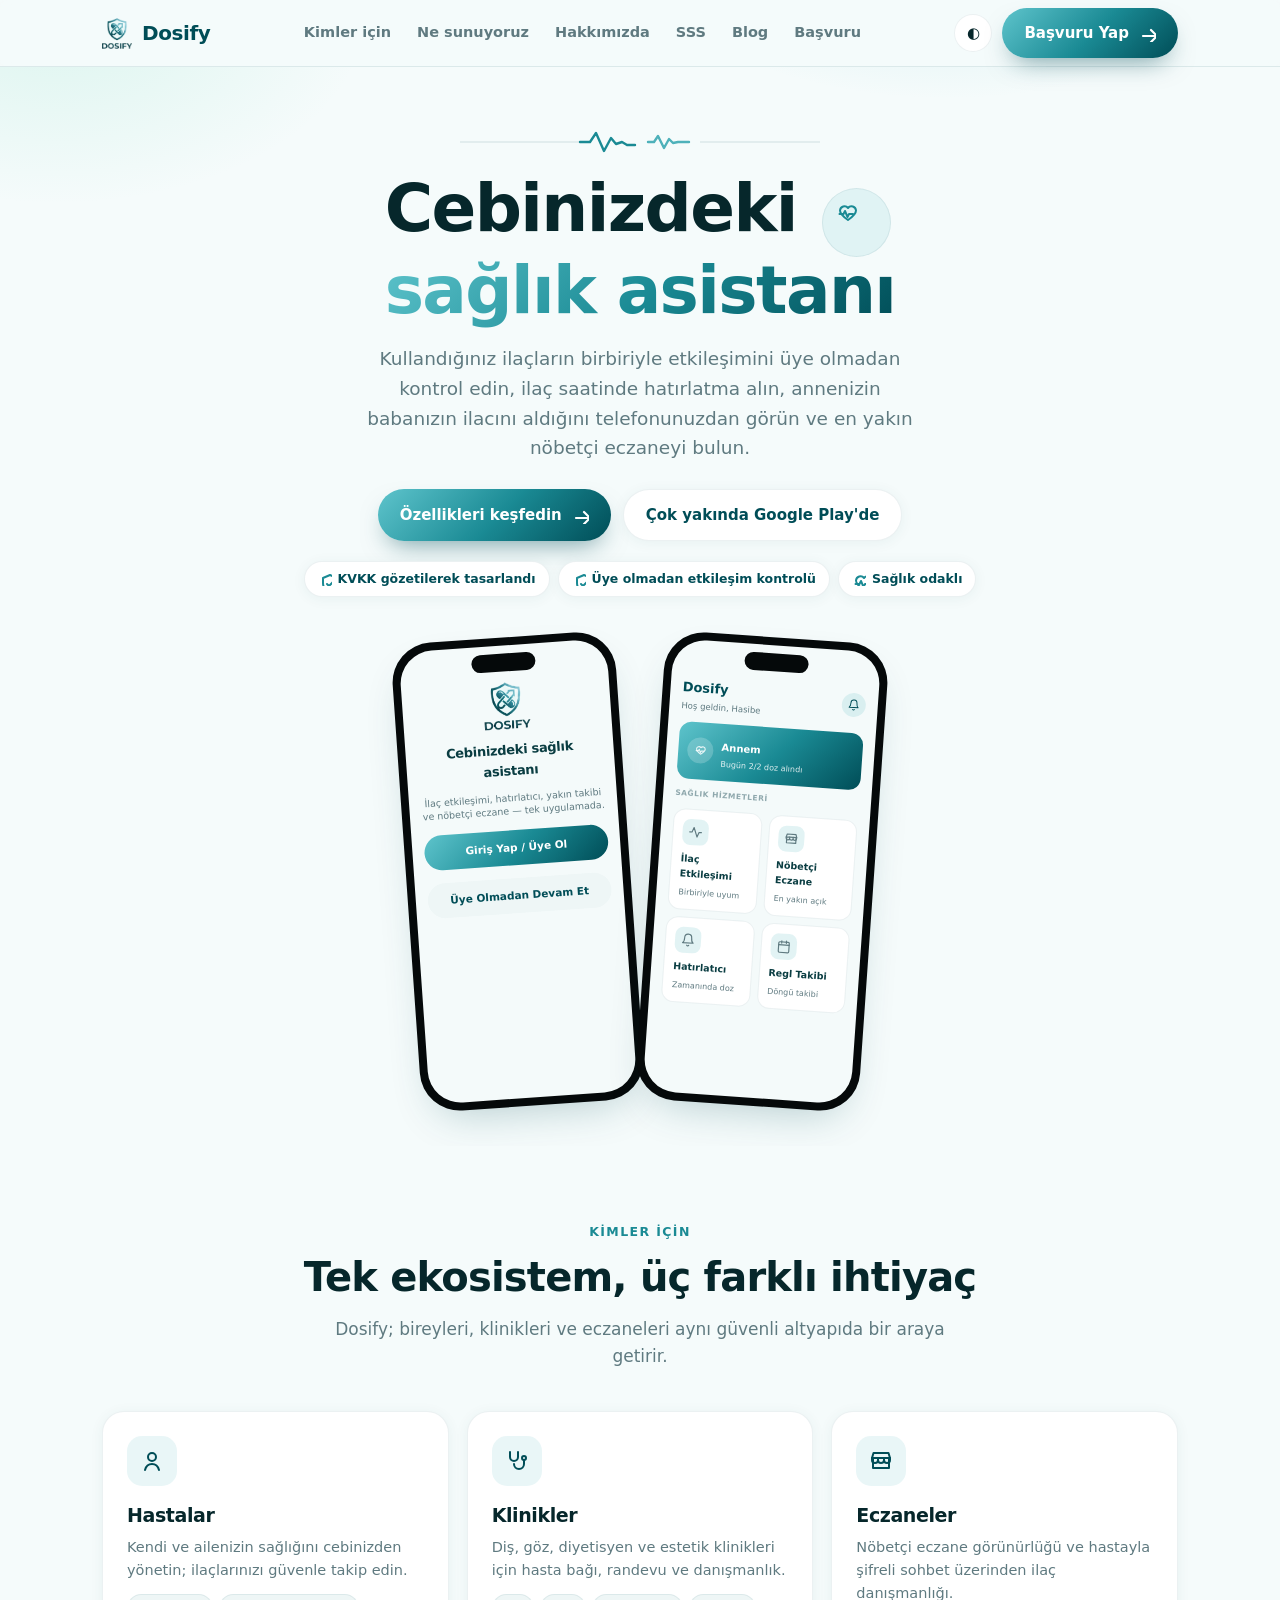
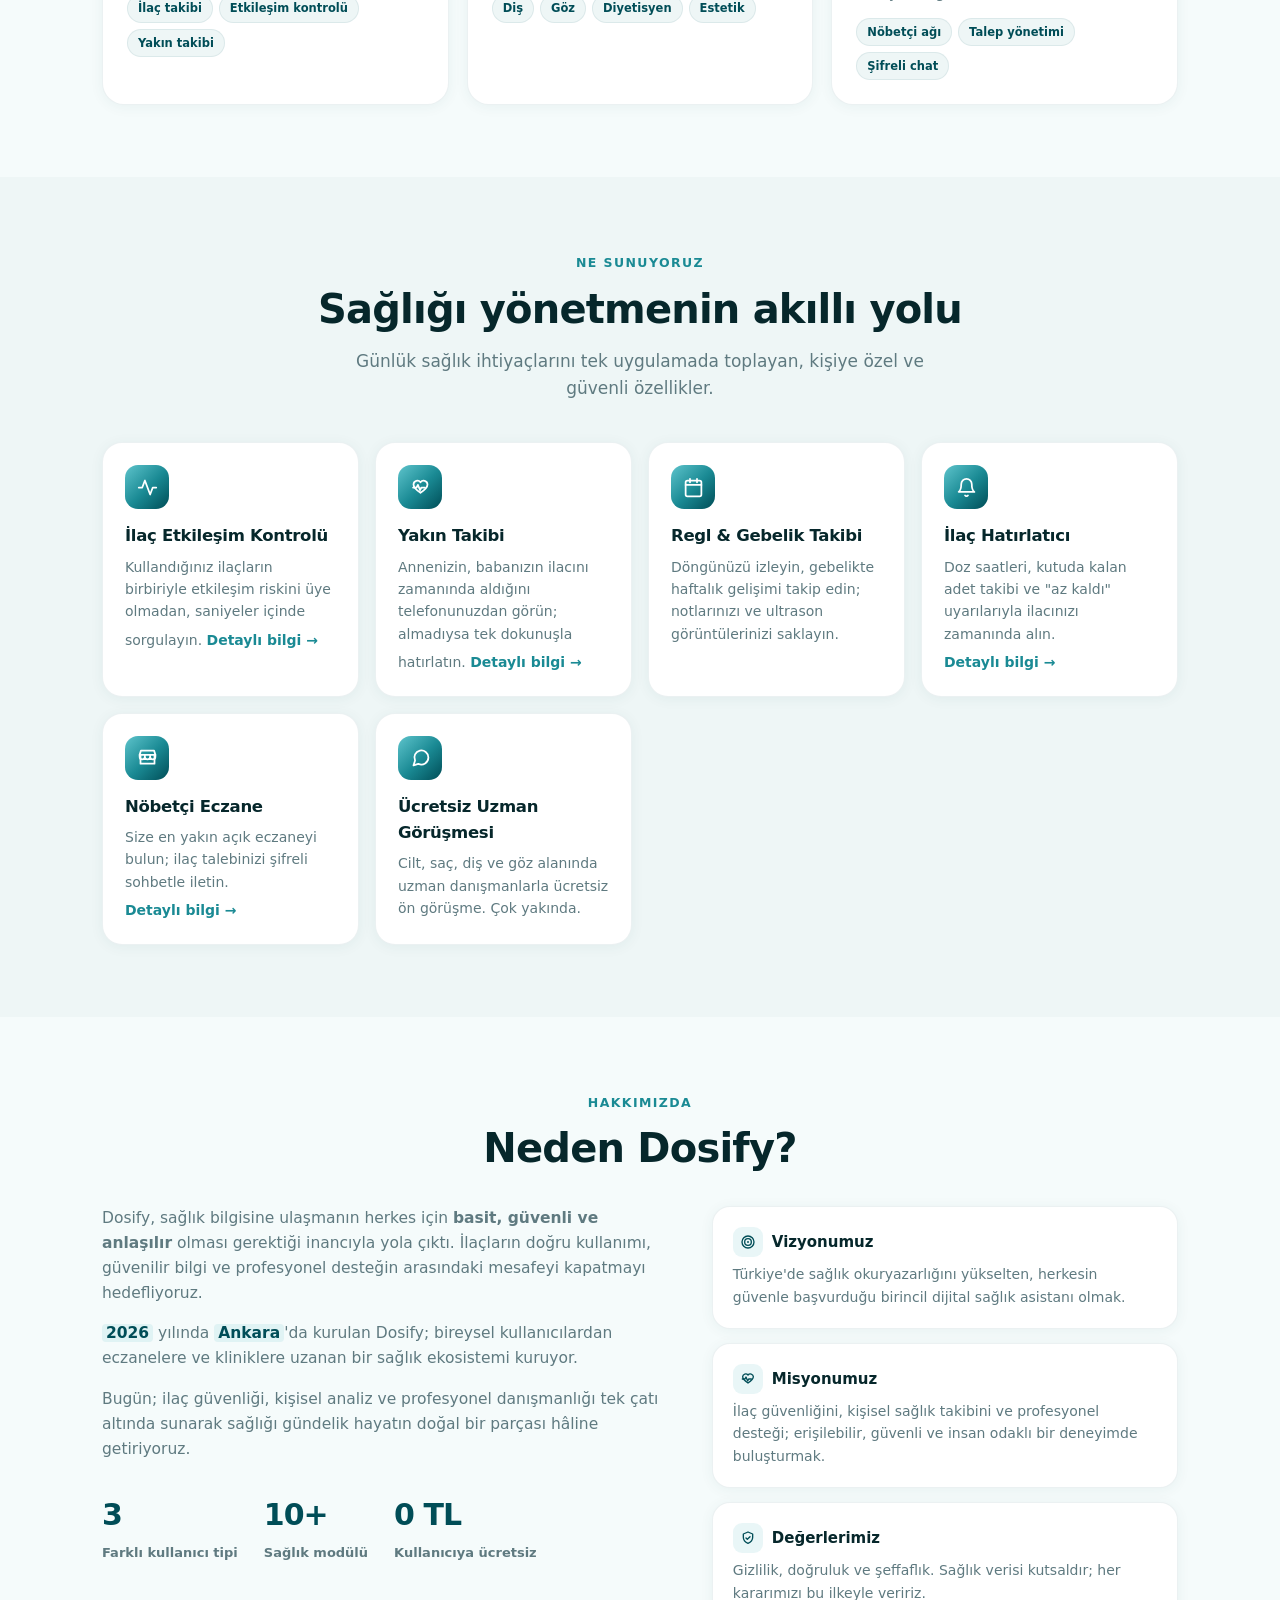
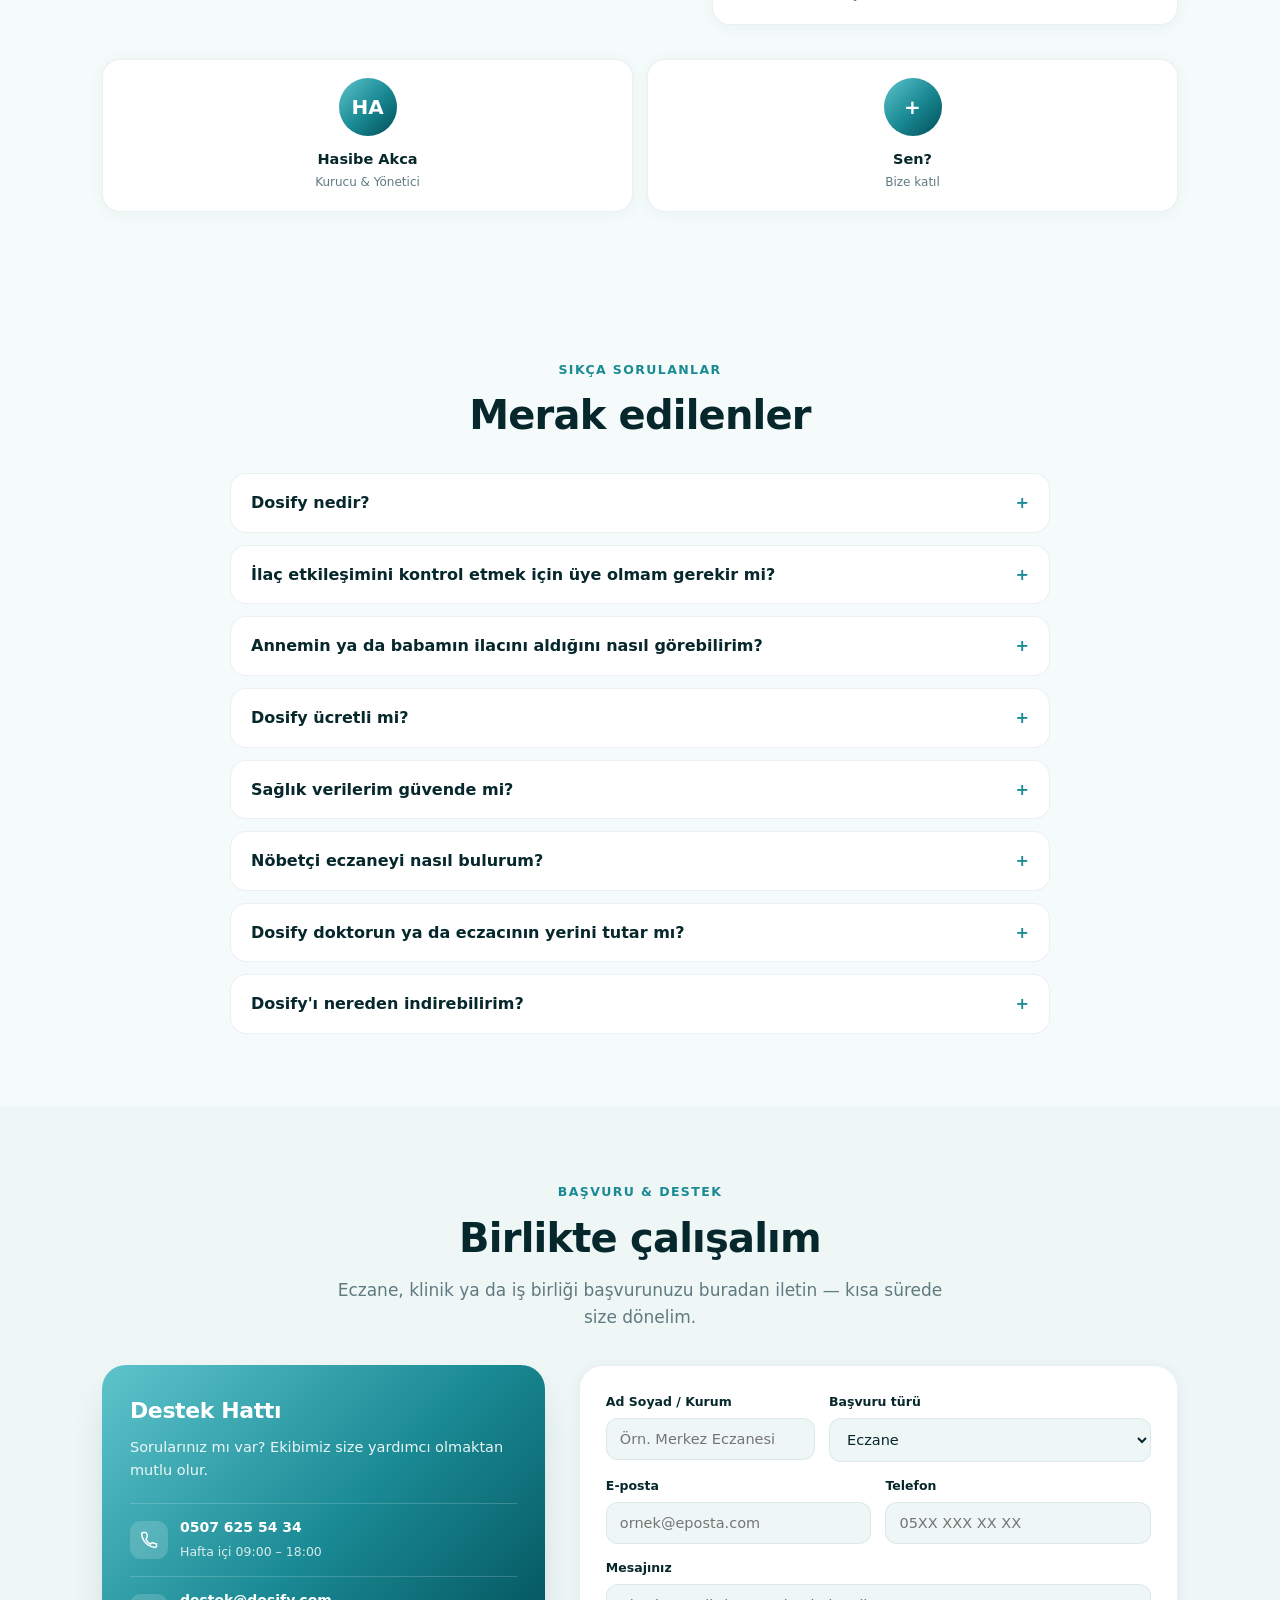
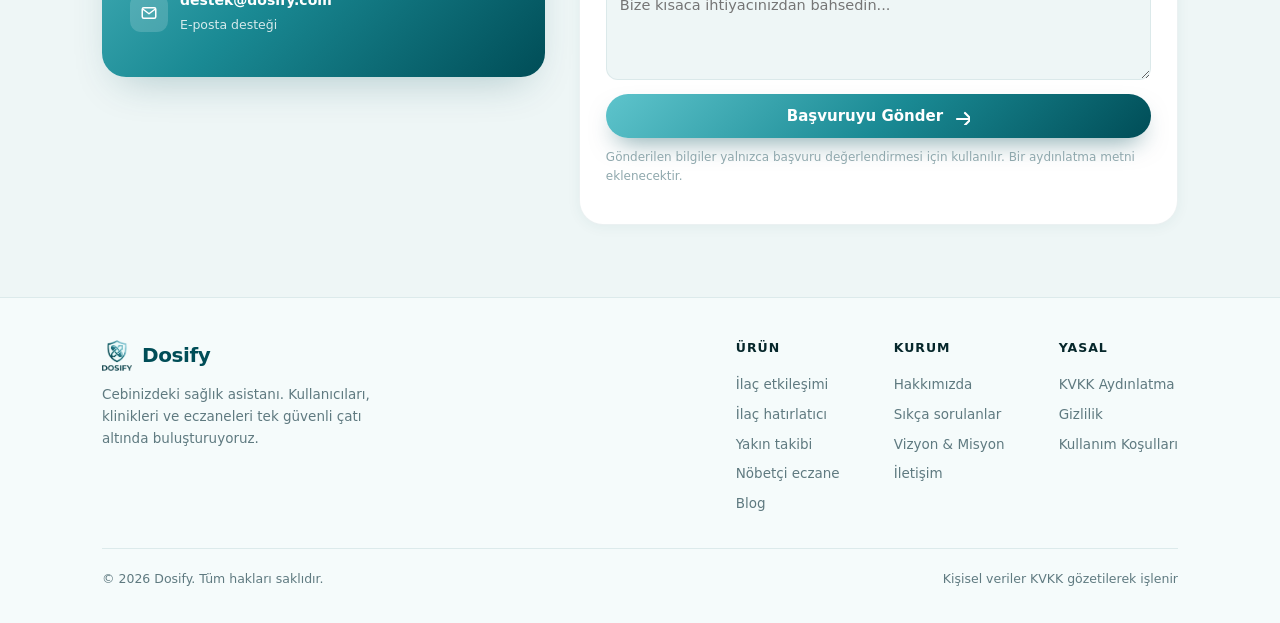
==== index.html @ 05b884d2 "chore: site adresi dosify.com.tr (canonical, sitemap, OG, yapisal veri, robots) tools/set_domain.py " ====
<!DOCTYPE html>
<html lang="tr">
<head>
<meta charset="utf-8" />
<title>Dosify: İlaç Etkileşimi, İlaç Hatırlatıcı ve Nöbetçi Eczane</title>
<meta name="viewport" content="width=device-width, initial-scale=1" />
<meta name="description" content="İlaç etkileşimini üye olmadan kontrol edin, ilaç saatinde hatırlatma alın, anne babanızın ilacını aldığını görün, nöbetçi eczaneyi bulun. Ücretsiz." />
<meta name="robots" content="index, follow" />
<link rel="canonical" href="https://dosify.com.tr/" />
<meta name="theme-color" content="#004D57" />
<link rel="icon" type="image/png" sizes="192x192" href="/favicon.png" />
<link rel="apple-touch-icon" href="/apple-touch-icon.png" />
<meta property="og:type" content="website" />
<meta property="og:locale" content="tr_TR" />
<meta property="og:site_name" content="Dosify" />
<meta property="og:title" content="Dosify — Cebinizdeki sağlık asistanı" />
<meta property="og:description" content="İlaç etkileşimini üye olmadan kontrol edin, ilaç saatinde hatırlatma alın, anne babanızın ilacını aldığını görün, nöbetçi eczaneyi bulun. Ücretsiz." />
<meta property="og:url" content="https://dosify.com.tr/" />
<meta property="og:image" content="https://dosify.com.tr/og-image.png" />
<meta property="og:image:width" content="1200" />
<meta property="og:image:height" content="630" />
<meta name="twitter:card" content="summary_large_image" />
<meta name="twitter:title" content="Dosify — Cebinizdeki sağlık asistanı" />
<meta name="twitter:description" content="İlaç etkileşimini üye olmadan kontrol edin, ilaç saatinde hatırlatma alın, anne babanızın ilacını aldığını görün, nöbetçi eczaneyi bulun. Ücretsiz." />
<meta name="twitter:image" content="https://dosify.com.tr/og-image.png" />
<script type="application/ld+json">{"@context": "https://schema.org", "@type": "Organization", "name": "Dosify", "url": "https://dosify.com.tr/", "logo": "https://dosify.com.tr/favicon.png", "email": "destek@dosify.com", "contactPoint": {"@type": "ContactPoint", "contactType": "customer support", "email": "destek@dosify.com", "areaServed": "TR", "availableLanguage": "Turkish"}}</script>
<script type="application/ld+json">{"@context": "https://schema.org", "@type": "MobileApplication", "name": "Dosify", "description": "İlaç etkileşimini üye olmadan kontrol edin, ilaç saatinde hatırlatma alın, anne babanızın ilacını aldığını görün, nöbetçi eczaneyi bulun. Ücretsiz.", "operatingSystem": "Android", "applicationCategory": "HealthApplication", "inLanguage": "tr", "offers": {"@type": "Offer", "price": "0", "priceCurrency": "TRY"}, "url": "https://dosify.com.tr/"}</script>
<script type="application/ld+json">{"@context": "https://schema.org", "@type": "FAQPage", "mainEntity": [{"@type": "Question", "name": "Dosify nedir?", "acceptedAnswer": {"@type": "Answer", "text": "Dosify, cebinizdeki ücretsiz sağlık asistanıdır. Kullandığınız ilaçların birbiriyle etkileşimini kontrol eder, ilaç saatinde hatırlatır, annenizin babanızın ilacını zamanında aldığını görmenizi sağlar ve en yakın nöbetçi eczaneyi bulur."}}, {"@type": "Question", "name": "İlaç etkileşimini kontrol etmek için üye olmam gerekir mi?", "acceptedAnswer": {"@type": "Answer", "text": "Hayır. İlaç etkileşim kontrolü üye olmadan çalışır; ilaç adlarını yazmanız ya da kutudaki karekodu okutmanız yeterlidir. Sonuçlar bilgilendirme amaçlıdır, ilacınızla ilgili kararları hekiminize veya eczacınıza danışarak verin."}}, {"@type": "Question", "name": "Annemin ya da babamın ilacını aldığını nasıl görebilirim?", "acceptedAnswer": {"@type": "Answer", "text": "Yakınınız kendi telefonunda Profil > Yakınlarım bölümünden bir eşleştirme kodu oluşturur, siz bu kodu girersiniz ve yakınınız onaylar. Sonrasında hangi dozu ne zaman aldığını görebilir, almadığı bir doz için tek dokunuşla hatırlatma gönderebilirsiniz."}}, {"@type": "Question", "name": "Dosify ücretli mi?", "acceptedAnswer": {"@type": "Answer", "text": "Hayır, Dosify kullanıcılar için ücretsizdir. Aile ve yakın takibi özellikleri de ücretsizdir."}}, {"@type": "Question", "name": "Sağlık verilerim güvende mi?", "acceptedAnswer": {"@type": "Answer", "text": "Telefon numaranız şifrelenmiş bir özet olarak saklanır; sağlık verileriniz yalnızca sizin onayınızla işlenir. Yakın takibinde karşı taraf yalnızca izin verdiğiniz ilaç ve doz bilgisini görür; alerji, hastalık gibi diğer bilgileriniz paylaşılmaz. Onayınızı ve verilerinizi istediğiniz zaman geri alabilir, silebilirsiniz."}}, {"@type": "Question", "name": "Nöbetçi eczaneyi nasıl bulurum?", "acceptedAnswer": {"@type": "Answer", "text": "Uygulamada il ve ilçenizi seçmeniz yeterli; o günün nöbetçi eczaneleri listelenir. Nöbet listeleri il eczacı odalarından alınır, yola çıkmadan önce eczaneyi aramanızı öneririz."}}, {"@type": "Question", "name": "Dosify doktorun ya da eczacının yerini tutar mı?", "acceptedAnswer": {"@type": "Answer", "text": "Hayır. Dosify teşhis veya tedavi aracı değildir; ilaçlarınızı düzenli ve güvenli kullanmanıza yardımcı olan bir bilgilendirme ve takip aracıdır."}}, {"@type": "Question", "name": "Dosify'ı nereden indirebilirim?", "acceptedAnswer": {"@type": "Answer", "text": "Dosify çok yakında Google Play'de. Yayına çıktığında haber almak için aşağıdaki formdan \"Birey / Hasta\" seçerek bize yazabilirsiniz."}}]}</script>
<style>
  :root {
    --logo: url("[data-uri]");
    --bg: #F5FBFB; --surface: #FFFFFF; --surface-2: #EEF6F6;
    --ink: #06272B; --ink-soft: #0A3D42; --muted: #5F7A80; --muted-2: #8FA8AD;
    --primary: #1A8A94; --primary-dark: #004D57; --accent: #4EB1BA; --accent-2: #5EC4CC;
    --line: rgba(0,77,87,0.10); --card-line: rgba(0,77,87,0.08);
    --soft: rgba(78,177,186,0.12); --wash1: rgba(94,196,204,0.28); --wash2: rgba(120,220,190,0.20);
    --grad: linear-gradient(135deg,#5EC4CC 0%,#1A8A94 52%,#004D57 100%);
    --shadow-sm: 0 2px 14px rgba(0,77,87,0.06);
    --shadow-md: 0 18px 44px -18px rgba(0,77,87,0.30);
    --ui: "SF Pro Display", -apple-system, BlinkMacSystemFont, "Segoe UI", system-ui, Roboto, "Helvetica Neue", Arial, sans-serif;
    --maxw: 1120px;
  }
  @media (prefers-color-scheme: dark) {
    :root { --bg:#061618; --surface:#0B2427; --surface-2:#0E2B2E; --ink:#EAF3F1; --ink-soft:#CFE4E1;
      --muted:#9DB5B3; --muted-2:#6E8988; --line:rgba(140,200,200,0.14); --card-line:rgba(140,200,200,0.12);
      --soft:rgba(78,177,186,0.16); --wash1:rgba(94,196,204,0.20); --wash2:rgba(26,138,148,0.16);
      --shadow-sm:0 2px 16px rgba(0,0,0,0.4); --shadow-md:0 20px 50px -18px rgba(0,0,0,0.6); }
  }
  :root[data-theme="light"] { --bg:#F5FBFB; --surface:#fff; --surface-2:#EEF6F6; --ink:#06272B; --ink-soft:#0A3D42; --muted:#5F7A80; --muted-2:#8FA8AD; --line:rgba(0,77,87,0.10); --card-line:rgba(0,77,87,0.08); --soft:rgba(78,177,186,0.12); --wash1:rgba(94,196,204,0.28); --wash2:rgba(120,220,190,0.20); --shadow-sm:0 2px 14px rgba(0,77,87,0.06); --shadow-md:0 18px 44px -18px rgba(0,77,87,0.30); }
  :root[data-theme="dark"] { --bg:#061618; --surface:#0B2427; --surface-2:#0E2B2E; --ink:#EAF3F1; --ink-soft:#CFE4E1; --muted:#9DB5B3; --muted-2:#6E8988; --line:rgba(140,200,200,0.14); --card-line:rgba(140,200,200,0.12); --soft:rgba(78,177,186,0.16); --wash1:rgba(94,196,204,0.20); --wash2:rgba(26,138,148,0.16); --shadow-sm:0 2px 16px rgba(0,0,0,0.4); --shadow-md:0 20px 50px -18px rgba(0,0,0,0.6); }

  * { box-sizing: border-box; }
  html { scroll-behavior: smooth; }
  @media (prefers-reduced-motion: reduce) { html { scroll-behavior: auto; } * { animation: none !important; transition: none !important; } }
  body { margin: 0; font-family: var(--ui); color: var(--ink); background: var(--bg); -webkit-font-smoothing: antialiased; line-height: 1.6; }
  a { color: inherit; text-decoration: none; }
  .wrap { max-width: var(--maxw); margin: 0 auto; padding: 0 22px; }
  .eyebrow { font-size: 12.5px; font-weight: 800; letter-spacing: 1.4px; text-transform: uppercase; color: var(--primary); }
  h2.sec { font-size: clamp(26px, 4.4vw, 40px); font-weight: 800; letter-spacing: -0.8px; margin: 12px 0 10px; text-wrap: balance; line-height: 1.1; }
  .lead { color: var(--muted); font-size: clamp(15px,1.7vw,17px); max-width: 620px; }
  .btn { display: inline-flex; align-items: center; gap: 9px; border-radius: 999px; padding: 13px 22px; font-weight: 700; font-size: 15px; cursor: pointer; border: 0; font-family: inherit; transition: transform .15s ease, box-shadow .15s ease; }
  .btn:hover { transform: translateY(-1px); }
  .btn-primary { background: var(--grad); color: #fff; box-shadow: 0 12px 26px -10px rgba(0,77,87,0.55); }
  .btn-ghost { background: var(--surface); color: var(--primary-dark); border: 1px solid var(--card-line); box-shadow: var(--shadow-sm); }
  .btn svg { width: 18px; height: 18px; }
  .btn:focus-visible, a:focus-visible { outline: 2px solid var(--primary); outline-offset: 3px; }

  /* header */
  header.nav { position: sticky; top: 0; z-index: 50; backdrop-filter: saturate(140%) blur(10px);
    background: color-mix(in srgb, var(--bg) 82%, transparent); border-bottom: 1px solid var(--line); }
  .nav-inner { display: flex; align-items: center; justify-content: space-between; height: 66px; }
  .brand { display: flex; align-items: center; gap: 10px; font-weight: 800; font-size: 20px; letter-spacing: -0.4px; color: var(--primary-dark); }
  .brand .logo { width: 30px; height: 34px; background: var(--logo) center/contain no-repeat; }
  :root[data-theme="dark"] .brand .logo, @media (prefers-color-scheme: dark) { }
  nav.links { display: flex; gap: 26px; align-items: center; }
  nav.links a { font-size: 14.5px; font-weight: 600; color: var(--muted); }
  nav.links a:hover { color: var(--ink); }
  .nav-cta { display: flex; align-items: center; gap: 10px; }
  .theme-btn { width: 38px; height: 38px; border-radius: 999px; border: 1px solid var(--card-line); background: var(--surface); color: var(--ink); cursor: pointer; font-size: 15px; }
  @media (max-width: 860px) { nav.links { display: none; } }

  /* hero */
  .hero { position: relative; overflow: hidden; padding: 56px 0 40px; text-align: center; }
  .hero::before { content:""; position: absolute; inset: -20% -10% auto -10%; height: 620px; z-index: 0;
    background: radial-gradient(560px 320px at 70% 8%, var(--wash1), transparent 62%), radial-gradient(520px 320px at 12% 26%, var(--wash2), transparent 60%); }
  .hero .wrap { position: relative; z-index: 1; }
  .pulse { width: min(360px, 74%); height: 26px; margin: 6px auto 20px; display: block; }
  .h1 { font-size: clamp(34px, 7vw, 66px); font-weight: 800; letter-spacing: -1.6px; line-height: 1.02; margin: 0 auto; max-width: 900px; text-wrap: balance; }
  .h1 .hl { background: var(--grad); -webkit-background-clip: text; background-clip: text; color: transparent; }
  .h1 .badge { display: inline-grid; place-items: center; width: 1.05em; height: 1.05em; vertical-align: -0.18em; margin: 0 0.06em; border-radius: 50%; background: var(--soft); box-shadow: inset 0 0 0 1px var(--card-line); }
  .h1 .badge svg { width: 0.62em; height: 0.62em; color: var(--primary); }
  .hero p.sub { color: var(--muted); font-size: clamp(15px,2vw,18.5px); max-width: 560px; margin: 20px auto 26px; }
  .hero-cta { display: flex; gap: 12px; justify-content: center; flex-wrap: wrap; }
  .trust { display: flex; gap: 8px; justify-content: center; flex-wrap: wrap; margin-top: 20px; }
  .pill { display: inline-flex; align-items: center; gap: 6px; background: var(--surface); border: 1px solid var(--card-line); border-radius: 999px; padding: 7px 13px; font-size: 12.5px; font-weight: 700; color: var(--primary-dark); box-shadow: var(--shadow-sm); }
  .pill svg { width: 14px; height: 14px; color: var(--primary); }

  /* phone mockups */
  .mockups { display: flex; gap: 20px; justify-content: center; align-items: flex-end; margin-top: 40px; flex-wrap: wrap; }
  .phone { width: 224px; aspect-ratio: 430/900; background: #05090a; border-radius: 40px; padding: 8px; box-shadow: var(--shadow-md); position: relative; }
  .phone.tilt-l { transform: rotate(-4deg); } .phone.tilt-r { transform: rotate(4deg); }
  @media (max-width: 620px) { .phone.tilt-l, .phone.tilt-r { transform: none; } .phone { width: 200px; } }
  .phone .scr { width: 100%; height: 100%; border-radius: 33px; overflow: hidden; background: #F4FAFA; color: #0A3D42; position: relative; padding: 34px 12px 12px; display: flex; flex-direction: column; gap: 9px; text-align: left; }
  .phone .isl { position: absolute; top: 8px; left: 50%; transform: translateX(-50%); width: 64px; height: 18px; background: #05090a; border-radius: 999px; }
  .m-logo { width: 46px; height: 52px; background: var(--logo) center/contain no-repeat; align-self: center; }
  .m-h { font-weight: 800; font-size: 13px; color: #0A3D42; text-align: center; letter-spacing: -0.3px; }
  .m-s { font-size: 9.5px; color: #5F7A80; text-align: center; line-height: 1.4; }
  .m-btn { margin-top: 4px; border-radius: 999px; padding: 9px; text-align: center; font-size: 10.5px; font-weight: 700; color: #fff; background: var(--grad); }
  .m-grid { display: grid; grid-template-columns: 1fr 1fr; gap: 7px; }
  .m-card { background: #fff; border: 1px solid rgba(0,77,87,0.08); border-radius: 12px; padding: 9px; display: flex; flex-direction: column; gap: 6px; }
  .m-ico { width: 26px; height: 26px; border-radius: 8px; background: rgba(78,177,186,0.16); display: grid; place-items: center; color: #004D57; }
  .m-ico svg { width: 14px; height: 14px; }
  .m-card b { font-size: 9.5px; color: #0A3D42; } .m-card span { font-size: 8px; color: #5F7A80; }
  .m-prem { border-radius: 12px; padding: 9px; display: flex; align-items: center; gap: 8px; background: var(--grad); color: #fff; }
  .m-prem .c { width: 26px; height: 26px; border-radius: 50%; background: rgba(255,255,255,0.2); display: grid; place-items: center; } .m-prem svg { width: 13px; height: 13px; }
  .m-prem b { font-size: 10px; } .m-prem span { font-size: 8px; color: rgba(255,255,255,0.85); display: block; }
  .m-sec { font-size: 7.5px; letter-spacing: 0.5px; text-transform: uppercase; font-weight: 800; color: #8FA8AD; }

  section { padding: 72px 0; }
  .center { text-align: center; }
  .center .lead { margin-left: auto; margin-right: auto; }

  /* audiences */
  .aud-grid { display: grid; grid-template-columns: repeat(auto-fit, minmax(240px,1fr)); gap: 18px; margin-top: 40px; }
  .aud { background: var(--surface); border: 1px solid var(--card-line); border-radius: 22px; padding: 24px; box-shadow: var(--shadow-sm); transition: transform .18s ease, box-shadow .18s ease; }
  .aud:hover { transform: translateY(-4px); box-shadow: var(--shadow-md); }
  .aud .ic { width: 50px; height: 50px; border-radius: 15px; background: var(--soft); display: grid; place-items: center; color: var(--primary-dark); margin-bottom: 14px; }
  .aud .ic svg { width: 24px; height: 24px; }
  .aud h3 { margin: 0 0 6px; font-size: 19px; font-weight: 800; letter-spacing: -0.4px; }
  .aud p { margin: 0 0 12px; color: var(--muted); font-size: 14.5px; }
  .tags { display: flex; flex-wrap: wrap; gap: 6px; }
  .tag { font-size: 11.5px; font-weight: 700; color: var(--primary-dark); background: var(--surface-2); border: 1px solid var(--card-line); border-radius: 999px; padding: 4px 10px; }

  /* features */
  .feat-band { background: var(--surface-2); }
  .feat-grid { display: grid; grid-template-columns: repeat(auto-fit, minmax(250px,1fr)); gap: 16px; margin-top: 40px; }
  .feat { background: var(--surface); border: 1px solid var(--card-line); border-radius: 20px; padding: 22px; box-shadow: var(--shadow-sm); }
  .feat .fi { width: 44px; height: 44px; border-radius: 13px; background: var(--grad); display: grid; place-items: center; color: #fff; margin-bottom: 14px; }
  .feat .fi svg { width: 21px; height: 21px; }
  .feat h4 { margin: 0 0 6px; font-size: 16.5px; font-weight: 800; letter-spacing: -0.3px; }
  .feat p { margin: 0; color: var(--muted); font-size: 14px; }

  /* about */
  .about-grid { display: grid; grid-template-columns: 1.1fr 0.9fr; gap: 40px; align-items: start; margin-top: 36px; }
  @media (max-width: 820px){ .about-grid { grid-template-columns: 1fr; gap: 26px; } }
  .story p { color: var(--muted); font-size: 15.5px; margin: 0 0 16px; }
  .story .ph { color: var(--primary-dark); font-weight: 700; background: var(--soft); border-radius: 4px; padding: 0 4px; }
  .vm { display: grid; gap: 14px; }
  .vm .card { background: var(--surface); border: 1px solid var(--card-line); border-radius: 18px; padding: 20px; box-shadow: var(--shadow-sm); }
  .vm .card .k { display: flex; align-items: center; gap: 9px; font-weight: 800; font-size: 15px; margin-bottom: 6px; }
  .vm .card .k .d { width: 30px; height: 30px; border-radius: 9px; background: var(--soft); display: grid; place-items: center; color: var(--primary-dark); }
  .vm .card .k .d svg { width: 16px; height: 16px; }
  .vm .card p { margin: 0; color: var(--muted); font-size: 14px; }
  .stats { display: flex; gap: 26px; flex-wrap: wrap; margin-top: 30px; }
  .stat b { display: block; font-size: 30px; font-weight: 800; letter-spacing: -1px; color: var(--primary-dark); }
  .stat span { font-size: 13px; color: var(--muted); font-weight: 600; }
  .team { display: grid; grid-template-columns: repeat(auto-fit,minmax(160px,1fr)); gap: 14px; margin-top: 34px; }
  .member { background: var(--surface); border: 1px solid var(--card-line); border-radius: 18px; padding: 18px; text-align: center; box-shadow: var(--shadow-sm); }
  .member .av { width: 58px; height: 58px; border-radius: 50%; margin: 0 auto 10px; background: var(--grad); display: grid; place-items: center; color: #fff; font-weight: 800; font-size: 20px; }
  .member b { font-size: 14.5px; } .member span { font-size: 12px; color: var(--muted); display: block; margin-top: 2px; }

  /* apply / support */
  .apply-band { background: var(--surface-2); }
  .apply-grid { display: grid; grid-template-columns: 0.85fr 1.15fr; gap: 34px; align-items: start; margin-top: 34px; }
  @media (max-width: 820px){ .apply-grid { grid-template-columns: 1fr; } }
  .support-card { background: var(--grad); color: #fff; border-radius: 24px; padding: 28px; box-shadow: var(--shadow-md); }
  .support-card h3 { margin: 0 0 8px; font-size: 22px; font-weight: 800; letter-spacing:-0.4px; }
  .support-card p { margin: 0 0 20px; color: rgba(255,255,255,0.9); font-size: 14.5px; }
  .contact-row { display: flex; align-items: center; gap: 12px; padding: 12px 0; border-top: 1px solid rgba(255,255,255,0.18); }
  .contact-row .ci { width: 38px; height: 38px; border-radius: 11px; background: rgba(255,255,255,0.16); display: grid; place-items: center; flex: none; }
  .contact-row .ci svg { width: 18px; height: 18px; color: #fff; }
  .contact-row b { font-size: 14px; display: block; } .contact-row span { font-size: 12.5px; color: rgba(255,255,255,0.82); }
  form.apply { background: var(--surface); border: 1px solid var(--card-line); border-radius: 24px; padding: 26px; box-shadow: var(--shadow-sm); }
  .f-row { display: grid; grid-template-columns: 1fr 1fr; gap: 14px; }
  @media (max-width: 520px){ .f-row { grid-template-columns: 1fr; } }
  .field { display: flex; flex-direction: column; gap: 6px; margin-bottom: 14px; }
  .field label { font-size: 12.5px; font-weight: 700; color: var(--ink); }
  .field input, .field select, .field textarea { font-family: inherit; font-size: 14.5px; color: var(--ink); background: var(--surface-2); border: 1px solid var(--card-line); border-radius: 12px; padding: 12px 13px; outline: none; }
  .field input:focus, .field select:focus, .field textarea:focus { border-color: var(--primary); }
  .field textarea { min-height: 96px; resize: vertical; }
  .form-note { font-size: 12px; color: var(--muted-2); margin-top: 10px; }
  .ok-msg { display: none; margin-top: 14px; padding: 14px; border-radius: 14px; background: rgba(45,155,106,0.12); border: 1px solid rgba(45,155,106,0.35); color: #1f6b4a; font-size: 14px; font-weight: 700; }
  .ok-msg.show { display: block; }

  footer.ft { border-top: 1px solid var(--line); padding: 40px 0 34px; color: var(--muted); }
  .ft-top { display: flex; justify-content: space-between; gap: 24px; flex-wrap: wrap; }
  .ft-brand { max-width: 300px; }
  .ft-brand p { font-size: 13.5px; margin: 12px 0 0; }
  .ft-cols { display: flex; gap: 54px; flex-wrap: wrap; }
  .ft-col h5 { margin: 0 0 12px; font-size: 12.5px; text-transform: uppercase; letter-spacing: 1px; color: var(--ink); }
  .ft-col a { display: block; font-size: 13.5px; padding: 4px 0; color: var(--muted); }
  .ft-col a:hover { color: var(--primary); }
  .ft-bottom { margin-top: 30px; padding-top: 20px; border-top: 1px solid var(--line); display: flex; justify-content: space-between; flex-wrap: wrap; gap: 10px; font-size: 12.5px; }

  /* SSS */
  .faq { max-width: 820px; margin: 36px auto 0; display: grid; gap: 12px; }
  .faq details { background: var(--surface); border: 1px solid var(--card-line); border-radius: 16px; padding: 16px 20px; }
  .faq summary { cursor: pointer; font-weight: 600; list-style: none; display: flex; justify-content: space-between; gap: 12px; }
  .faq summary::-webkit-details-marker { display: none; }
  .faq summary::after { content: "+"; font-weight: 700; color: var(--primary); }
  .faq details[open] summary::after { content: "–"; }
  .faq details p { margin: 12px 0 0; line-height: 1.6; opacity: .85; }
  .soon { display: inline-flex; align-items: center; gap: 8px; }
  .feat .more { display: inline-block; margin-top: 6px; font-weight: 700; color: var(--primary); text-decoration: none; }
</style>
</head>
<body>

<svg width="0" height="0" style="position:absolute" aria-hidden="true"><defs>
  <g id="s-shield" fill="none" stroke="currentColor" stroke-width="2" stroke-linecap="round" stroke-linejoin="round"><path d="M12 3l7 3v5c0 4.5-3 7.6-7 9-4-1.4-7-4.5-7-9V6l7-3z"/><path d="M9 12l2 2 4-4"/></g>
  <g id="s-heart" fill="none" stroke="currentColor" stroke-width="2" stroke-linecap="round" stroke-linejoin="round"><path d="M20 8.5A4.5 4.5 0 0012 6a4.5 4.5 0 00-8 2.5c0 4 8 9.5 8 9.5s8-5.5 8-9.5z"/><path d="M3.5 12h4l1.5-3 2.5 6 1.5-3h4"/></g>
  <g id="s-user" fill="none" stroke="currentColor" stroke-width="2" stroke-linecap="round" stroke-linejoin="round"><circle cx="12" cy="8" r="4"/><path d="M5 21c1-4 4-6 7-6s6 2 7 6"/></g>
  <g id="s-hospital" fill="none" stroke="currentColor" stroke-width="2" stroke-linecap="round" stroke-linejoin="round"><path d="M4 21V7l8-4 8 4v14"/><path d="M4 21h16M9 21v-4h6v4M12 8v4M10 10h4"/></g>
  <g id="s-steth" fill="none" stroke="currentColor" stroke-width="2" stroke-linecap="round" stroke-linejoin="round"><path d="M5 3v5a4 4 0 008 0V3"/><path d="M9 15a5 5 0 0010 0v-3"/><circle cx="19" cy="9" r="2"/></g>
  <g id="s-store" fill="none" stroke="currentColor" stroke-width="2" stroke-linecap="round" stroke-linejoin="round"><path d="M3 9l1.5-5h15L21 9M4 9v10h16V9M4 9h16"/><path d="M9 9v2a3 3 0 01-6 0V9M21 9v2a3 3 0 01-6 0V9M15 9v2a3 3 0 01-6 0V9"/></g>
  <g id="s-activity" fill="none" stroke="currentColor" stroke-width="2" stroke-linecap="round" stroke-linejoin="round"><path d="M22 12h-4l-3 8-6-16-3 8H2"/></g>
  <g id="s-droplet" fill="none" stroke="currentColor" stroke-width="2" stroke-linecap="round" stroke-linejoin="round"><path d="M12 3s6 6 6 10a6 6 0 01-12 0c0-4 6-10 6-10z"/></g>
  <g id="s-cal" fill="none" stroke="currentColor" stroke-width="2" stroke-linecap="round" stroke-linejoin="round"><rect x="3" y="4" width="18" height="18" rx="2"/><path d="M3 9h18M8 2v4M16 2v4"/></g>
  <g id="s-bell" fill="none" stroke="currentColor" stroke-width="2" stroke-linecap="round" stroke-linejoin="round"><path d="M18 8a6 6 0 10-12 0c0 7-3 9-3 9h18s-3-2-3-9"/><path d="M13.7 21a2 2 0 01-3.4 0"/></g>
  <g id="s-chat" fill="none" stroke="currentColor" stroke-width="2" stroke-linecap="round" stroke-linejoin="round"><path d="M21 12a8 8 0 01-11.5 7.2L4 21l1.8-5.5A8 8 0 1121 12z"/></g>
  <g id="s-crown" fill="none" stroke="currentColor" stroke-width="2" stroke-linecap="round" stroke-linejoin="round"><path d="M3 7l4 4 5-7 5 7 4-4-2 12H5z"/></g>
  <g id="s-search" fill="none" stroke="currentColor" stroke-width="2" stroke-linecap="round" stroke-linejoin="round"><circle cx="11" cy="11" r="7"/><path d="M21 21l-4-4"/></g>
  <g id="s-pill" fill="none" stroke="currentColor" stroke-width="2" stroke-linecap="round" stroke-linejoin="round"><path d="M10.5 20.5a5 5 0 01-7-7l7-7a5 5 0 017 7z"/><path d="M8.5 8.5l7 7"/></g>
  <g id="s-target" fill="none" stroke="currentColor" stroke-width="2" stroke-linecap="round" stroke-linejoin="round"><circle cx="12" cy="12" r="9"/><circle cx="12" cy="12" r="5"/><circle cx="12" cy="12" r="1.4" fill="currentColor" stroke="none"/></g>
  <g id="s-eye" fill="none" stroke="currentColor" stroke-width="2" stroke-linecap="round" stroke-linejoin="round"><path d="M2 12s4-7 10-7 10 7 10 7-4 7-10 7S2 12 2 12z"/><circle cx="12" cy="12" r="3"/></g>
  <g id="s-arrow" fill="none" stroke="currentColor" stroke-width="2.2" stroke-linecap="round" stroke-linejoin="round"><path d="M5 12h14M13 6l6 6-6 6"/></g>
  <g id="s-phone" fill="none" stroke="currentColor" stroke-width="2" stroke-linecap="round" stroke-linejoin="round"><path d="M22 16.9v3a2 2 0 01-2.2 2 19.8 19.8 0 01-8.6-3 19.5 19.5 0 01-6-6 19.8 19.8 0 01-3-8.6A2 2 0 014.1 2h3a2 2 0 012 1.7c.1.9.3 1.8.6 2.6a2 2 0 01-.5 2.1L8 11.6a16 16 0 006 6l1.2-1.2a2 2 0 012.1-.5c.8.3 1.7.5 2.6.6a2 2 0 011.7 2z"/></g>
  <g id="s-mail" fill="none" stroke="currentColor" stroke-width="2" stroke-linecap="round" stroke-linejoin="round"><rect x="3" y="5" width="18" height="14" rx="2"/><path d="M4 7l8 6 8-6"/></g>
</defs></svg>

<header class="nav">
  <div class="wrap nav-inner">
    <a class="brand" href="#top"><span class="logo"></span>Dosify</a>
    <nav class="links">
      <a href="#kimler">Kimler için</a>
      <a href="#neler">Ne sunuyoruz</a>
      <a href="#hakkimizda">Hakkımızda</a>
      <a href="#sss">SSS</a>
      <a href="/blog/">Blog</a>
      <a href="#basvuru">Başvuru</a>
    </nav>
    <div class="nav-cta">
      <button class="theme-btn" aria-label="Tema değiştir" onclick="var r=document.documentElement;r.dataset.theme=(r.dataset.theme==='dark'?'light':'dark')">◐</button>
      <a class="btn btn-primary" href="#basvuru">Başvuru Yap <svg><use href="#s-arrow"/></svg></a>
    </div>
  </div>
</header>

<main id="top">
  <!-- HERO -->
  <section class="hero">
    <div class="wrap">
      <svg class="pulse" viewBox="0 0 360 26" fill="none" aria-hidden="true">
        <path d="M0 13H120M240 13H360" stroke="var(--card-line)" stroke-width="2"/>
        <path d="M120 13h10l6-9 8 18 7-13 5 6 6-2 5 3h8" stroke="var(--primary)" stroke-width="2.4" stroke-linecap="round" stroke-linejoin="round"/>
        <path d="M188 13h6l4-6 6 12 5-9 4 4 5-1h11" stroke="var(--accent)" stroke-width="2.4" stroke-linecap="round" stroke-linejoin="round"/>
      </svg>
      <h1 class="h1">Cebinizdeki <span class="badge"><svg><use href="#s-heart"/></svg></span> <span class="hl">sağlık asistanı</span></h1>
      <p class="sub">Kullandığınız ilaçların birbiriyle etkileşimini üye olmadan kontrol edin, ilaç saatinde hatırlatma alın, annenizin babanızın ilacını aldığını telefonunuzdan görün ve en yakın nöbetçi eczaneyi bulun.</p>
      <div class="hero-cta">
        <a class="btn btn-primary" href="#neler">Özellikleri keşfedin <svg><use href="#s-arrow"/></svg></a>
        <span class="btn btn-ghost soon" aria-label="Çok yakında Google Play'de">Çok yakında Google Play'de</span>
      </div>
      <div class="trust">
        <span class="pill"><svg><use href="#s-shield"/></svg>KVKK gözetilerek tasarlandı</span>
        <span class="pill"><svg><use href="#s-shield"/></svg>Üye olmadan etkileşim kontrolü</span>
        <span class="pill"><svg><use href="#s-heart"/></svg>Sağlık odaklı</span>
      </div>

      <div class="mockups">
        <div class="phone tilt-l"><div class="scr"><div class="isl"></div>
          <div class="m-logo"></div>
          <div class="m-h">Cebinizdeki sağlık asistanı</div>
          <div class="m-s">İlaç etkileşimi, hatırlatıcı, yakın takibi ve nöbetçi eczane — tek uygulamada.</div>
          <div class="m-btn">Giriş Yap / Üye Ol</div>
          <div class="m-btn" style="background:var(--surface-2);color:var(--primary-dark)">Üye Olmadan Devam Et</div>
        </div></div>
        <div class="phone tilt-r"><div class="scr"><div class="isl"></div>
          <div style="display:flex;justify-content:space-between;align-items:center"><div><b style="font-size:13px;color:#004D57">Dosify</b><div style="font-size:8.5px;color:#5F7A80">Hoş geldin, Hasibe</div></div><span class="m-ico" style="width:24px;height:24px;border-radius:50%"><svg style="width:12px" viewBox="0 0 24 24"><use href="#s-bell"/></svg></span></div>
          <div class="m-prem"><span class="c"><svg viewBox="0 0 24 24"><use href="#s-heart"/></svg></span><div><b>Annem</b><span>Bugün 2/2 doz alındı</span></div></div>
          <div class="m-sec">Sağlık Hizmetleri</div>
          <div class="m-grid">
            <div class="m-card"><span class="m-ico"><svg viewBox="0 0 24 24"><use href="#s-activity"/></svg></span><b>İlaç Etkileşimi</b><span>Birbiriyle uyum</span></div>
            <div class="m-card"><span class="m-ico"><svg viewBox="0 0 24 24"><use href="#s-store"/></svg></span><b>Nöbetçi Eczane</b><span>En yakın açık</span></div>
            <div class="m-card"><span class="m-ico"><svg viewBox="0 0 24 24"><use href="#s-bell"/></svg></span><b>Hatırlatıcı</b><span>Zamanında doz</span></div>
            <div class="m-card"><span class="m-ico"><svg viewBox="0 0 24 24"><use href="#s-cal"/></svg></span><b>Regl Takibi</b><span>Döngü takibi</span></div>
          </div>
        </div></div>
      </div>
    </div>
  </section>

  <!-- KIMLER ICIN -->
  <section id="kimler">
    <div class="wrap center">
      <span class="eyebrow">Kimler için</span>
      <h2 class="sec">Tek ekosistem, üç farklı ihtiyaç</h2>
      <p class="lead">Dosify; bireyleri, klinikleri ve eczaneleri aynı güvenli altyapıda bir araya getirir.</p>
    </div>
    <div class="wrap">
      <div class="aud-grid">
        <div class="aud">
          <div class="ic"><svg viewBox="0 0 24 24"><use href="#s-user"/></svg></div>
          <h3>Hastalar</h3>
          <p>Kendi ve ailenizin sağlığını cebinizden yönetin; ilaçlarınızı güvenle takip edin.</p>
          <div class="tags"><span class="tag">İlaç takibi</span><span class="tag">Etkileşim kontrolü</span><span class="tag">Yakın takibi</span></div>
        </div>
        <div class="aud">
          <div class="ic"><svg viewBox="0 0 24 24"><use href="#s-steth"/></svg></div>
          <h3>Klinikler</h3>
          <p>Diş, göz, diyetisyen ve estetik klinikleri için hasta bağı, randevu ve danışmanlık.</p>
          <div class="tags"><span class="tag">Diş</span><span class="tag">Göz</span><span class="tag">Diyetisyen</span><span class="tag">Estetik</span></div>
        </div>
        <div class="aud">
          <div class="ic"><svg viewBox="0 0 24 24"><use href="#s-store"/></svg></div>
          <h3>Eczaneler</h3>
          <p>Nöbetçi eczane görünürlüğü ve hastayla şifreli sohbet üzerinden ilaç danışmanlığı.</p>
          <div class="tags"><span class="tag">Nöbetçi ağı</span><span class="tag">Talep yönetimi</span><span class="tag">Şifreli chat</span></div>
        </div>
      </div>
    </div>
  </section>

  <!-- NE SUNUYORUZ -->
  <section id="neler" class="feat-band">
    <div class="wrap center">
      <span class="eyebrow">Ne sunuyoruz</span>
      <h2 class="sec">Sağlığı yönetmenin akıllı yolu</h2>
      <p class="lead">Günlük sağlık ihtiyaçlarını tek uygulamada toplayan, kişiye özel ve güvenli özellikler.</p>
    </div>
    <div class="wrap">
      <div class="feat-grid">
        <div class="feat"><div class="fi"><svg viewBox="0 0 24 24"><use href="#s-activity"/></svg></div><h4>İlaç Etkileşim Kontrolü</h4><p>Kullandığınız ilaçların birbiriyle etkileşim riskini üye olmadan, saniyeler içinde sorgulayın. <a class="more" href="/ilac-etkilesimi/">Detaylı bilgi →</a></p></div>
        <div class="feat"><div class="fi"><svg viewBox="0 0 24 24"><use href="#s-heart"/></svg></div><h4>Yakın Takibi</h4><p>Annenizin, babanızın ilacını zamanında aldığını telefonunuzdan görün; almadıysa tek dokunuşla hatırlatın. <a class="more" href="/yakin-takibi/">Detaylı bilgi →</a></p></div>
        <div class="feat"><div class="fi"><svg viewBox="0 0 24 24"><use href="#s-cal"/></svg></div><h4>Regl & Gebelik Takibi</h4><p>Döngünüzü izleyin, gebelikte haftalık gelişimi takip edin; notlarınızı ve ultrason görüntülerinizi saklayın.</p></div>
        <div class="feat"><div class="fi"><svg viewBox="0 0 24 24"><use href="#s-bell"/></svg></div><h4>İlaç Hatırlatıcı</h4><p>Doz saatleri, kutuda kalan adet takibi ve "az kaldı" uyarılarıyla ilacınızı zamanında alın. <a class="more" href="/ilac-hatirlatici/">Detaylı bilgi →</a></p></div>
        <div class="feat"><div class="fi"><svg viewBox="0 0 24 24"><use href="#s-store"/></svg></div><h4>Nöbetçi Eczane</h4><p>Size en yakın açık eczaneyi bulun; ilaç talebinizi şifreli sohbetle iletin. <a class="more" href="/nobetci-eczane/">Detaylı bilgi →</a></p></div>
        <div class="feat"><div class="fi"><svg viewBox="0 0 24 24"><use href="#s-chat"/></svg></div><h4>Ücretsiz Uzman Görüşmesi</h4><p>Cilt, saç, diş ve göz alanında uzman danışmanlarla ücretsiz ön görüşme. Çok yakında.</p></div>
      </div>
    </div>
  </section>

  <!-- HAKKIMIZDA -->
  <section id="hakkimizda">
    <div class="wrap center">
      <span class="eyebrow">Hakkımızda</span>
      <h2 class="sec">Neden Dosify?</h2>
    </div>
    <div class="wrap about-grid">
      <div class="story">
        <p>Dosify, sağlık bilgisine ulaşmanın herkes için <strong>basit, güvenli ve anlaşılır</strong> olması gerektiği inancıyla yola çıktı. İlaçların doğru kullanımı, güvenilir bilgi ve profesyonel desteğin arasındaki mesafeyi kapatmayı hedefliyoruz.</p>
        <p><span class="ph">2026</span> yılında <span class="ph">Ankara</span>'da kurulan Dosify; bireysel kullanıcılardan eczanelere ve kliniklere uzanan bir sağlık ekosistemi kuruyor.</p>
        <p>Bugün; ilaç güvenliği, kişisel analiz ve profesyonel danışmanlığı tek çatı altında sunarak sağlığı gündelik hayatın doğal bir parçası hâline getiriyoruz.</p>
        <div class="stats">
          <div class="stat"><b>3</b><span>Farklı kullanıcı tipi</span></div>
          <div class="stat"><b>10+</b><span>Sağlık modülü</span></div>
          <div class="stat"><b>0 TL</b><span>Kullanıcıya ücretsiz</span></div>
        </div>
      </div>
      <div class="vm">
        <div class="card"><div class="k"><span class="d"><svg viewBox="0 0 24 24"><use href="#s-target"/></svg></span>Vizyonumuz</div><p>Türkiye'de sağlık okuryazarlığını yükselten, herkesin güvenle başvurduğu birincil dijital sağlık asistanı olmak.</p></div>
        <div class="card"><div class="k"><span class="d"><svg viewBox="0 0 24 24"><use href="#s-heart"/></svg></span>Misyonumuz</div><p>İlaç güvenliğini, kişisel sağlık takibini ve profesyonel desteği; erişilebilir, güvenli ve insan odaklı bir deneyimde buluşturmak.</p></div>
        <div class="card"><div class="k"><span class="d"><svg viewBox="0 0 24 24"><use href="#s-shield"/></svg></span>Değerlerimiz</div><p>Gizlilik, doğruluk ve şeffaflık. Sağlık verisi kutsaldır; her kararımızı bu ilkeyle veririz.</p></div>
      </div>
    </div>
    <div class="wrap">
      <div class="team">
        <div class="member"><div class="av">HA</div><b>Hasibe Akca</b><span>Kurucu &amp; Yönetici</span></div>
        <div class="member"><div class="av">+</div><b>Sen?</b><span>Bize katıl</span></div>
      </div>
    </div>
  </section>

  <!-- SSS -->
  <section id="sss">
    <div class="wrap center">
      <span class="eyebrow">Sıkça sorulanlar</span>
      <h2 class="sec">Merak edilenler</h2>
    </div>
    <div class="wrap">
      <div class="faq">
        <details><summary>Dosify nedir?</summary><p>Dosify, cebinizdeki ücretsiz sağlık asistanıdır. Kullandığınız ilaçların birbiriyle etkileşimini kontrol eder, ilaç saatinde hatırlatır, annenizin babanızın ilacını zamanında aldığını görmenizi sağlar ve en yakın nöbetçi eczaneyi bulur.</p></details>
        <details><summary>İlaç etkileşimini kontrol etmek için üye olmam gerekir mi?</summary><p>Hayır. İlaç etkileşim kontrolü üye olmadan çalışır; ilaç adlarını yazmanız ya da kutudaki karekodu okutmanız yeterlidir. Sonuçlar bilgilendirme amaçlıdır, ilacınızla ilgili kararları hekiminize veya eczacınıza danışarak verin.</p></details>
        <details><summary>Annemin ya da babamın ilacını aldığını nasıl görebilirim?</summary><p>Yakınınız kendi telefonunda Profil > Yakınlarım bölümünden bir eşleştirme kodu oluşturur, siz bu kodu girersiniz ve yakınınız onaylar. Sonrasında hangi dozu ne zaman aldığını görebilir, almadığı bir doz için tek dokunuşla hatırlatma gönderebilirsiniz.</p></details>
        <details><summary>Dosify ücretli mi?</summary><p>Hayır, Dosify kullanıcılar için ücretsizdir. Aile ve yakın takibi özellikleri de ücretsizdir.</p></details>
        <details><summary>Sağlık verilerim güvende mi?</summary><p>Telefon numaranız şifrelenmiş bir özet olarak saklanır; sağlık verileriniz yalnızca sizin onayınızla işlenir. Yakın takibinde karşı taraf yalnızca izin verdiğiniz ilaç ve doz bilgisini görür; alerji, hastalık gibi diğer bilgileriniz paylaşılmaz. Onayınızı ve verilerinizi istediğiniz zaman geri alabilir, silebilirsiniz.</p></details>
        <details><summary>Nöbetçi eczaneyi nasıl bulurum?</summary><p>Uygulamada il ve ilçenizi seçmeniz yeterli; o günün nöbetçi eczaneleri listelenir. Nöbet listeleri il eczacı odalarından alınır, yola çıkmadan önce eczaneyi aramanızı öneririz.</p></details>
        <details><summary>Dosify doktorun ya da eczacının yerini tutar mı?</summary><p>Hayır. Dosify teşhis veya tedavi aracı değildir; ilaçlarınızı düzenli ve güvenli kullanmanıza yardımcı olan bir bilgilendirme ve takip aracıdır.</p></details>
        <details><summary>Dosify'ı nereden indirebilirim?</summary><p>Dosify çok yakında Google Play'de. Yayına çıktığında haber almak için aşağıdaki formdan "Birey / Hasta" seçerek bize yazabilirsiniz.</p></details>
      </div>
    </div>
  </section>

  <!-- BASVURU + DESTEK -->
  <section id="basvuru" class="apply-band">
    <div class="wrap center">
      <span class="eyebrow">Başvuru &amp; Destek</span>
      <h2 class="sec">Birlikte çalışalım</h2>
      <p class="lead">Eczane, klinik ya da iş birliği başvurunuzu buradan iletin — kısa sürede size dönelim.</p>
    </div>
    <div class="wrap apply-grid">
      <div class="support-card">
        <h3>Destek Hattı</h3>
        <p>Sorularınız mı var? Ekibimiz size yardımcı olmaktan mutlu olur.</p>
        <div class="contact-row"><span class="ci"><svg viewBox="0 0 24 24"><use href="#s-phone"/></svg></span><div><b>0507 625 54 34</b><span>Hafta içi 09:00 – 18:00</span></div></div>
        <div class="contact-row"><span class="ci"><svg viewBox="0 0 24 24"><use href="#s-mail"/></svg></span><div><b>destek@dosify.com</b><span>E-posta desteği</span></div></div>
      </div>
      <form class="apply" id="applyForm">
        <div class="f-row">
          <div class="field"><label for="ad">Ad Soyad / Kurum</label><input id="ad" name="name" required placeholder="Örn. Merkez Eczanesi" /></div>
          <div class="field"><label for="tur">Başvuru türü</label>
            <select id="tur" name="type"><option>Eczane</option><option>Klinik (Diş / Göz / Diyetisyen / Estetik)</option><option>Birey / Hasta</option><option>İş birliği / Diğer</option></select>
          </div>
        </div>
        <div class="f-row">
          <div class="field"><label for="eposta">E-posta</label><input id="eposta" name="email" type="email" required placeholder="ornek@eposta.com" /></div>
          <div class="field"><label for="tel">Telefon</label><input id="tel" name="phone" type="tel" placeholder="05XX XXX XX XX" /></div>
        </div>
        <div class="field"><label for="mesaj">Mesajınız</label><textarea id="mesaj" name="message" placeholder="Bize kısaca ihtiyacınızdan bahsedin..."></textarea></div>
        <button class="btn btn-primary" type="submit" style="width:100%;justify-content:center">Başvuruyu Gönder <svg><use href="#s-arrow"/></svg></button>
        <p class="form-note">Gönderilen bilgiler yalnızca başvuru değerlendirmesi için kullanılır. Bir aydınlatma metni eklenecektir.</p>
        <div class="ok-msg" id="okMsg">✓ Başvurunuz alındı! En kısa sürede sizinle iletişime geçeceğiz.</div>
        <div class="ok-msg" id="errMsg" style="background:rgba(180,35,24,0.10);border-color:rgba(180,35,24,0.35);color:#b42318">Bir sorun oluştu, lütfen tekrar deneyin veya destek@dosify.com'a yazın.</div>
      </form>
      <script>
        (function () {
          var API = 'https://dosify-backend.onrender.com/api/v1/basvuru';
          var f = document.getElementById('applyForm');
          f.addEventListener('submit', function (e) {
            e.preventDefault();
            var ok = document.getElementById('okMsg'), err = document.getElementById('errMsg');
            ok.classList.remove('show'); err.classList.remove('show');
            var btn = f.querySelector('button[type=submit]');
            btn.disabled = true; btn.style.opacity = '0.6';
            var g = function (id) { return (document.getElementById(id).value || '').trim(); };
            var body = { name: g('ad'), type: g('tur'), email: g('eposta'), phone: g('tel'), message: g('mesaj') };
            fetch(API, { method: 'POST', headers: { 'Content-Type': 'application/json' }, body: JSON.stringify(body) })
              .then(function (r) { if (!r.ok) throw new Error(); f.reset(); ok.classList.add('show'); ok.scrollIntoView({ behavior: 'smooth', block: 'center' }); })
              .catch(function () { err.classList.add('show'); })
              .finally(function () { btn.disabled = false; btn.style.opacity = '1'; });
          });
        })();
      </script>
    </div>
  </section>
</main>

<footer class="ft">
  <div class="wrap">
    <div class="ft-top">
      <div class="ft-brand">
        <a class="brand" href="#top"><span class="logo"></span>Dosify</a>
        <p>Cebinizdeki sağlık asistanı. Kullanıcıları, klinikleri ve eczaneleri tek güvenli çatı altında buluşturuyoruz.</p>
      </div>
      <div class="ft-cols">
        <div class="ft-col"><h5>Ürün</h5><a href="/ilac-etkilesimi/">İlaç etkileşimi</a><a href="/ilac-hatirlatici/">İlaç hatırlatıcı</a><a href="/yakin-takibi/">Yakın takibi</a><a href="/nobetci-eczane/">Nöbetçi eczane</a><a href="/blog/">Blog</a></div>
        <div class="ft-col"><h5>Kurum</h5><a href="#hakkimizda">Hakkımızda</a><a href="#sss">Sıkça sorulanlar</a><a href="#hakkimizda">Vizyon &amp; Misyon</a><a href="#basvuru">İletişim</a></div>
        <div class="ft-col"><h5>Yasal</h5><a href="#">KVKK Aydınlatma</a><a href="#">Gizlilik</a><a href="#">Kullanım Koşulları</a></div>
      </div>
    </div>
    <div class="ft-bottom">
      <span>© 2026 Dosify. Tüm hakları saklıdır.</span>
      <span>Kişisel veriler KVKK gözetilerek işlenir</span>
    </div>
  </div>
</footer>
</body>
</html>
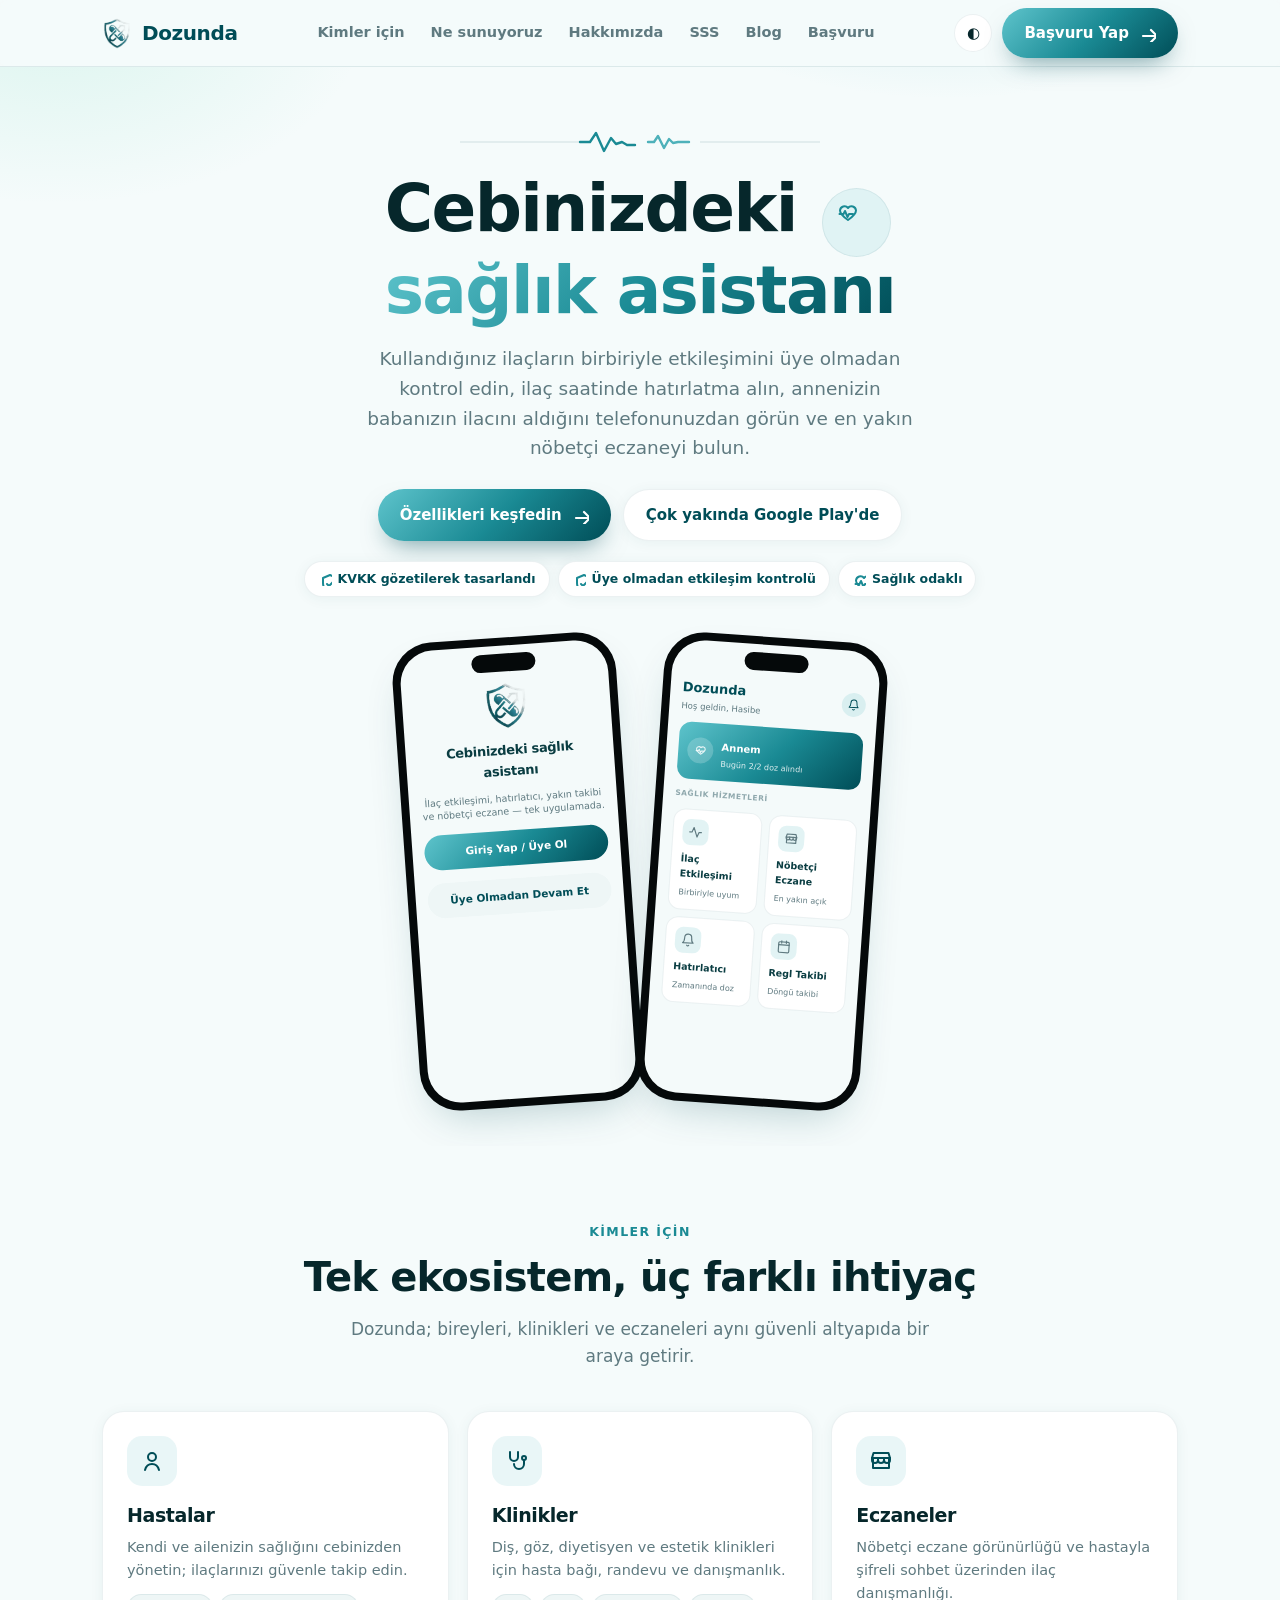
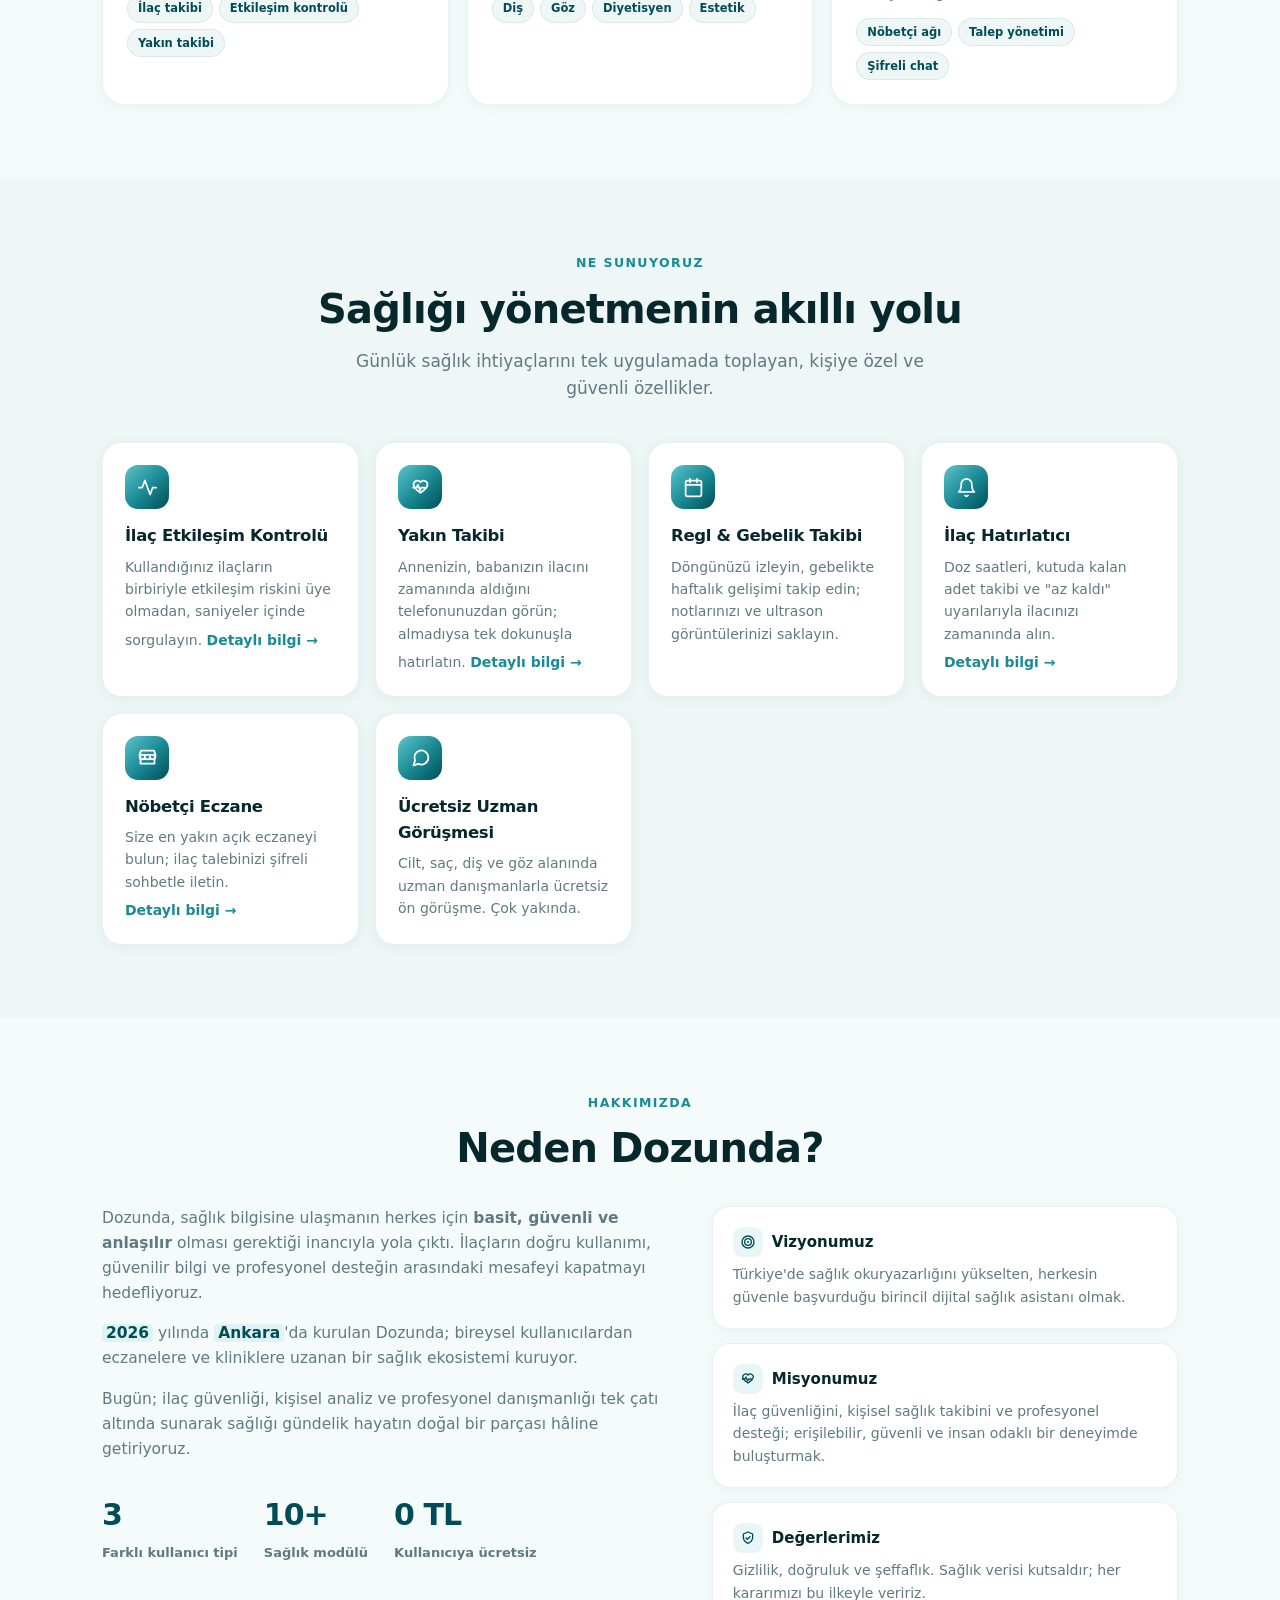
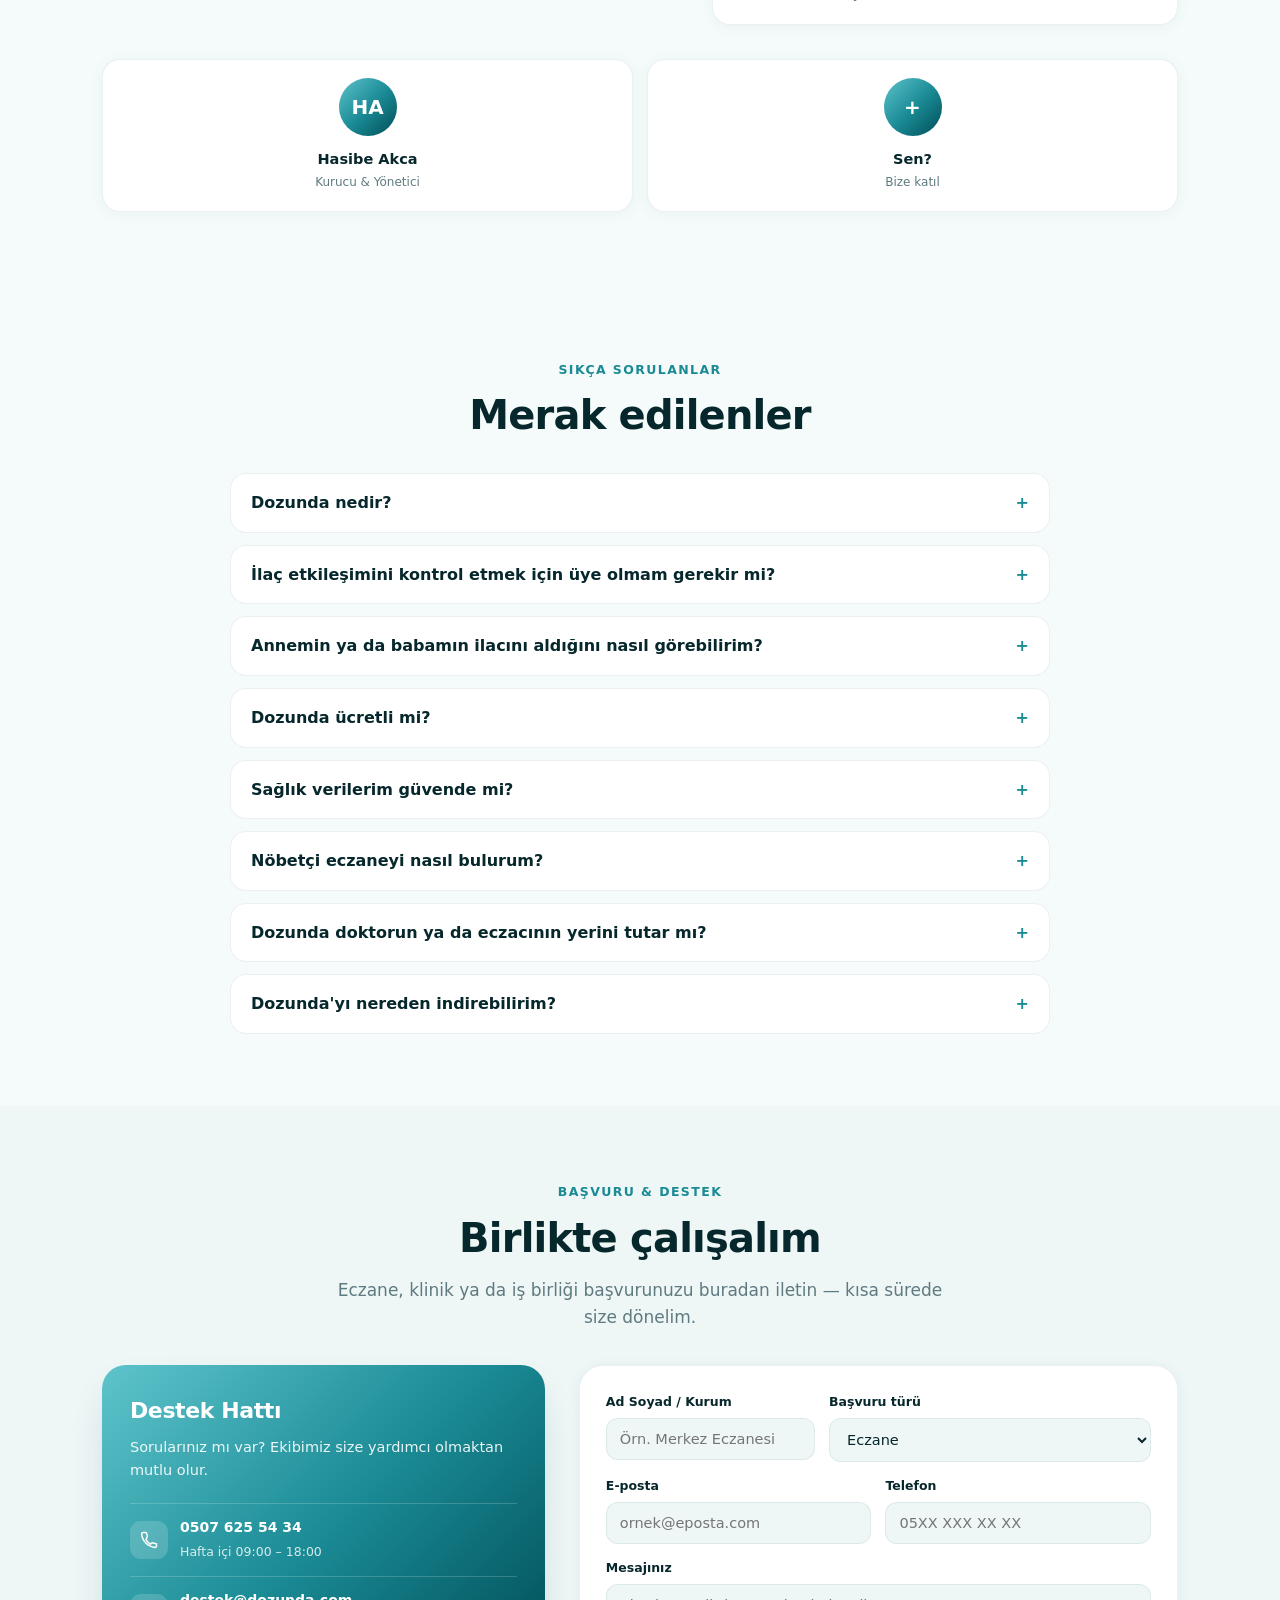
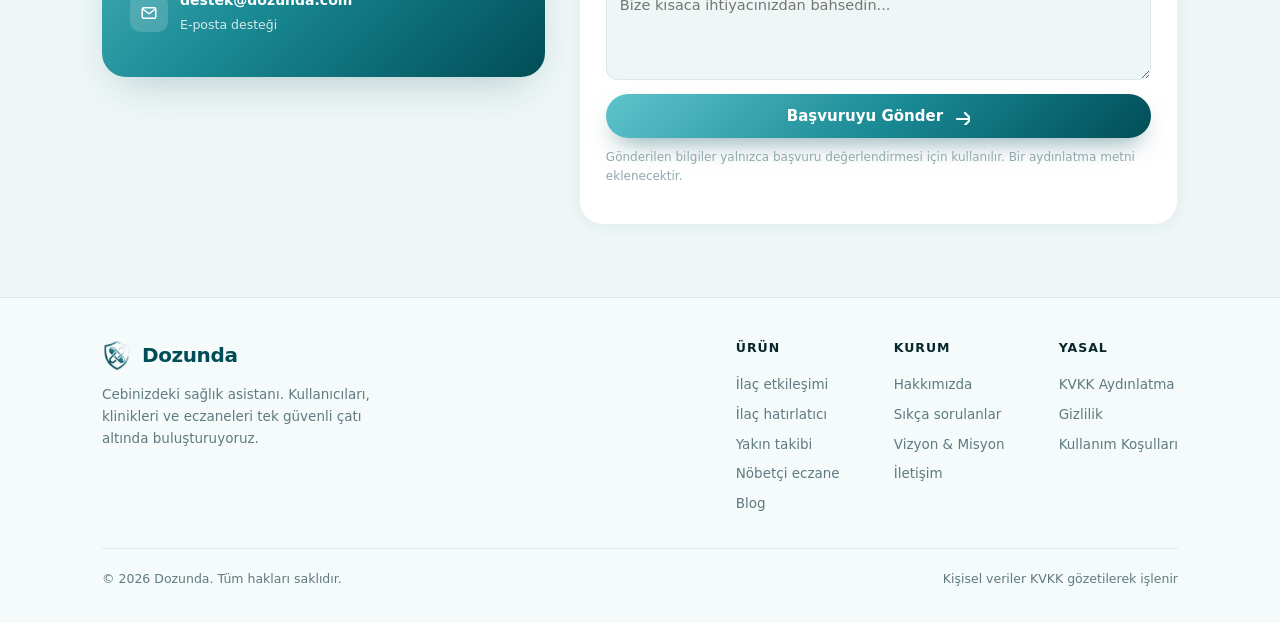
==== commit d183d6ec: "Marka: Dosify -> Dozunda (web sitesi) - index.html, alt sayfalar, blog ve SSS metinlerinde marka adi" ====
--- a/index.html
+++ b/index.html
@@ -2,33 +2,33 @@
 <html lang="tr">
 <head>
 <meta charset="utf-8" />
-<title>Dosify: İlaç Etkileşimi, İlaç Hatırlatıcı ve Nöbetçi Eczane</title>
+<title>Dozunda: İlaç Etkileşimi, İlaç Hatırlatıcı ve Nöbetçi Eczane</title>
 <meta name="viewport" content="width=device-width, initial-scale=1" />
 <meta name="description" content="İlaç etkileşimini üye olmadan kontrol edin, ilaç saatinde hatırlatma alın, anne babanızın ilacını aldığını görün, nöbetçi eczaneyi bulun. Ücretsiz." />
 <meta name="robots" content="index, follow" />
-<link rel="canonical" href="https://dosify.com.tr/" />
+<link rel="canonical" href="https://dosify-web.onrender.com/" />
 <meta name="theme-color" content="#004D57" />
 <link rel="icon" type="image/png" sizes="192x192" href="/favicon.png" />
 <link rel="apple-touch-icon" href="/apple-touch-icon.png" />
 <meta property="og:type" content="website" />
 <meta property="og:locale" content="tr_TR" />
-<meta property="og:site_name" content="Dosify" />
-<meta property="og:title" content="Dosify — Cebinizdeki sağlık asistanı" />
+<meta property="og:site_name" content="Dozunda" />
+<meta property="og:title" content="Dozunda — Cebinizdeki sağlık asistanı" />
 <meta property="og:description" content="İlaç etkileşimini üye olmadan kontrol edin, ilaç saatinde hatırlatma alın, anne babanızın ilacını aldığını görün, nöbetçi eczaneyi bulun. Ücretsiz." />
-<meta property="og:url" content="https://dosify.com.tr/" />
-<meta property="og:image" content="https://dosify.com.tr/og-image.png" />
+<meta property="og:url" content="https://dosify-web.onrender.com/" />
+<meta property="og:image" content="https://dosify-web.onrender.com/og-image.png" />
 <meta property="og:image:width" content="1200" />
 <meta property="og:image:height" content="630" />
 <meta name="twitter:card" content="summary_large_image" />
-<meta name="twitter:title" content="Dosify — Cebinizdeki sağlık asistanı" />
+<meta name="twitter:title" content="Dozunda — Cebinizdeki sağlık asistanı" />
 <meta name="twitter:description" content="İlaç etkileşimini üye olmadan kontrol edin, ilaç saatinde hatırlatma alın, anne babanızın ilacını aldığını görün, nöbetçi eczaneyi bulun. Ücretsiz." />
-<meta name="twitter:image" content="https://dosify.com.tr/og-image.png" />
-<script type="application/ld+json">{"@context": "https://schema.org", "@type": "Organization", "name": "Dosify", "url": "https://dosify.com.tr/", "logo": "https://dosify.com.tr/favicon.png", "email": "destek@dosify.com", "contactPoint": {"@type": "ContactPoint", "contactType": "customer support", "email": "destek@dosify.com", "areaServed": "TR", "availableLanguage": "Turkish"}}</script>
-<script type="application/ld+json">{"@context": "https://schema.org", "@type": "MobileApplication", "name": "Dosify", "description": "İlaç etkileşimini üye olmadan kontrol edin, ilaç saatinde hatırlatma alın, anne babanızın ilacını aldığını görün, nöbetçi eczaneyi bulun. Ücretsiz.", "operatingSystem": "Android", "applicationCategory": "HealthApplication", "inLanguage": "tr", "offers": {"@type": "Offer", "price": "0", "priceCurrency": "TRY"}, "url": "https://dosify.com.tr/"}</script>
-<script type="application/ld+json">{"@context": "https://schema.org", "@type": "FAQPage", "mainEntity": [{"@type": "Question", "name": "Dosify nedir?", "acceptedAnswer": {"@type": "Answer", "text": "Dosify, cebinizdeki ücretsiz sağlık asistanıdır. Kullandığınız ilaçların birbiriyle etkileşimini kontrol eder, ilaç saatinde hatırlatır, annenizin babanızın ilacını zamanında aldığını görmenizi sağlar ve en yakın nöbetçi eczaneyi bulur."}}, {"@type": "Question", "name": "İlaç etkileşimini kontrol etmek için üye olmam gerekir mi?", "acceptedAnswer": {"@type": "Answer", "text": "Hayır. İlaç etkileşim kontrolü üye olmadan çalışır; ilaç adlarını yazmanız ya da kutudaki karekodu okutmanız yeterlidir. Sonuçlar bilgilendirme amaçlıdır, ilacınızla ilgili kararları hekiminize veya eczacınıza danışarak verin."}}, {"@type": "Question", "name": "Annemin ya da babamın ilacını aldığını nasıl görebilirim?", "acceptedAnswer": {"@type": "Answer", "text": "Yakınınız kendi telefonunda Profil > Yakınlarım bölümünden bir eşleştirme kodu oluşturur, siz bu kodu girersiniz ve yakınınız onaylar. Sonrasında hangi dozu ne zaman aldığını görebilir, almadığı bir doz için tek dokunuşla hatırlatma gönderebilirsiniz."}}, {"@type": "Question", "name": "Dosify ücretli mi?", "acceptedAnswer": {"@type": "Answer", "text": "Hayır, Dosify kullanıcılar için ücretsizdir. Aile ve yakın takibi özellikleri de ücretsizdir."}}, {"@type": "Question", "name": "Sağlık verilerim güvende mi?", "acceptedAnswer": {"@type": "Answer", "text": "Telefon numaranız şifrelenmiş bir özet olarak saklanır; sağlık verileriniz yalnızca sizin onayınızla işlenir. Yakın takibinde karşı taraf yalnızca izin verdiğiniz ilaç ve doz bilgisini görür; alerji, hastalık gibi diğer bilgileriniz paylaşılmaz. Onayınızı ve verilerinizi istediğiniz zaman geri alabilir, silebilirsiniz."}}, {"@type": "Question", "name": "Nöbetçi eczaneyi nasıl bulurum?", "acceptedAnswer": {"@type": "Answer", "text": "Uygulamada il ve ilçenizi seçmeniz yeterli; o günün nöbetçi eczaneleri listelenir. Nöbet listeleri il eczacı odalarından alınır, yola çıkmadan önce eczaneyi aramanızı öneririz."}}, {"@type": "Question", "name": "Dosify doktorun ya da eczacının yerini tutar mı?", "acceptedAnswer": {"@type": "Answer", "text": "Hayır. Dosify teşhis veya tedavi aracı değildir; ilaçlarınızı düzenli ve güvenli kullanmanıza yardımcı olan bir bilgilendirme ve takip aracıdır."}}, {"@type": "Question", "name": "Dosify'ı nereden indirebilirim?", "acceptedAnswer": {"@type": "Answer", "text": "Dosify çok yakında Google Play'de. Yayına çıktığında haber almak için aşağıdaki formdan \"Birey / Hasta\" seçerek bize yazabilirsiniz."}}]}</script>
+<meta name="twitter:image" content="https://dosify-web.onrender.com/og-image.png" />
+<script type="application/ld+json">{"@context": "https://schema.org", "@type": "Organization", "name": "Dozunda", "url": "https://dosify-web.onrender.com/", "logo": "https://dosify-web.onrender.com/favicon.png", "email": "destek@dozunda.com", "contactPoint": {"@type": "ContactPoint", "contactType": "customer support", "email": "destek@dozunda.com", "areaServed": "TR", "availableLanguage": "Turkish"}}</script>
+<script type="application/ld+json">{"@context": "https://schema.org", "@type": "MobileApplication", "name": "Dozunda", "description": "İlaç etkileşimini üye olmadan kontrol edin, ilaç saatinde hatırlatma alın, anne babanızın ilacını aldığını görün, nöbetçi eczaneyi bulun. Ücretsiz.", "operatingSystem": "Android", "applicationCategory": "HealthApplication", "inLanguage": "tr", "offers": {"@type": "Offer", "price": "0", "priceCurrency": "TRY"}, "url": "https://dosify-web.onrender.com/"}</script>
+<script type="application/ld+json">{"@context": "https://schema.org", "@type": "FAQPage", "mainEntity": [{"@type": "Question", "name": "Dozunda nedir?", "acceptedAnswer": {"@type": "Answer", "text": "Dozunda, cebinizdeki ücretsiz sağlık asistanıdır. Kullandığınız ilaçların birbiriyle etkileşimini kontrol eder, ilaç saatinde hatırlatır, annenizin babanızın ilacını zamanında aldığını görmenizi sağlar ve en yakın nöbetçi eczaneyi bulur."}}, {"@type": "Question", "name": "İlaç etkileşimini kontrol etmek için üye olmam gerekir mi?", "acceptedAnswer": {"@type": "Answer", "text": "Hayır. İlaç etkileşim kontrolü üye olmadan çalışır; ilaç adlarını yazmanız ya da kutudaki karekodu okutmanız yeterlidir. Sonuçlar bilgilendirme amaçlıdır, ilacınızla ilgili kararları hekiminize veya eczacınıza danışarak verin."}}, {"@type": "Question", "name": "Annemin ya da babamın ilacını aldığını nasıl görebilirim?", "acceptedAnswer": {"@type": "Answer", "text": "Yakınınız kendi telefonunda Profil > Yakınlarım bölümünden bir eşleştirme kodu oluşturur, siz bu kodu girersiniz ve yakınınız onaylar. Sonrasında hangi dozu ne zaman aldığını görebilir, almadığı bir doz için tek dokunuşla hatırlatma gönderebilirsiniz."}}, {"@type": "Question", "name": "Dozunda ücretli mi?", "acceptedAnswer": {"@type": "Answer", "text": "Hayır, Dozunda kullanıcılar için ücretsizdir. Aile ve yakın takibi özellikleri de ücretsizdir."}}, {"@type": "Question", "name": "Sağlık verilerim güvende mi?", "acceptedAnswer": {"@type": "Answer", "text": "Telefon numaranız şifrelenmiş bir özet olarak saklanır; sağlık verileriniz yalnızca sizin onayınızla işlenir. Yakın takibinde karşı taraf yalnızca izin verdiğiniz ilaç ve doz bilgisini görür; alerji, hastalık gibi diğer bilgileriniz paylaşılmaz. Onayınızı ve verilerinizi istediğiniz zaman geri alabilir, silebilirsiniz."}}, {"@type": "Question", "name": "Nöbetçi eczaneyi nasıl bulurum?", "acceptedAnswer": {"@type": "Answer", "text": "Uygulamada il ve ilçenizi seçmeniz yeterli; o günün nöbetçi eczaneleri listelenir. Nöbet listeleri il eczacı odalarından alınır, yola çıkmadan önce eczaneyi aramanızı öneririz."}}, {"@type": "Question", "name": "Dozunda doktorun ya da eczacının yerini tutar mı?", "acceptedAnswer": {"@type": "Answer", "text": "Hayır. Dozunda teşhis veya tedavi aracı değildir; ilaçlarınızı düzenli ve güvenli kullanmanıza yardımcı olan bir bilgilendirme ve takip aracıdır."}}, {"@type": "Question", "name": "Dozunda'yı nereden indirebilirim?", "acceptedAnswer": {"@type": "Answer", "text": "Dozunda çok yakında Google Play'de. Yayına çıktığında haber almak için aşağıdaki formdan \"Birey / Hasta\" seçerek bize yazabilirsiniz."}}]}</script>
 <style>
   :root {
-    --logo: url("[data-uri]");
+    --logo: url("[data-uri]");
     --bg: #F5FBFB; --surface: #FFFFFF; --surface-2: #EEF6F6;
     --ink: #06272B; --ink-soft: #0A3D42; --muted: #5F7A80; --muted-2: #8FA8AD;
     --primary: #1A8A94; --primary-dark: #004D57; --accent: #4EB1BA; --accent-2: #5EC4CC;
@@ -230,7 +230,7 @@
 
 <header class="nav">
   <div class="wrap nav-inner">
-    <a class="brand" href="#top"><span class="logo"></span>Dosify</a>
+    <a class="brand" href="#top"><span class="logo"></span>Dozunda</a>
     <nav class="links">
       <a href="#kimler">Kimler için</a>
       <a href="#neler">Ne sunuyoruz</a>
@@ -276,7 +276,7 @@
           <div class="m-btn" style="background:var(--surface-2);color:var(--primary-dark)">Üye Olmadan Devam Et</div>
         </div></div>
         <div class="phone tilt-r"><div class="scr"><div class="isl"></div>
-          <div style="display:flex;justify-content:space-between;align-items:center"><div><b style="font-size:13px;color:#004D57">Dosify</b><div style="font-size:8.5px;color:#5F7A80">Hoş geldin, Hasibe</div></div><span class="m-ico" style="width:24px;height:24px;border-radius:50%"><svg style="width:12px" viewBox="0 0 24 24"><use href="#s-bell"/></svg></span></div>
+          <div style="display:flex;justify-content:space-between;align-items:center"><div><b style="font-size:13px;color:#004D57">Dozunda</b><div style="font-size:8.5px;color:#5F7A80">Hoş geldin, Hasibe</div></div><span class="m-ico" style="width:24px;height:24px;border-radius:50%"><svg style="width:12px" viewBox="0 0 24 24"><use href="#s-bell"/></svg></span></div>
           <div class="m-prem"><span class="c"><svg viewBox="0 0 24 24"><use href="#s-heart"/></svg></span><div><b>Annem</b><span>Bugün 2/2 doz alındı</span></div></div>
           <div class="m-sec">Sağlık Hizmetleri</div>
           <div class="m-grid">
@@ -295,7 +295,7 @@
     <div class="wrap center">
       <span class="eyebrow">Kimler için</span>
       <h2 class="sec">Tek ekosistem, üç farklı ihtiyaç</h2>
-      <p class="lead">Dosify; bireyleri, klinikleri ve eczaneleri aynı güvenli altyapıda bir araya getirir.</p>
+      <p class="lead">Dozunda; bireyleri, klinikleri ve eczaneleri aynı güvenli altyapıda bir araya getirir.</p>
     </div>
     <div class="wrap">
       <div class="aud-grid">
@@ -344,12 +344,12 @@
   <section id="hakkimizda">
     <div class="wrap center">
       <span class="eyebrow">Hakkımızda</span>
-      <h2 class="sec">Neden Dosify?</h2>
+      <h2 class="sec">Neden Dozunda?</h2>
     </div>
     <div class="wrap about-grid">
       <div class="story">
-        <p>Dosify, sağlık bilgisine ulaşmanın herkes için <strong>basit, güvenli ve anlaşılır</strong> olması gerektiği inancıyla yola çıktı. İlaçların doğru kullanımı, güvenilir bilgi ve profesyonel desteğin arasındaki mesafeyi kapatmayı hedefliyoruz.</p>
-        <p><span class="ph">2026</span> yılında <span class="ph">Ankara</span>'da kurulan Dosify; bireysel kullanıcılardan eczanelere ve kliniklere uzanan bir sağlık ekosistemi kuruyor.</p>
+        <p>Dozunda, sağlık bilgisine ulaşmanın herkes için <strong>basit, güvenli ve anlaşılır</strong> olması gerektiği inancıyla yola çıktı. İlaçların doğru kullanımı, güvenilir bilgi ve profesyonel desteğin arasındaki mesafeyi kapatmayı hedefliyoruz.</p>
+        <p><span class="ph">2026</span> yılında <span class="ph">Ankara</span>'da kurulan Dozunda; bireysel kullanıcılardan eczanelere ve kliniklere uzanan bir sağlık ekosistemi kuruyor.</p>
         <p>Bugün; ilaç güvenliği, kişisel analiz ve profesyonel danışmanlığı tek çatı altında sunarak sağlığı gündelik hayatın doğal bir parçası hâline getiriyoruz.</p>
         <div class="stats">
           <div class="stat"><b>3</b><span>Farklı kullanıcı tipi</span></div>
@@ -379,14 +379,14 @@
     </div>
     <div class="wrap">
       <div class="faq">
-        <details><summary>Dosify nedir?</summary><p>Dosify, cebinizdeki ücretsiz sağlık asistanıdır. Kullandığınız ilaçların birbiriyle etkileşimini kontrol eder, ilaç saatinde hatırlatır, annenizin babanızın ilacını zamanında aldığını görmenizi sağlar ve en yakın nöbetçi eczaneyi bulur.</p></details>
+        <details><summary>Dozunda nedir?</summary><p>Dozunda, cebinizdeki ücretsiz sağlık asistanıdır. Kullandığınız ilaçların birbiriyle etkileşimini kontrol eder, ilaç saatinde hatırlatır, annenizin babanızın ilacını zamanında aldığını görmenizi sağlar ve en yakın nöbetçi eczaneyi bulur.</p></details>
         <details><summary>İlaç etkileşimini kontrol etmek için üye olmam gerekir mi?</summary><p>Hayır. İlaç etkileşim kontrolü üye olmadan çalışır; ilaç adlarını yazmanız ya da kutudaki karekodu okutmanız yeterlidir. Sonuçlar bilgilendirme amaçlıdır, ilacınızla ilgili kararları hekiminize veya eczacınıza danışarak verin.</p></details>
         <details><summary>Annemin ya da babamın ilacını aldığını nasıl görebilirim?</summary><p>Yakınınız kendi telefonunda Profil > Yakınlarım bölümünden bir eşleştirme kodu oluşturur, siz bu kodu girersiniz ve yakınınız onaylar. Sonrasında hangi dozu ne zaman aldığını görebilir, almadığı bir doz için tek dokunuşla hatırlatma gönderebilirsiniz.</p></details>
-        <details><summary>Dosify ücretli mi?</summary><p>Hayır, Dosify kullanıcılar için ücretsizdir. Aile ve yakın takibi özellikleri de ücretsizdir.</p></details>
+        <details><summary>Dozunda ücretli mi?</summary><p>Hayır, Dozunda kullanıcılar için ücretsizdir. Aile ve yakın takibi özellikleri de ücretsizdir.</p></details>
         <details><summary>Sağlık verilerim güvende mi?</summary><p>Telefon numaranız şifrelenmiş bir özet olarak saklanır; sağlık verileriniz yalnızca sizin onayınızla işlenir. Yakın takibinde karşı taraf yalnızca izin verdiğiniz ilaç ve doz bilgisini görür; alerji, hastalık gibi diğer bilgileriniz paylaşılmaz. Onayınızı ve verilerinizi istediğiniz zaman geri alabilir, silebilirsiniz.</p></details>
         <details><summary>Nöbetçi eczaneyi nasıl bulurum?</summary><p>Uygulamada il ve ilçenizi seçmeniz yeterli; o günün nöbetçi eczaneleri listelenir. Nöbet listeleri il eczacı odalarından alınır, yola çıkmadan önce eczaneyi aramanızı öneririz.</p></details>
-        <details><summary>Dosify doktorun ya da eczacının yerini tutar mı?</summary><p>Hayır. Dosify teşhis veya tedavi aracı değildir; ilaçlarınızı düzenli ve güvenli kullanmanıza yardımcı olan bir bilgilendirme ve takip aracıdır.</p></details>
-        <details><summary>Dosify'ı nereden indirebilirim?</summary><p>Dosify çok yakında Google Play'de. Yayına çıktığında haber almak için aşağıdaki formdan "Birey / Hasta" seçerek bize yazabilirsiniz.</p></details>
+        <details><summary>Dozunda doktorun ya da eczacının yerini tutar mı?</summary><p>Hayır. Dozunda teşhis veya tedavi aracı değildir; ilaçlarınızı düzenli ve güvenli kullanmanıza yardımcı olan bir bilgilendirme ve takip aracıdır.</p></details>
+        <details><summary>Dozunda'yı nereden indirebilirim?</summary><p>Dozunda çok yakında Google Play'de. Yayına çıktığında haber almak için aşağıdaki formdan "Birey / Hasta" seçerek bize yazabilirsiniz.</p></details>
       </div>
     </div>
   </section>
@@ -403,7 +403,7 @@
         <h3>Destek Hattı</h3>
         <p>Sorularınız mı var? Ekibimiz size yardımcı olmaktan mutlu olur.</p>
         <div class="contact-row"><span class="ci"><svg viewBox="0 0 24 24"><use href="#s-phone"/></svg></span><div><b>0507 625 54 34</b><span>Hafta içi 09:00 – 18:00</span></div></div>
-        <div class="contact-row"><span class="ci"><svg viewBox="0 0 24 24"><use href="#s-mail"/></svg></span><div><b>destek@dosify.com</b><span>E-posta desteği</span></div></div>
+        <div class="contact-row"><span class="ci"><svg viewBox="0 0 24 24"><use href="#s-mail"/></svg></span><div><b>destek@dozunda.com</b><span>E-posta desteği</span></div></div>
       </div>
       <form class="apply" id="applyForm">
         <div class="f-row">
@@ -420,7 +420,7 @@
         <button class="btn btn-primary" type="submit" style="width:100%;justify-content:center">Başvuruyu Gönder <svg><use href="#s-arrow"/></svg></button>
         <p class="form-note">Gönderilen bilgiler yalnızca başvuru değerlendirmesi için kullanılır. Bir aydınlatma metni eklenecektir.</p>
         <div class="ok-msg" id="okMsg">✓ Başvurunuz alındı! En kısa sürede sizinle iletişime geçeceğiz.</div>
-        <div class="ok-msg" id="errMsg" style="background:rgba(180,35,24,0.10);border-color:rgba(180,35,24,0.35);color:#b42318">Bir sorun oluştu, lütfen tekrar deneyin veya destek@dosify.com'a yazın.</div>
+        <div class="ok-msg" id="errMsg" style="background:rgba(180,35,24,0.10);border-color:rgba(180,35,24,0.35);color:#b42318">Bir sorun oluştu, lütfen tekrar deneyin veya destek@dozunda.com'a yazın.</div>
       </form>
       <script>
         (function () {
@@ -449,7 +449,7 @@
   <div class="wrap">
     <div class="ft-top">
       <div class="ft-brand">
-        <a class="brand" href="#top"><span class="logo"></span>Dosify</a>
+        <a class="brand" href="#top"><span class="logo"></span>Dozunda</a>
         <p>Cebinizdeki sağlık asistanı. Kullanıcıları, klinikleri ve eczaneleri tek güvenli çatı altında buluşturuyoruz.</p>
       </div>
       <div class="ft-cols">
@@ -459,7 +459,7 @@
       </div>
     </div>
     <div class="ft-bottom">
-      <span>© 2026 Dosify. Tüm hakları saklıdır.</span>
+      <span>© 2026 Dozunda. Tüm hakları saklıdır.</span>
       <span>Kişisel veriler KVKK gözetilerek işlenir</span>
     </div>
   </div>
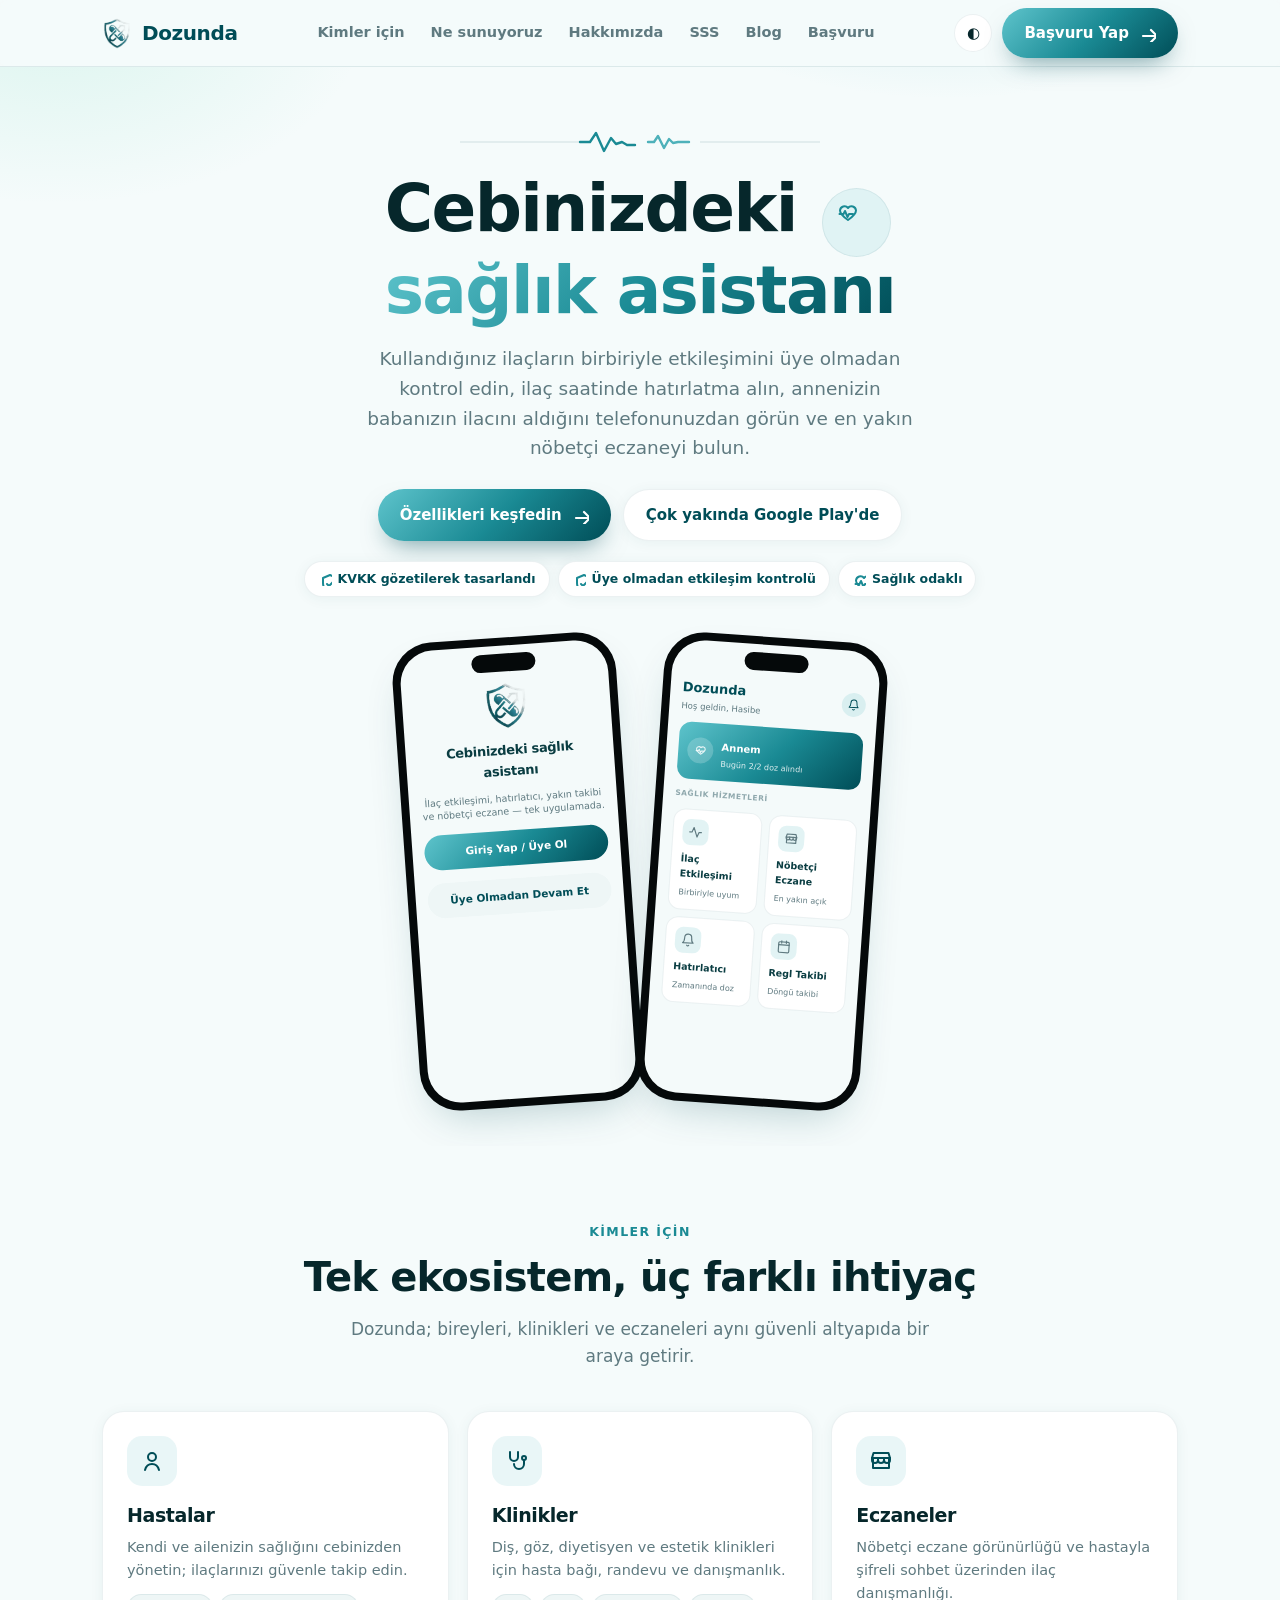
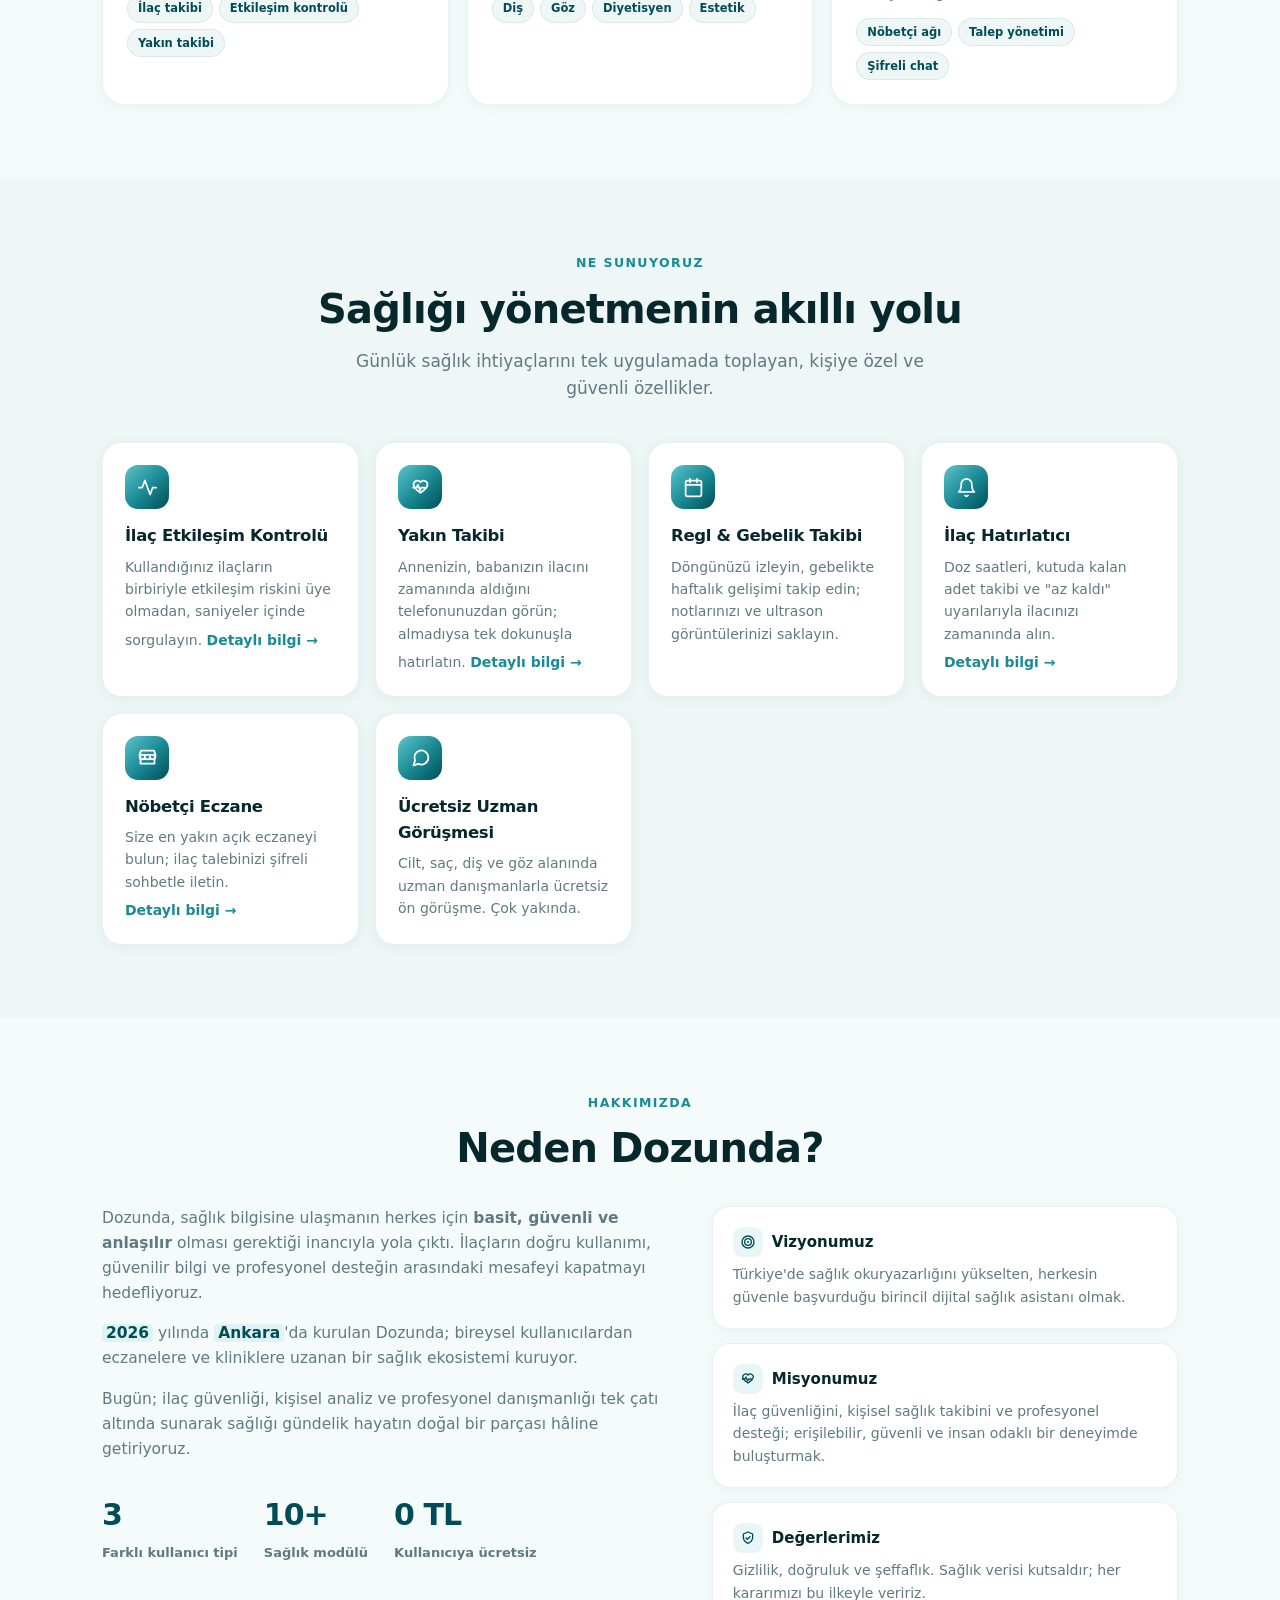
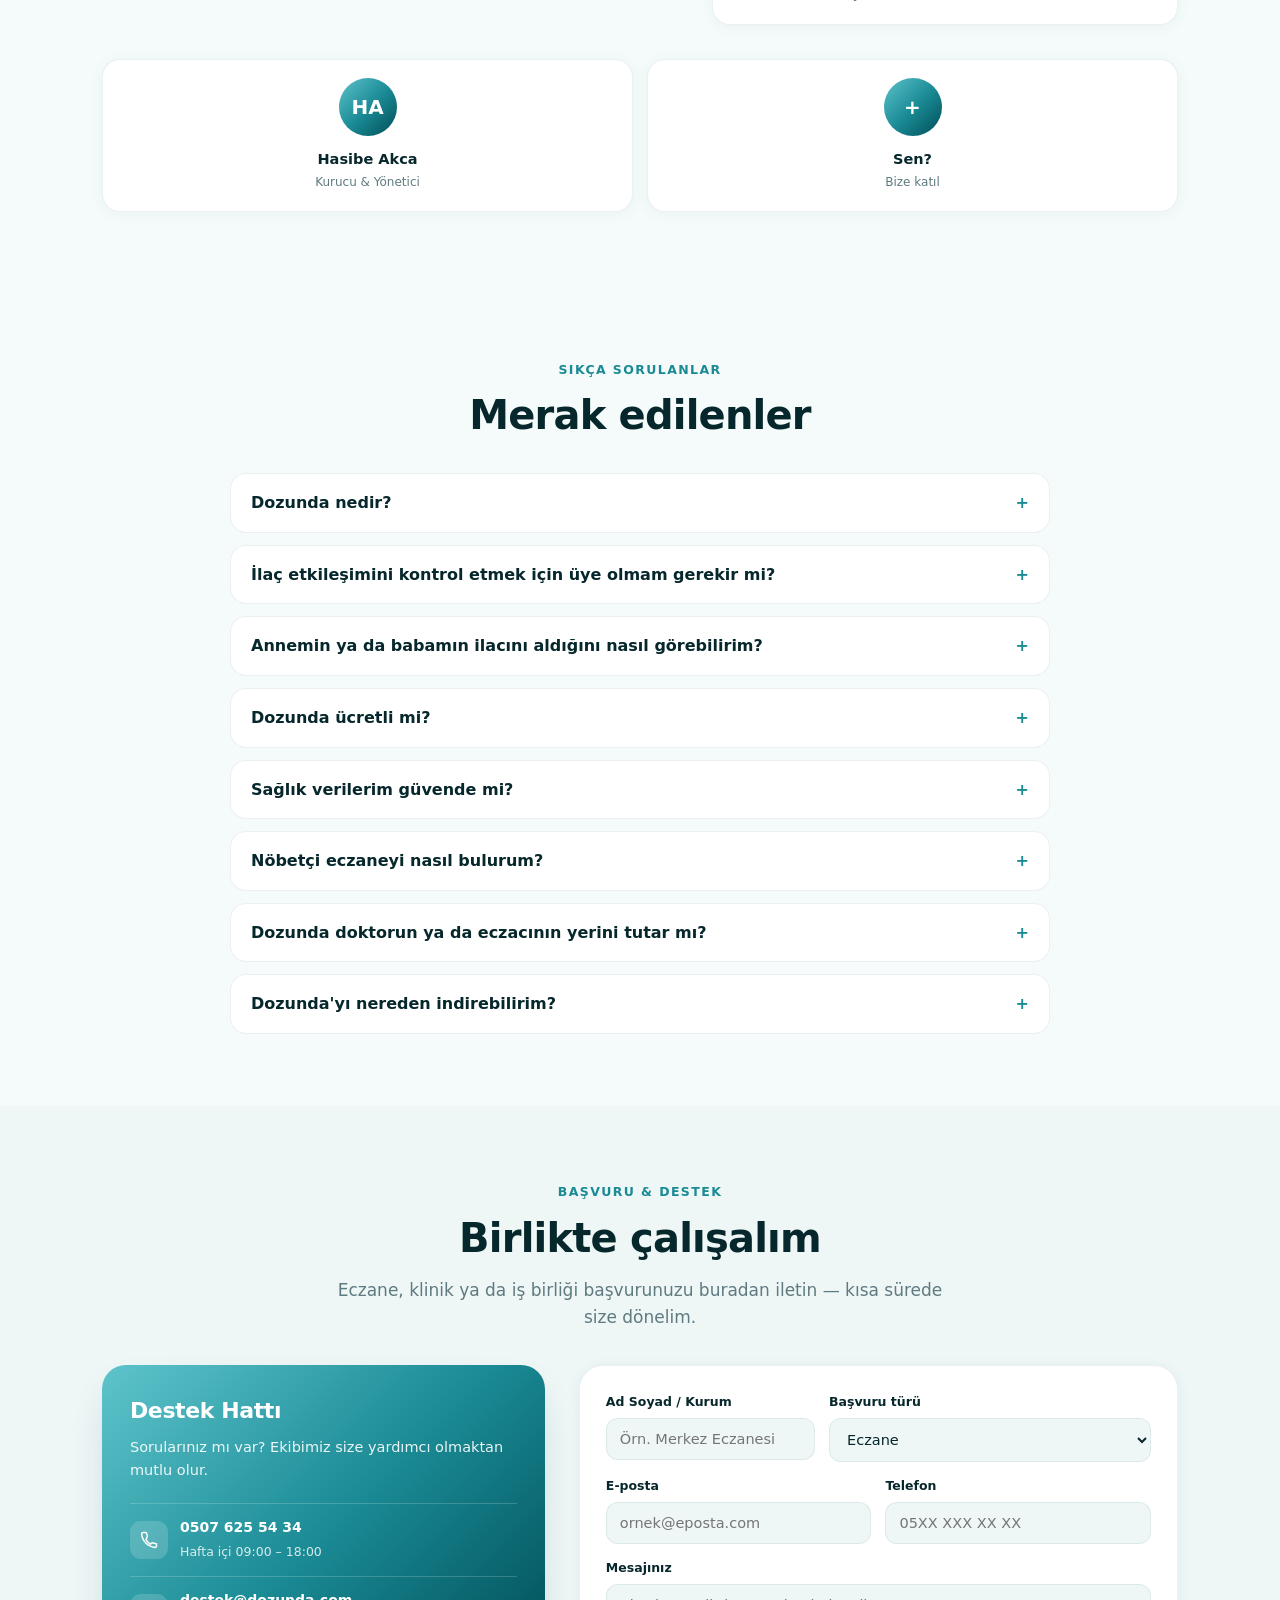
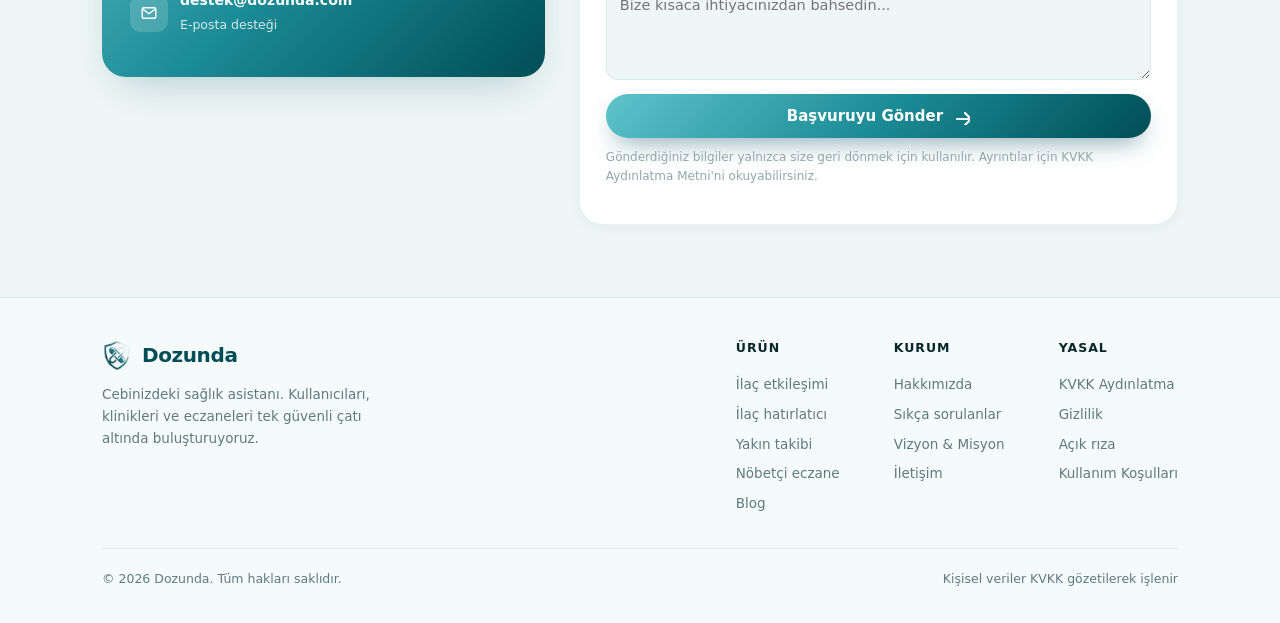
==== commit 090e741d: "Merge marka/dozunda: yasal sayfalar Dozunda markasiyla - gizlilik, kvkk, acik-riza, kullanim-kosulla" ====
--- a/index.html
+++ b/index.html
@@ -6,7 +6,7 @@
 <meta name="viewport" content="width=device-width, initial-scale=1" />
 <meta name="description" content="İlaç etkileşimini üye olmadan kontrol edin, ilaç saatinde hatırlatma alın, anne babanızın ilacını aldığını görün, nöbetçi eczaneyi bulun. Ücretsiz." />
 <meta name="robots" content="index, follow" />
-<link rel="canonical" href="https://dosify-web.onrender.com/" />
+<link rel="canonical" href="https://dozunda.com/" />
 <meta name="theme-color" content="#004D57" />
 <link rel="icon" type="image/png" sizes="192x192" href="/favicon.png" />
 <link rel="apple-touch-icon" href="/apple-touch-icon.png" />
@@ -15,16 +15,16 @@
 <meta property="og:site_name" content="Dozunda" />
 <meta property="og:title" content="Dozunda — Cebinizdeki sağlık asistanı" />
 <meta property="og:description" content="İlaç etkileşimini üye olmadan kontrol edin, ilaç saatinde hatırlatma alın, anne babanızın ilacını aldığını görün, nöbetçi eczaneyi bulun. Ücretsiz." />
-<meta property="og:url" content="https://dosify-web.onrender.com/" />
-<meta property="og:image" content="https://dosify-web.onrender.com/og-image.png" />
+<meta property="og:url" content="https://dozunda.com/" />
+<meta property="og:image" content="https://dozunda.com/og-image.png" />
 <meta property="og:image:width" content="1200" />
 <meta property="og:image:height" content="630" />
 <meta name="twitter:card" content="summary_large_image" />
 <meta name="twitter:title" content="Dozunda — Cebinizdeki sağlık asistanı" />
 <meta name="twitter:description" content="İlaç etkileşimini üye olmadan kontrol edin, ilaç saatinde hatırlatma alın, anne babanızın ilacını aldığını görün, nöbetçi eczaneyi bulun. Ücretsiz." />
-<meta name="twitter:image" content="https://dosify-web.onrender.com/og-image.png" />
-<script type="application/ld+json">{"@context": "https://schema.org", "@type": "Organization", "name": "Dozunda", "url": "https://dosify-web.onrender.com/", "logo": "https://dosify-web.onrender.com/favicon.png", "email": "destek@dozunda.com", "contactPoint": {"@type": "ContactPoint", "contactType": "customer support", "email": "destek@dozunda.com", "areaServed": "TR", "availableLanguage": "Turkish"}}</script>
-<script type="application/ld+json">{"@context": "https://schema.org", "@type": "MobileApplication", "name": "Dozunda", "description": "İlaç etkileşimini üye olmadan kontrol edin, ilaç saatinde hatırlatma alın, anne babanızın ilacını aldığını görün, nöbetçi eczaneyi bulun. Ücretsiz.", "operatingSystem": "Android", "applicationCategory": "HealthApplication", "inLanguage": "tr", "offers": {"@type": "Offer", "price": "0", "priceCurrency": "TRY"}, "url": "https://dosify-web.onrender.com/"}</script>
+<meta name="twitter:image" content="https://dozunda.com/og-image.png" />
+<script type="application/ld+json">{"@context": "https://schema.org", "@type": "Organization", "name": "Dozunda", "url": "https://dozunda.com/", "logo": "https://dozunda.com/favicon.png", "email": "destek@dozunda.com", "contactPoint": {"@type": "ContactPoint", "contactType": "customer support", "email": "destek@dozunda.com", "areaServed": "TR", "availableLanguage": "Turkish"}}</script>
+<script type="application/ld+json">{"@context": "https://schema.org", "@type": "MobileApplication", "name": "Dozunda", "description": "İlaç etkileşimini üye olmadan kontrol edin, ilaç saatinde hatırlatma alın, anne babanızın ilacını aldığını görün, nöbetçi eczaneyi bulun. Ücretsiz.", "operatingSystem": "Android", "applicationCategory": "HealthApplication", "inLanguage": "tr", "offers": {"@type": "Offer", "price": "0", "priceCurrency": "TRY"}, "url": "https://dozunda.com/"}</script>
 <script type="application/ld+json">{"@context": "https://schema.org", "@type": "FAQPage", "mainEntity": [{"@type": "Question", "name": "Dozunda nedir?", "acceptedAnswer": {"@type": "Answer", "text": "Dozunda, cebinizdeki ücretsiz sağlık asistanıdır. Kullandığınız ilaçların birbiriyle etkileşimini kontrol eder, ilaç saatinde hatırlatır, annenizin babanızın ilacını zamanında aldığını görmenizi sağlar ve en yakın nöbetçi eczaneyi bulur."}}, {"@type": "Question", "name": "İlaç etkileşimini kontrol etmek için üye olmam gerekir mi?", "acceptedAnswer": {"@type": "Answer", "text": "Hayır. İlaç etkileşim kontrolü üye olmadan çalışır; ilaç adlarını yazmanız ya da kutudaki karekodu okutmanız yeterlidir. Sonuçlar bilgilendirme amaçlıdır, ilacınızla ilgili kararları hekiminize veya eczacınıza danışarak verin."}}, {"@type": "Question", "name": "Annemin ya da babamın ilacını aldığını nasıl görebilirim?", "acceptedAnswer": {"@type": "Answer", "text": "Yakınınız kendi telefonunda Profil > Yakınlarım bölümünden bir eşleştirme kodu oluşturur, siz bu kodu girersiniz ve yakınınız onaylar. Sonrasında hangi dozu ne zaman aldığını görebilir, almadığı bir doz için tek dokunuşla hatırlatma gönderebilirsiniz."}}, {"@type": "Question", "name": "Dozunda ücretli mi?", "acceptedAnswer": {"@type": "Answer", "text": "Hayır, Dozunda kullanıcılar için ücretsizdir. Aile ve yakın takibi özellikleri de ücretsizdir."}}, {"@type": "Question", "name": "Sağlık verilerim güvende mi?", "acceptedAnswer": {"@type": "Answer", "text": "Telefon numaranız şifrelenmiş bir özet olarak saklanır; sağlık verileriniz yalnızca sizin onayınızla işlenir. Yakın takibinde karşı taraf yalnızca izin verdiğiniz ilaç ve doz bilgisini görür; alerji, hastalık gibi diğer bilgileriniz paylaşılmaz. Onayınızı ve verilerinizi istediğiniz zaman geri alabilir, silebilirsiniz."}}, {"@type": "Question", "name": "Nöbetçi eczaneyi nasıl bulurum?", "acceptedAnswer": {"@type": "Answer", "text": "Uygulamada il ve ilçenizi seçmeniz yeterli; o günün nöbetçi eczaneleri listelenir. Nöbet listeleri il eczacı odalarından alınır, yola çıkmadan önce eczaneyi aramanızı öneririz."}}, {"@type": "Question", "name": "Dozunda doktorun ya da eczacının yerini tutar mı?", "acceptedAnswer": {"@type": "Answer", "text": "Hayır. Dozunda teşhis veya tedavi aracı değildir; ilaçlarınızı düzenli ve güvenli kullanmanıza yardımcı olan bir bilgilendirme ve takip aracıdır."}}, {"@type": "Question", "name": "Dozunda'yı nereden indirebilirim?", "acceptedAnswer": {"@type": "Answer", "text": "Dozunda çok yakında Google Play'de. Yayına çıktığında haber almak için aşağıdaki formdan \"Birey / Hasta\" seçerek bize yazabilirsiniz."}}]}</script>
 <style>
   :root {
@@ -418,7 +418,7 @@
         </div>
         <div class="field"><label for="mesaj">Mesajınız</label><textarea id="mesaj" name="message" placeholder="Bize kısaca ihtiyacınızdan bahsedin..."></textarea></div>
         <button class="btn btn-primary" type="submit" style="width:100%;justify-content:center">Başvuruyu Gönder <svg><use href="#s-arrow"/></svg></button>
-        <p class="form-note">Gönderilen bilgiler yalnızca başvuru değerlendirmesi için kullanılır. Bir aydınlatma metni eklenecektir.</p>
+        <p class="form-note">Gönderdiğiniz bilgiler yalnızca size geri dönmek için kullanılır. Ayrıntılar için <a href="/kvkk/">KVKK Aydınlatma Metni</a>'ni okuyabilirsiniz.</p>
         <div class="ok-msg" id="okMsg">✓ Başvurunuz alındı! En kısa sürede sizinle iletişime geçeceğiz.</div>
         <div class="ok-msg" id="errMsg" style="background:rgba(180,35,24,0.10);border-color:rgba(180,35,24,0.35);color:#b42318">Bir sorun oluştu, lütfen tekrar deneyin veya destek@dozunda.com'a yazın.</div>
       </form>
@@ -455,7 +455,7 @@
       <div class="ft-cols">
         <div class="ft-col"><h5>Ürün</h5><a href="/ilac-etkilesimi/">İlaç etkileşimi</a><a href="/ilac-hatirlatici/">İlaç hatırlatıcı</a><a href="/yakin-takibi/">Yakın takibi</a><a href="/nobetci-eczane/">Nöbetçi eczane</a><a href="/blog/">Blog</a></div>
         <div class="ft-col"><h5>Kurum</h5><a href="#hakkimizda">Hakkımızda</a><a href="#sss">Sıkça sorulanlar</a><a href="#hakkimizda">Vizyon &amp; Misyon</a><a href="#basvuru">İletişim</a></div>
-        <div class="ft-col"><h5>Yasal</h5><a href="#">KVKK Aydınlatma</a><a href="#">Gizlilik</a><a href="#">Kullanım Koşulları</a></div>
+        <div class="ft-col"><h5>Yasal</h5><a href="/kvkk/">KVKK Aydınlatma</a><a href="/gizlilik/">Gizlilik</a><a href="/acik-riza/">Açık rıza</a><a href="/kullanim-kosullari/">Kullanım Koşulları</a></div>
       </div>
     </div>
     <div class="ft-bottom">
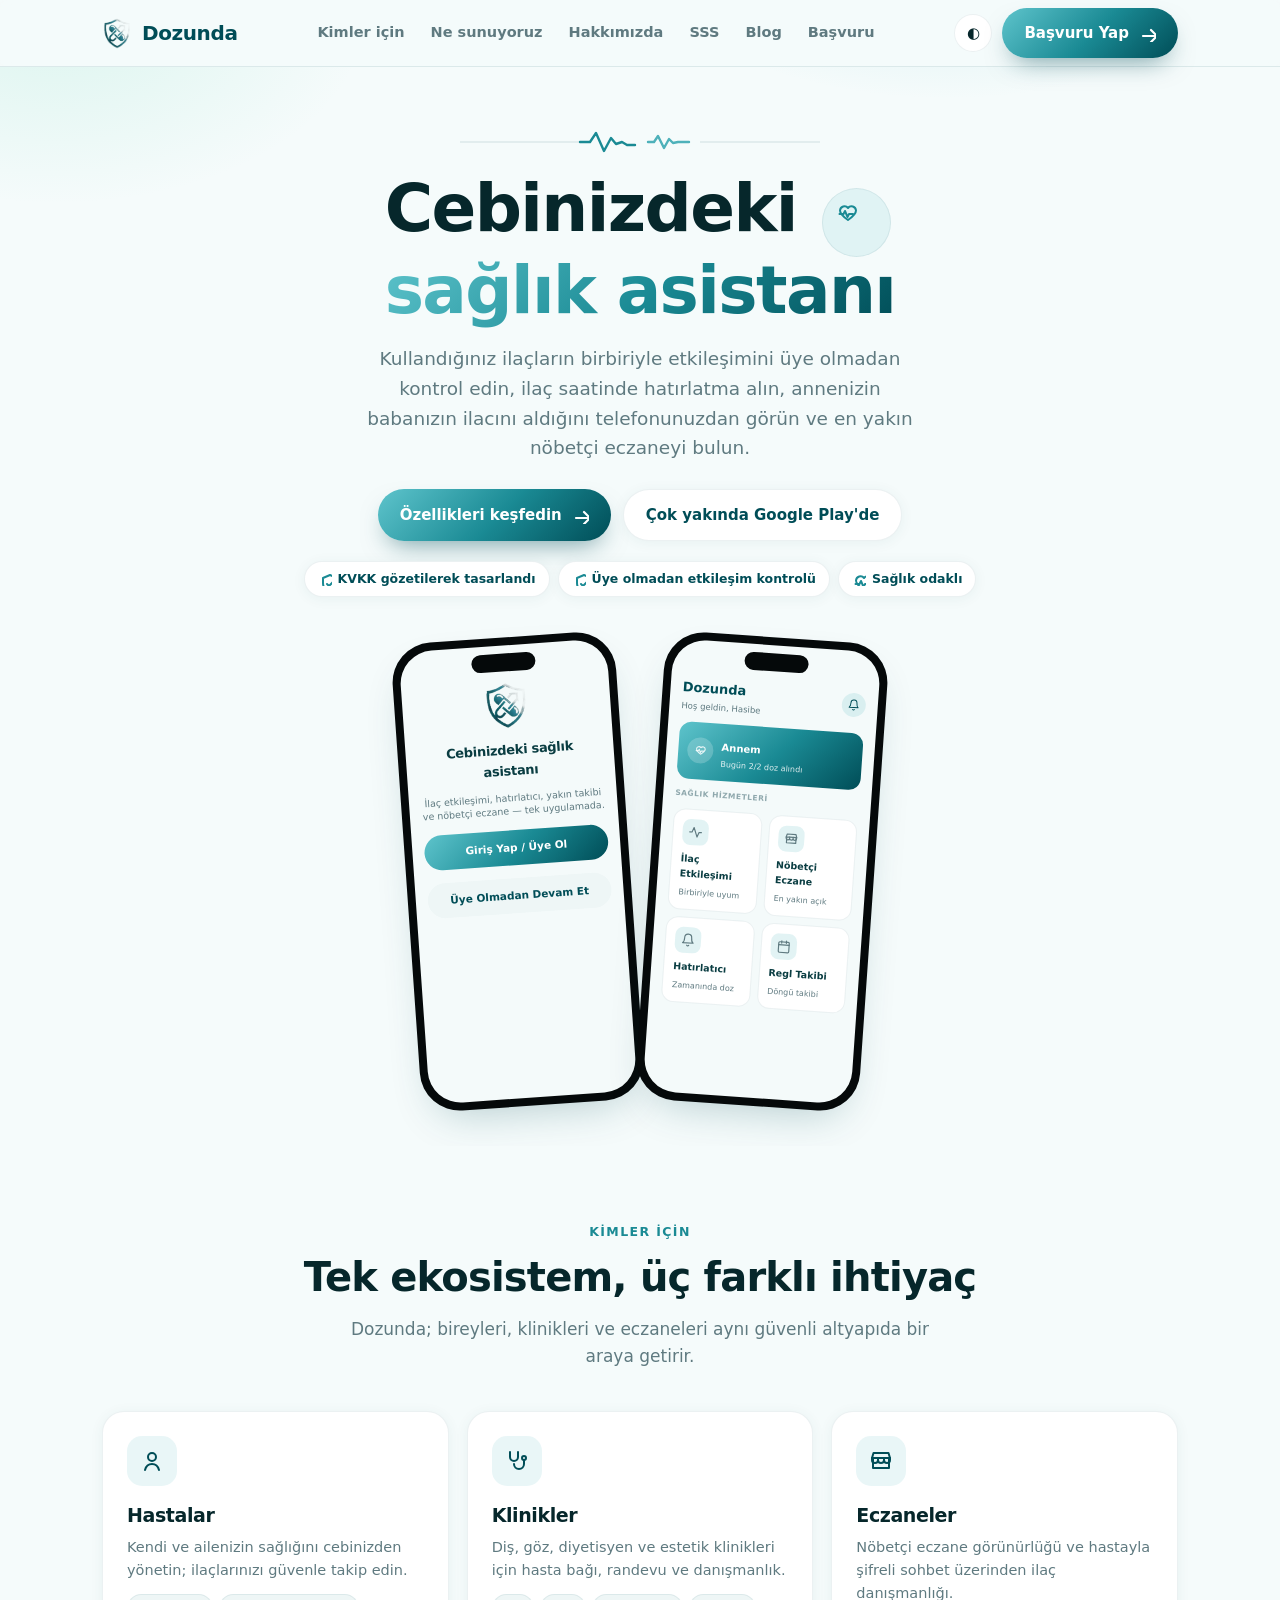
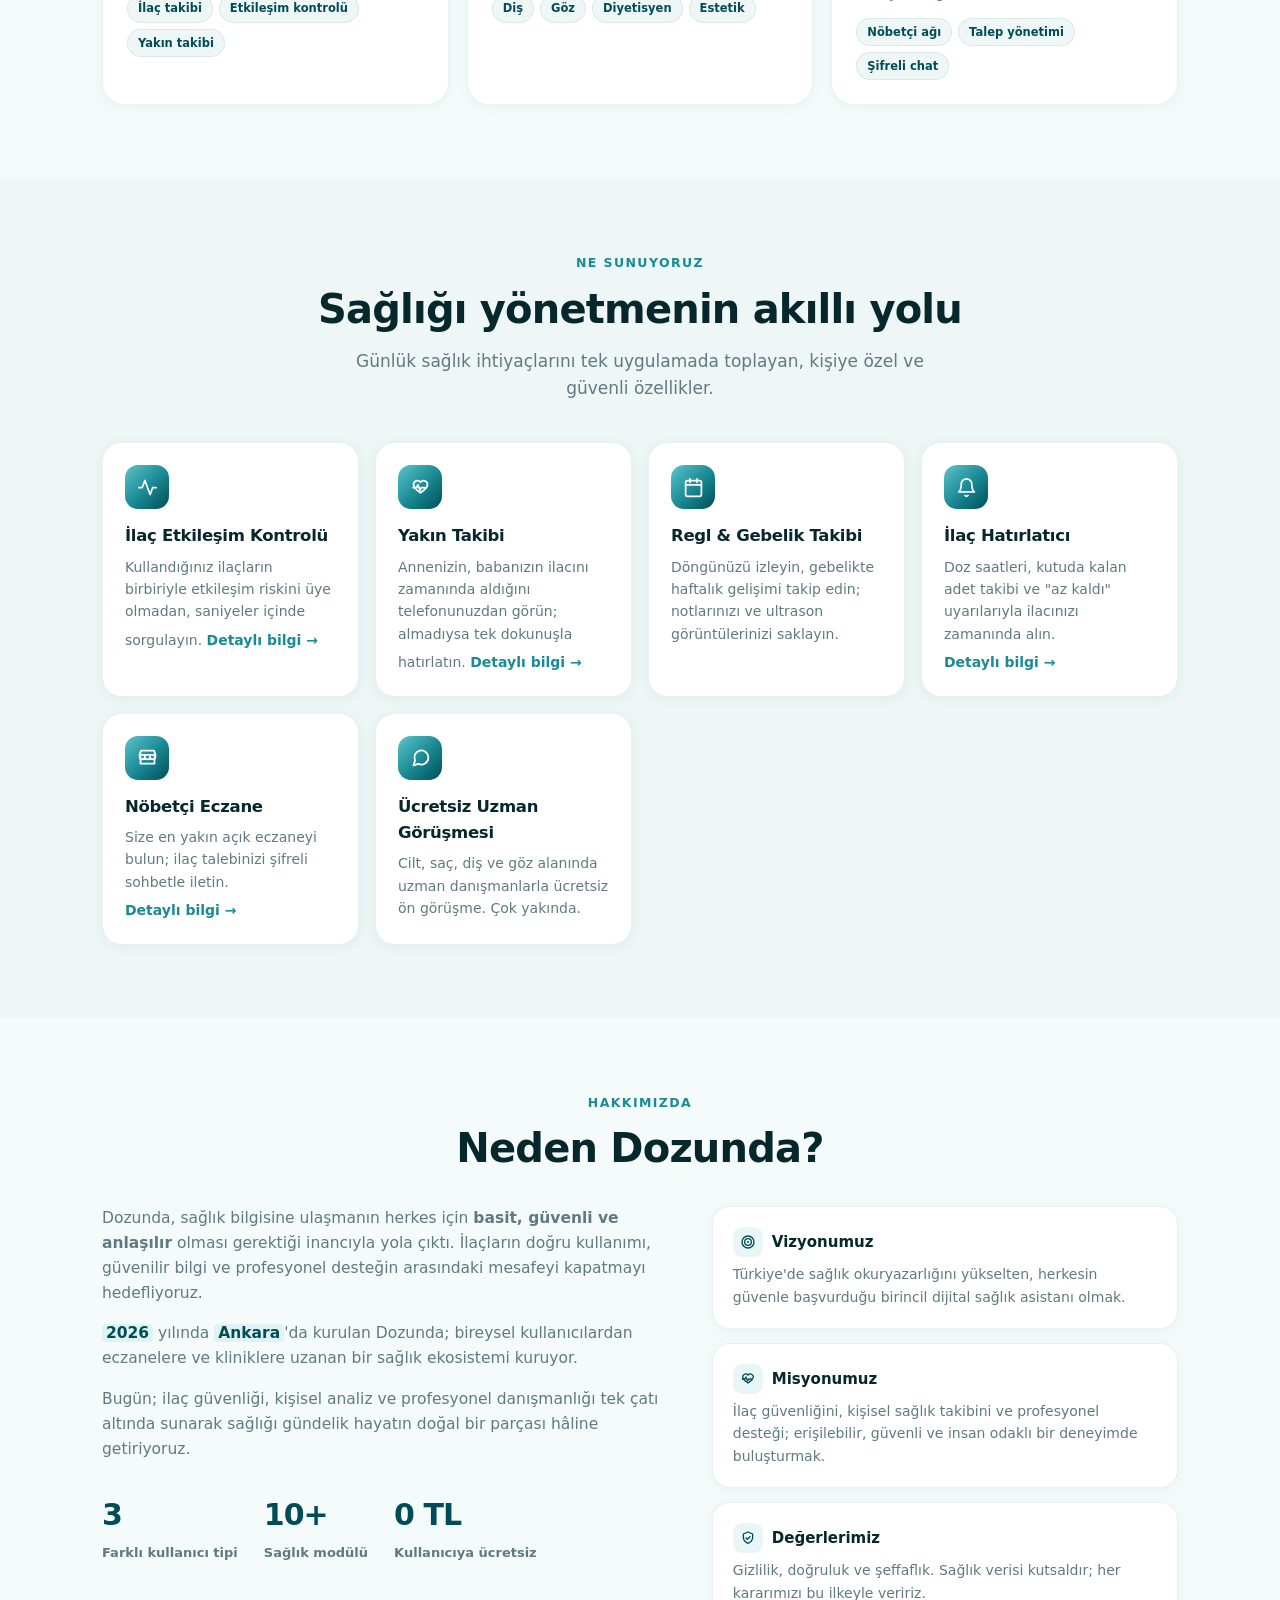
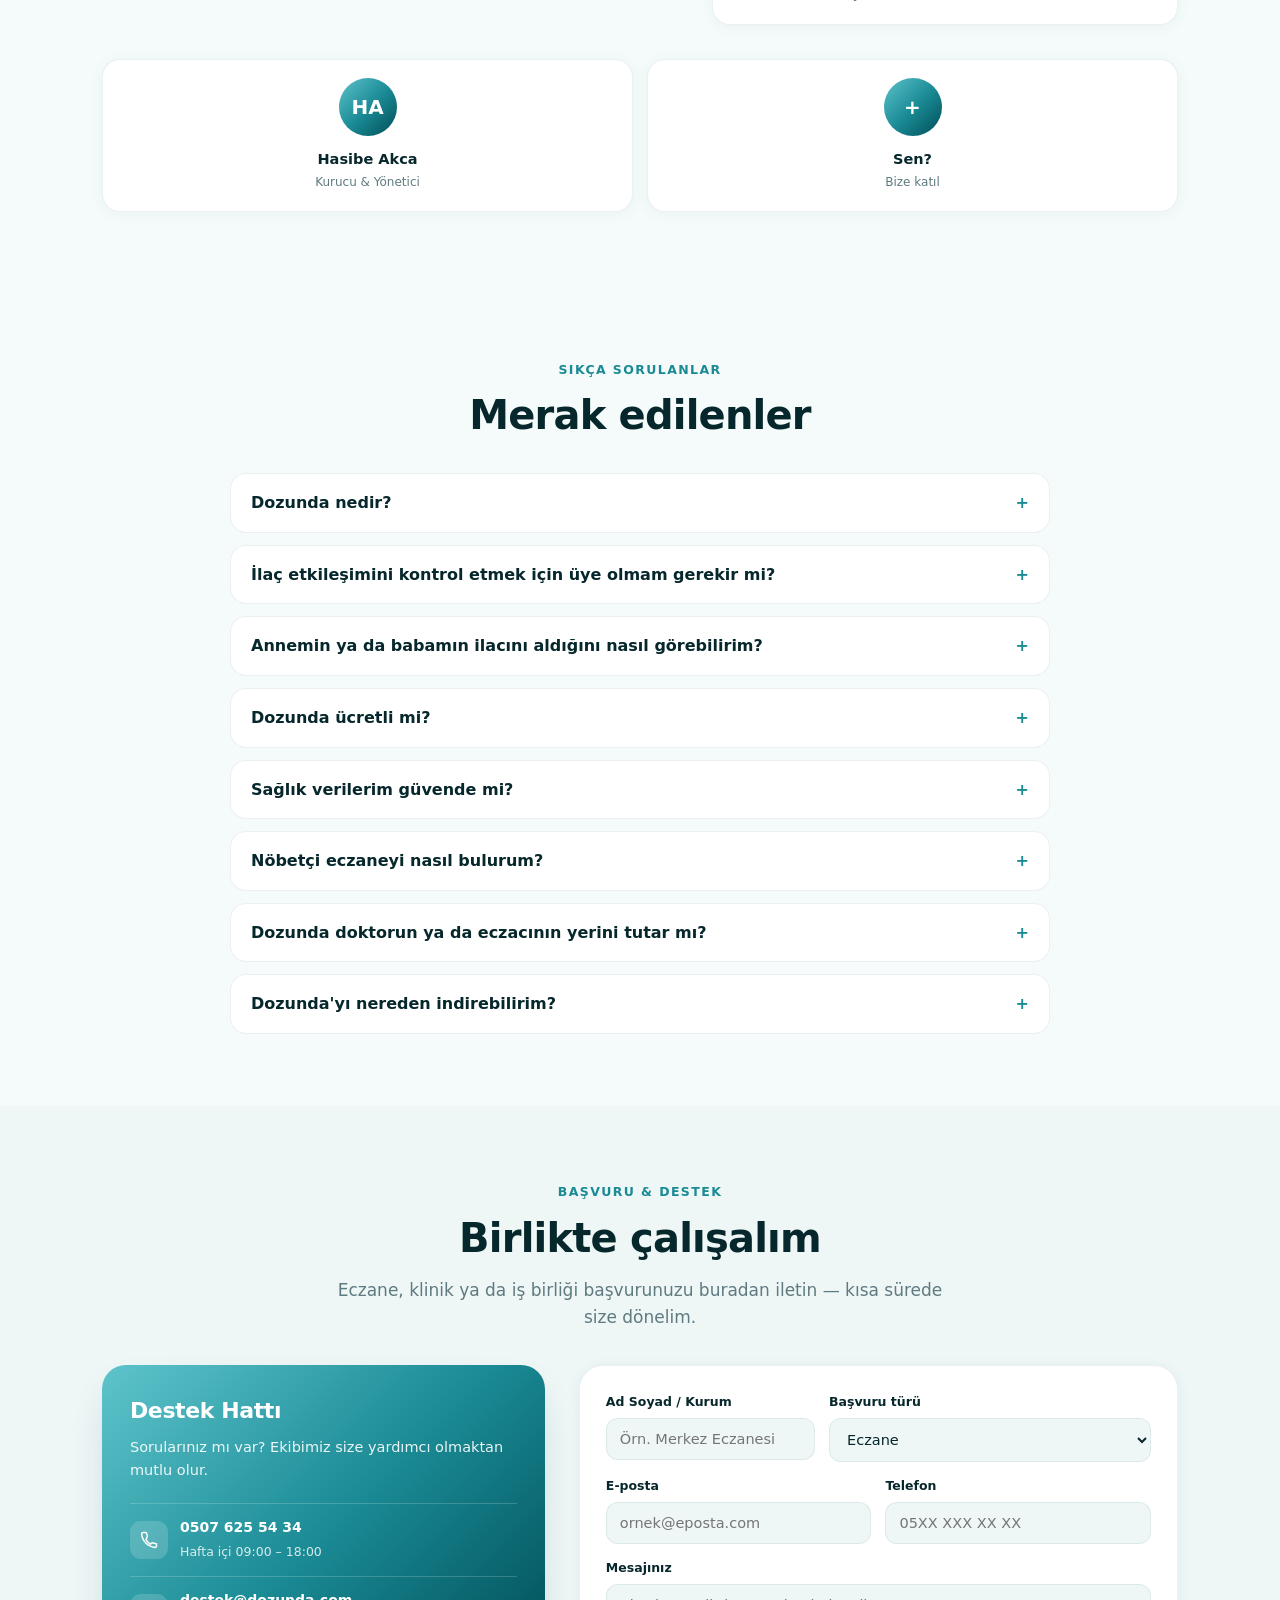
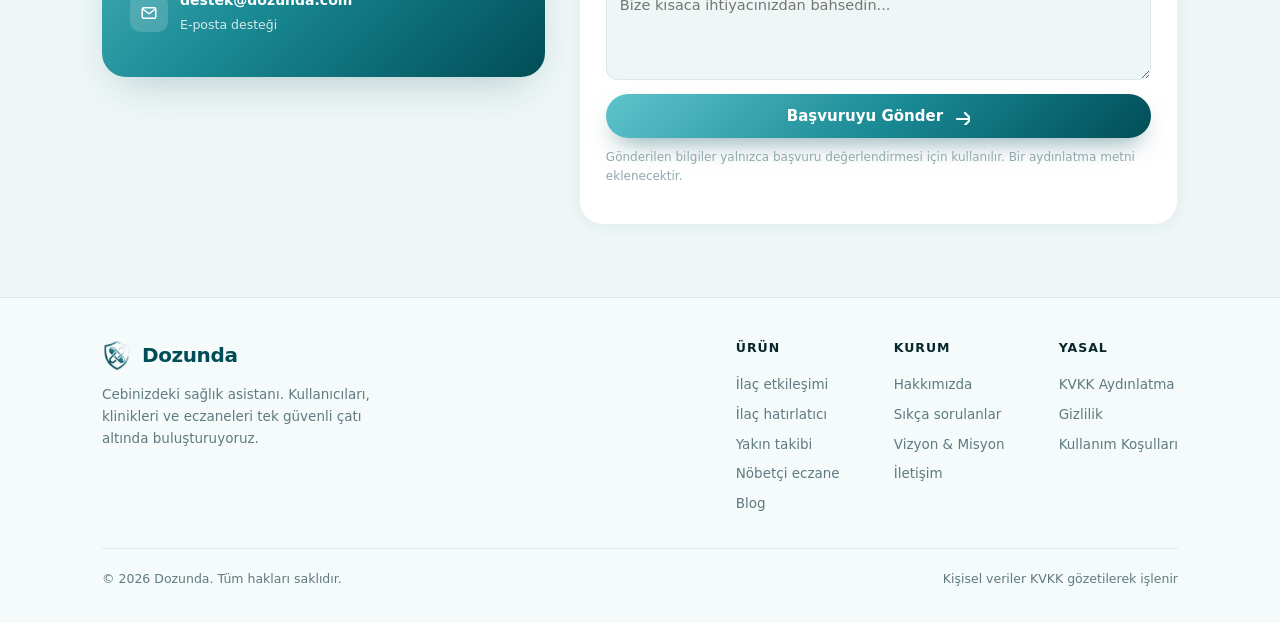
==== commit 542f16fd: "Marka: Dosify -> Dozunda (site metinleri ve gorseller) Alan adi degisikligi (dozunda.com) DNS yayina" ====
--- a/index.html
+++ b/index.html
@@ -6,7 +6,7 @@
 <meta name="viewport" content="width=device-width, initial-scale=1" />
 <meta name="description" content="İlaç etkileşimini üye olmadan kontrol edin, ilaç saatinde hatırlatma alın, anne babanızın ilacını aldığını görün, nöbetçi eczaneyi bulun. Ücretsiz." />
 <meta name="robots" content="index, follow" />
-<link rel="canonical" href="https://dozunda.com/" />
+<link rel="canonical" href="https://dosify-web.onrender.com/" />
 <meta name="theme-color" content="#004D57" />
 <link rel="icon" type="image/png" sizes="192x192" href="/favicon.png" />
 <link rel="apple-touch-icon" href="/apple-touch-icon.png" />
@@ -15,16 +15,16 @@
 <meta property="og:site_name" content="Dozunda" />
 <meta property="og:title" content="Dozunda — Cebinizdeki sağlık asistanı" />
 <meta property="og:description" content="İlaç etkileşimini üye olmadan kontrol edin, ilaç saatinde hatırlatma alın, anne babanızın ilacını aldığını görün, nöbetçi eczaneyi bulun. Ücretsiz." />
-<meta property="og:url" content="https://dozunda.com/" />
-<meta property="og:image" content="https://dozunda.com/og-image.png" />
+<meta property="og:url" content="https://dosify-web.onrender.com/" />
+<meta property="og:image" content="https://dosify-web.onrender.com/og-image.png" />
 <meta property="og:image:width" content="1200" />
 <meta property="og:image:height" content="630" />
 <meta name="twitter:card" content="summary_large_image" />
 <meta name="twitter:title" content="Dozunda — Cebinizdeki sağlık asistanı" />
 <meta name="twitter:description" content="İlaç etkileşimini üye olmadan kontrol edin, ilaç saatinde hatırlatma alın, anne babanızın ilacını aldığını görün, nöbetçi eczaneyi bulun. Ücretsiz." />
-<meta name="twitter:image" content="https://dozunda.com/og-image.png" />
-<script type="application/ld+json">{"@context": "https://schema.org", "@type": "Organization", "name": "Dozunda", "url": "https://dozunda.com/", "logo": "https://dozunda.com/favicon.png", "email": "destek@dozunda.com", "contactPoint": {"@type": "ContactPoint", "contactType": "customer support", "email": "destek@dozunda.com", "areaServed": "TR", "availableLanguage": "Turkish"}}</script>
-<script type="application/ld+json">{"@context": "https://schema.org", "@type": "MobileApplication", "name": "Dozunda", "description": "İlaç etkileşimini üye olmadan kontrol edin, ilaç saatinde hatırlatma alın, anne babanızın ilacını aldığını görün, nöbetçi eczaneyi bulun. Ücretsiz.", "operatingSystem": "Android", "applicationCategory": "HealthApplication", "inLanguage": "tr", "offers": {"@type": "Offer", "price": "0", "priceCurrency": "TRY"}, "url": "https://dozunda.com/"}</script>
+<meta name="twitter:image" content="https://dosify-web.onrender.com/og-image.png" />
+<script type="application/ld+json">{"@context": "https://schema.org", "@type": "Organization", "name": "Dozunda", "url": "https://dosify-web.onrender.com/", "logo": "https://dosify-web.onrender.com/favicon.png", "email": "destek@dozunda.com", "contactPoint": {"@type": "ContactPoint", "contactType": "customer support", "email": "destek@dozunda.com", "areaServed": "TR", "availableLanguage": "Turkish"}}</script>
+<script type="application/ld+json">{"@context": "https://schema.org", "@type": "MobileApplication", "name": "Dozunda", "description": "İlaç etkileşimini üye olmadan kontrol edin, ilaç saatinde hatırlatma alın, anne babanızın ilacını aldığını görün, nöbetçi eczaneyi bulun. Ücretsiz.", "operatingSystem": "Android", "applicationCategory": "HealthApplication", "inLanguage": "tr", "offers": {"@type": "Offer", "price": "0", "priceCurrency": "TRY"}, "url": "https://dosify-web.onrender.com/"}</script>
 <script type="application/ld+json">{"@context": "https://schema.org", "@type": "FAQPage", "mainEntity": [{"@type": "Question", "name": "Dozunda nedir?", "acceptedAnswer": {"@type": "Answer", "text": "Dozunda, cebinizdeki ücretsiz sağlık asistanıdır. Kullandığınız ilaçların birbiriyle etkileşimini kontrol eder, ilaç saatinde hatırlatır, annenizin babanızın ilacını zamanında aldığını görmenizi sağlar ve en yakın nöbetçi eczaneyi bulur."}}, {"@type": "Question", "name": "İlaç etkileşimini kontrol etmek için üye olmam gerekir mi?", "acceptedAnswer": {"@type": "Answer", "text": "Hayır. İlaç etkileşim kontrolü üye olmadan çalışır; ilaç adlarını yazmanız ya da kutudaki karekodu okutmanız yeterlidir. Sonuçlar bilgilendirme amaçlıdır, ilacınızla ilgili kararları hekiminize veya eczacınıza danışarak verin."}}, {"@type": "Question", "name": "Annemin ya da babamın ilacını aldığını nasıl görebilirim?", "acceptedAnswer": {"@type": "Answer", "text": "Yakınınız kendi telefonunda Profil > Yakınlarım bölümünden bir eşleştirme kodu oluşturur, siz bu kodu girersiniz ve yakınınız onaylar. Sonrasında hangi dozu ne zaman aldığını görebilir, almadığı bir doz için tek dokunuşla hatırlatma gönderebilirsiniz."}}, {"@type": "Question", "name": "Dozunda ücretli mi?", "acceptedAnswer": {"@type": "Answer", "text": "Hayır, Dozunda kullanıcılar için ücretsizdir. Aile ve yakın takibi özellikleri de ücretsizdir."}}, {"@type": "Question", "name": "Sağlık verilerim güvende mi?", "acceptedAnswer": {"@type": "Answer", "text": "Telefon numaranız şifrelenmiş bir özet olarak saklanır; sağlık verileriniz yalnızca sizin onayınızla işlenir. Yakın takibinde karşı taraf yalnızca izin verdiğiniz ilaç ve doz bilgisini görür; alerji, hastalık gibi diğer bilgileriniz paylaşılmaz. Onayınızı ve verilerinizi istediğiniz zaman geri alabilir, silebilirsiniz."}}, {"@type": "Question", "name": "Nöbetçi eczaneyi nasıl bulurum?", "acceptedAnswer": {"@type": "Answer", "text": "Uygulamada il ve ilçenizi seçmeniz yeterli; o günün nöbetçi eczaneleri listelenir. Nöbet listeleri il eczacı odalarından alınır, yola çıkmadan önce eczaneyi aramanızı öneririz."}}, {"@type": "Question", "name": "Dozunda doktorun ya da eczacının yerini tutar mı?", "acceptedAnswer": {"@type": "Answer", "text": "Hayır. Dozunda teşhis veya tedavi aracı değildir; ilaçlarınızı düzenli ve güvenli kullanmanıza yardımcı olan bir bilgilendirme ve takip aracıdır."}}, {"@type": "Question", "name": "Dozunda'yı nereden indirebilirim?", "acceptedAnswer": {"@type": "Answer", "text": "Dozunda çok yakında Google Play'de. Yayına çıktığında haber almak için aşağıdaki formdan \"Birey / Hasta\" seçerek bize yazabilirsiniz."}}]}</script>
 <style>
   :root {
@@ -418,7 +418,7 @@
         </div>
         <div class="field"><label for="mesaj">Mesajınız</label><textarea id="mesaj" name="message" placeholder="Bize kısaca ihtiyacınızdan bahsedin..."></textarea></div>
         <button class="btn btn-primary" type="submit" style="width:100%;justify-content:center">Başvuruyu Gönder <svg><use href="#s-arrow"/></svg></button>
-        <p class="form-note">Gönderdiğiniz bilgiler yalnızca size geri dönmek için kullanılır. Ayrıntılar için <a href="/kvkk/">KVKK Aydınlatma Metni</a>'ni okuyabilirsiniz.</p>
+        <p class="form-note">Gönderilen bilgiler yalnızca başvuru değerlendirmesi için kullanılır. Bir aydınlatma metni eklenecektir.</p>
         <div class="ok-msg" id="okMsg">✓ Başvurunuz alındı! En kısa sürede sizinle iletişime geçeceğiz.</div>
         <div class="ok-msg" id="errMsg" style="background:rgba(180,35,24,0.10);border-color:rgba(180,35,24,0.35);color:#b42318">Bir sorun oluştu, lütfen tekrar deneyin veya destek@dozunda.com'a yazın.</div>
       </form>
@@ -455,7 +455,7 @@
       <div class="ft-cols">
         <div class="ft-col"><h5>Ürün</h5><a href="/ilac-etkilesimi/">İlaç etkileşimi</a><a href="/ilac-hatirlatici/">İlaç hatırlatıcı</a><a href="/yakin-takibi/">Yakın takibi</a><a href="/nobetci-eczane/">Nöbetçi eczane</a><a href="/blog/">Blog</a></div>
         <div class="ft-col"><h5>Kurum</h5><a href="#hakkimizda">Hakkımızda</a><a href="#sss">Sıkça sorulanlar</a><a href="#hakkimizda">Vizyon &amp; Misyon</a><a href="#basvuru">İletişim</a></div>
-        <div class="ft-col"><h5>Yasal</h5><a href="/kvkk/">KVKK Aydınlatma</a><a href="/gizlilik/">Gizlilik</a><a href="/acik-riza/">Açık rıza</a><a href="/kullanim-kosullari/">Kullanım Koşulları</a></div>
+        <div class="ft-col"><h5>Yasal</h5><a href="#">KVKK Aydınlatma</a><a href="#">Gizlilik</a><a href="#">Kullanım Koşulları</a></div>
       </div>
     </div>
     <div class="ft-bottom">
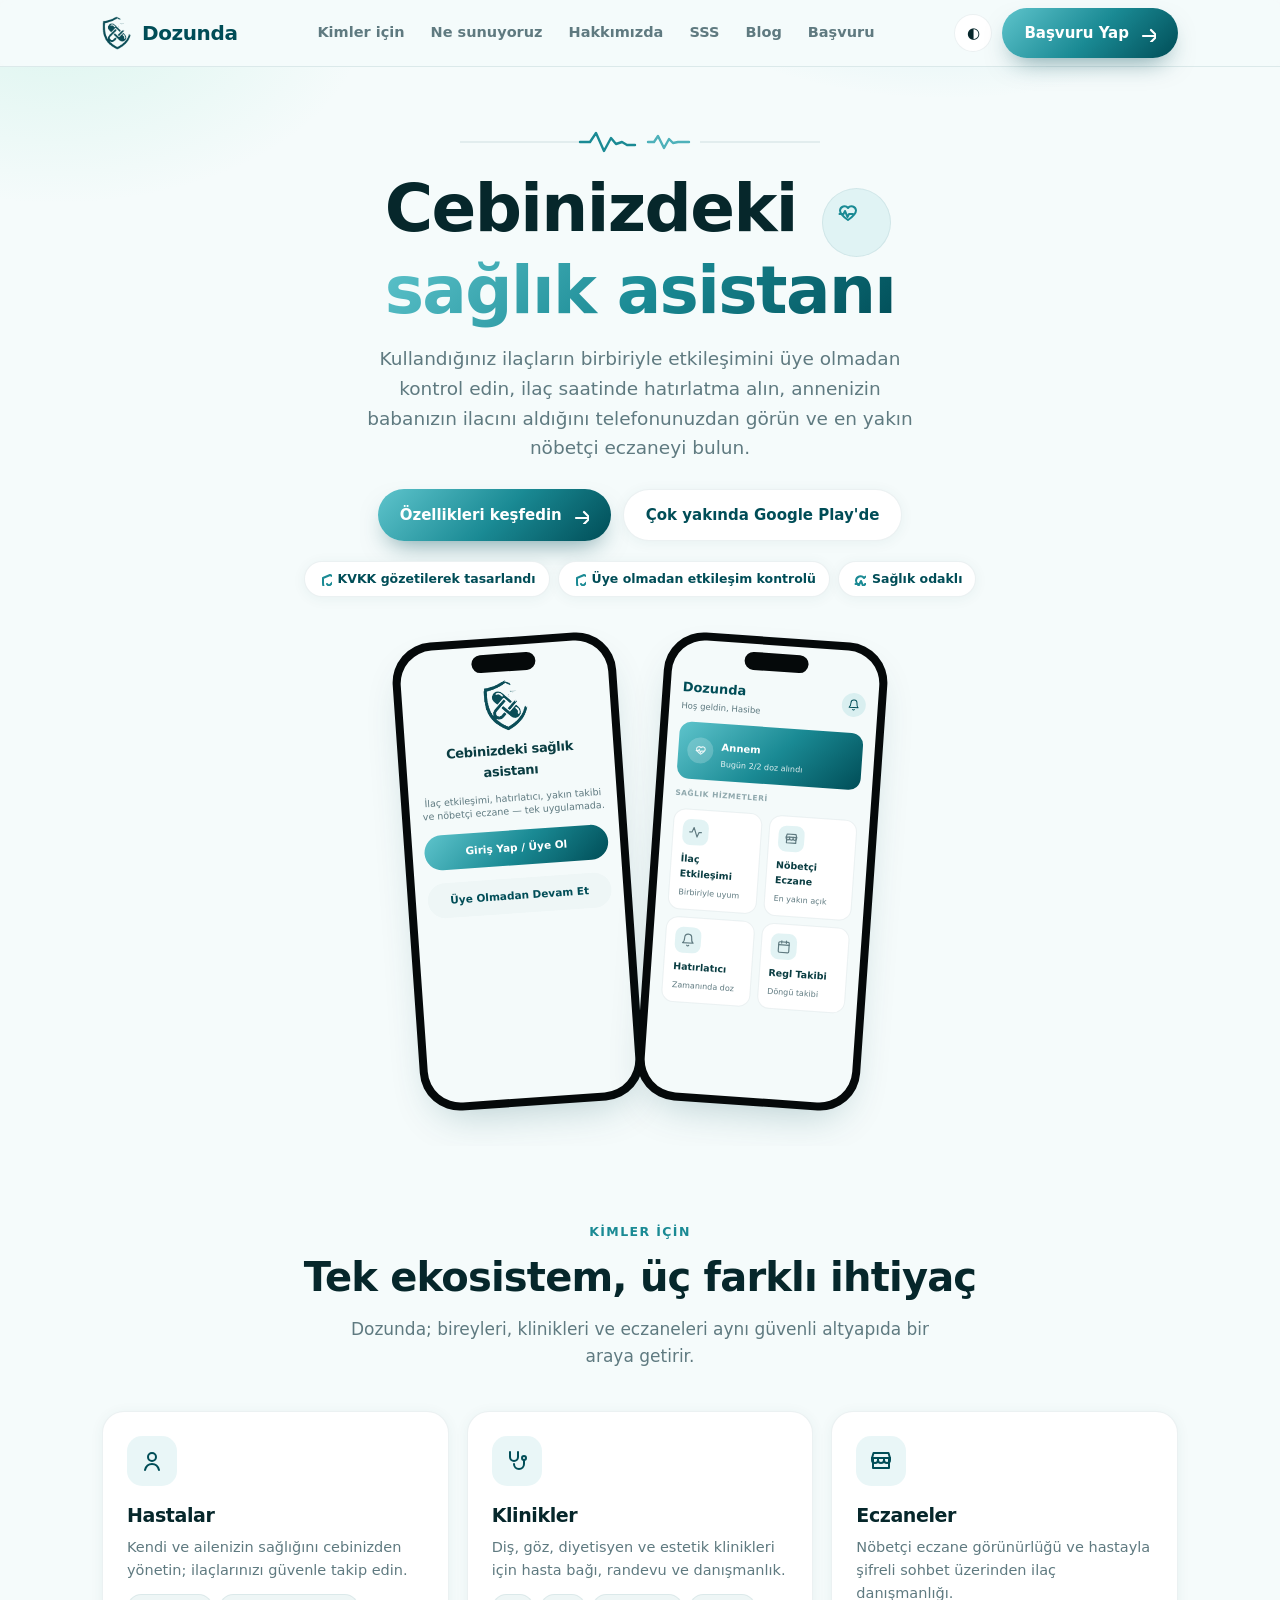
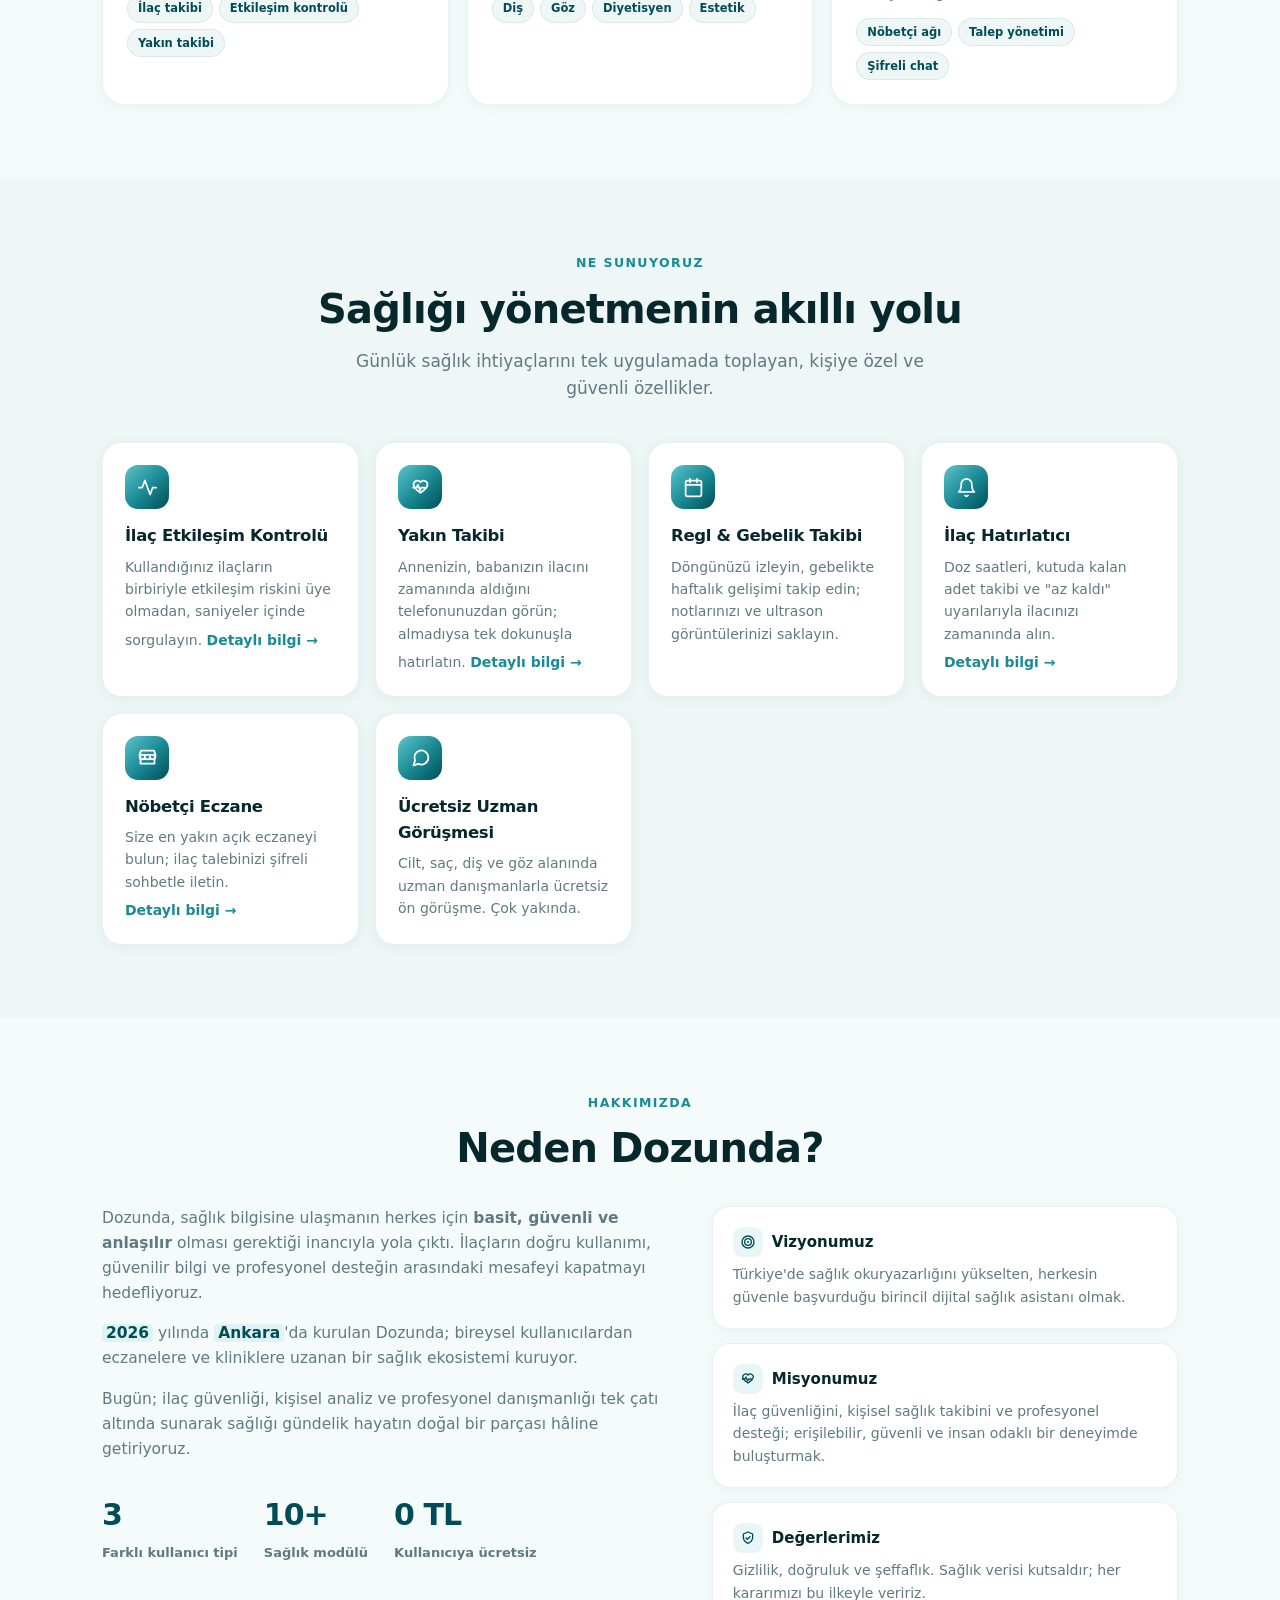
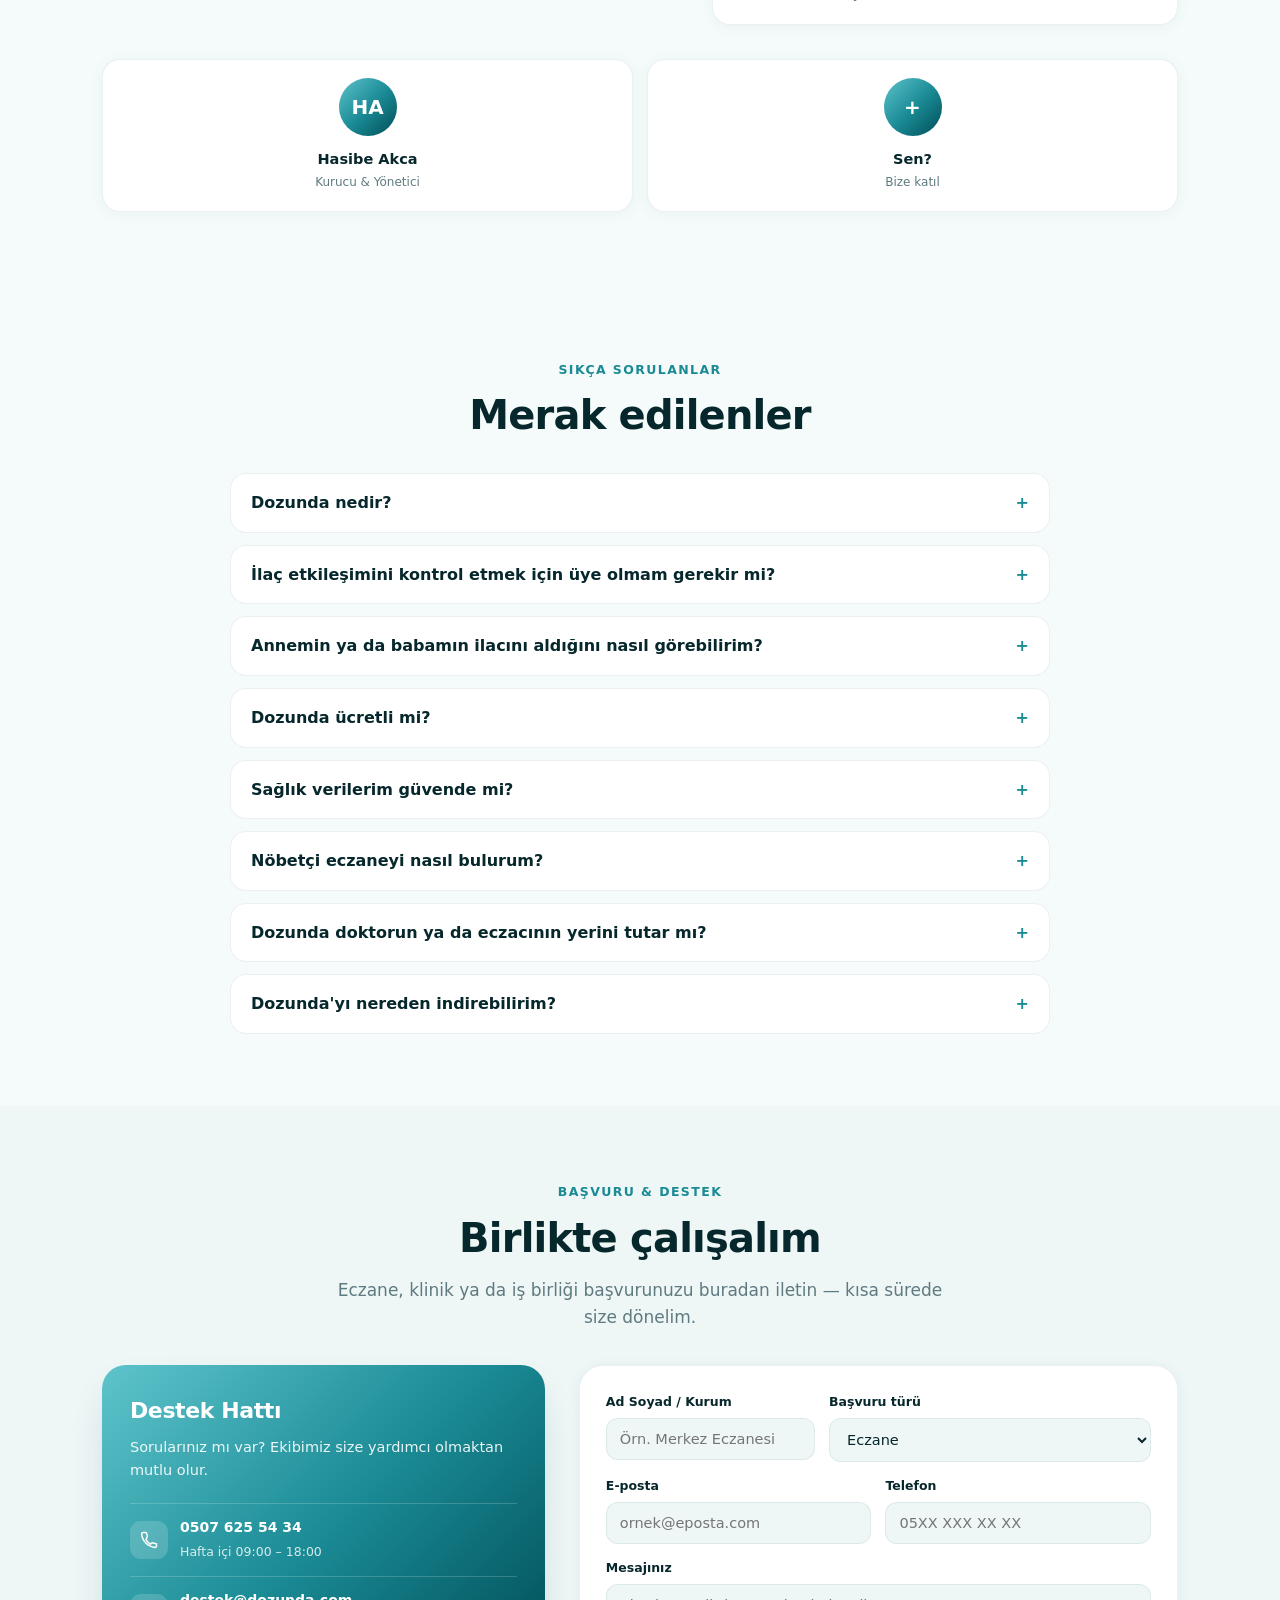
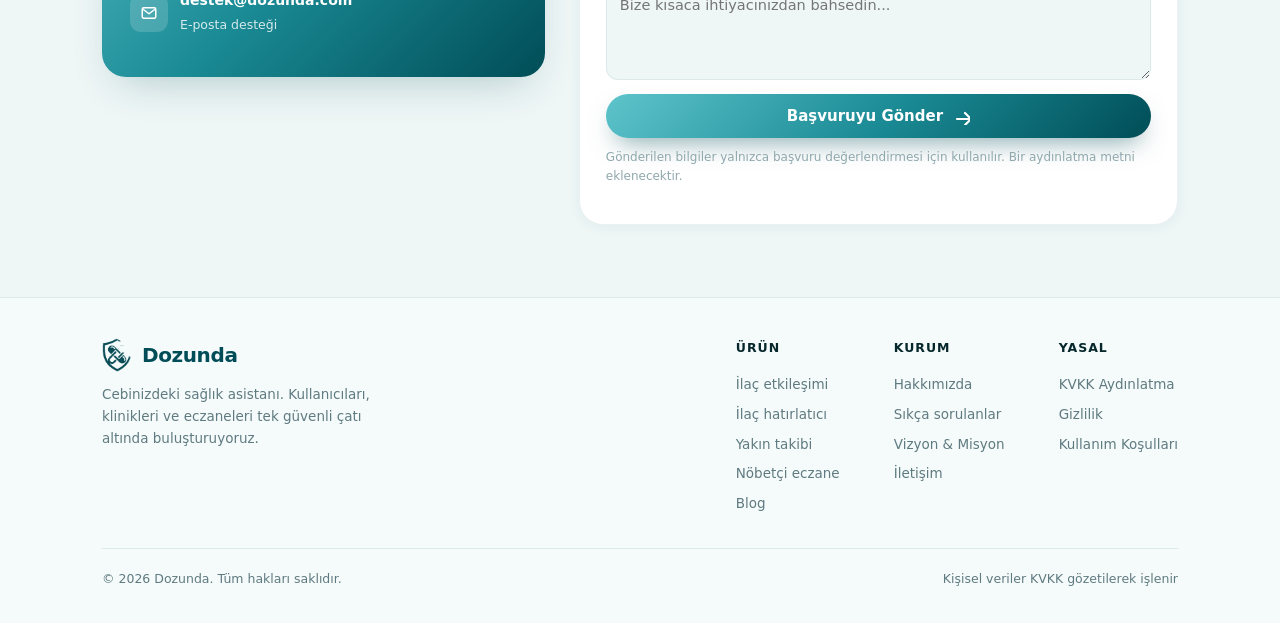
==== commit a7401896: "fix(logo): basliktaki kalkan kucuk boyutta silik gorunuyordu Kaynak logonun kenarlari yumusak oldugu" ====
--- a/index.html
+++ b/index.html
@@ -28,7 +28,9 @@
 <script type="application/ld+json">{"@context": "https://schema.org", "@type": "FAQPage", "mainEntity": [{"@type": "Question", "name": "Dozunda nedir?", "acceptedAnswer": {"@type": "Answer", "text": "Dozunda, cebinizdeki ücretsiz sağlık asistanıdır. Kullandığınız ilaçların birbiriyle etkileşimini kontrol eder, ilaç saatinde hatırlatır, annenizin babanızın ilacını zamanında aldığını görmenizi sağlar ve en yakın nöbetçi eczaneyi bulur."}}, {"@type": "Question", "name": "İlaç etkileşimini kontrol etmek için üye olmam gerekir mi?", "acceptedAnswer": {"@type": "Answer", "text": "Hayır. İlaç etkileşim kontrolü üye olmadan çalışır; ilaç adlarını yazmanız ya da kutudaki karekodu okutmanız yeterlidir. Sonuçlar bilgilendirme amaçlıdır, ilacınızla ilgili kararları hekiminize veya eczacınıza danışarak verin."}}, {"@type": "Question", "name": "Annemin ya da babamın ilacını aldığını nasıl görebilirim?", "acceptedAnswer": {"@type": "Answer", "text": "Yakınınız kendi telefonunda Profil > Yakınlarım bölümünden bir eşleştirme kodu oluşturur, siz bu kodu girersiniz ve yakınınız onaylar. Sonrasında hangi dozu ne zaman aldığını görebilir, almadığı bir doz için tek dokunuşla hatırlatma gönderebilirsiniz."}}, {"@type": "Question", "name": "Dozunda ücretli mi?", "acceptedAnswer": {"@type": "Answer", "text": "Hayır, Dozunda kullanıcılar için ücretsizdir. Aile ve yakın takibi özellikleri de ücretsizdir."}}, {"@type": "Question", "name": "Sağlık verilerim güvende mi?", "acceptedAnswer": {"@type": "Answer", "text": "Telefon numaranız şifrelenmiş bir özet olarak saklanır; sağlık verileriniz yalnızca sizin onayınızla işlenir. Yakın takibinde karşı taraf yalnızca izin verdiğiniz ilaç ve doz bilgisini görür; alerji, hastalık gibi diğer bilgileriniz paylaşılmaz. Onayınızı ve verilerinizi istediğiniz zaman geri alabilir, silebilirsiniz."}}, {"@type": "Question", "name": "Nöbetçi eczaneyi nasıl bulurum?", "acceptedAnswer": {"@type": "Answer", "text": "Uygulamada il ve ilçenizi seçmeniz yeterli; o günün nöbetçi eczaneleri listelenir. Nöbet listeleri il eczacı odalarından alınır, yola çıkmadan önce eczaneyi aramanızı öneririz."}}, {"@type": "Question", "name": "Dozunda doktorun ya da eczacının yerini tutar mı?", "acceptedAnswer": {"@type": "Answer", "text": "Hayır. Dozunda teşhis veya tedavi aracı değildir; ilaçlarınızı düzenli ve güvenli kullanmanıza yardımcı olan bir bilgilendirme ve takip aracıdır."}}, {"@type": "Question", "name": "Dozunda'yı nereden indirebilirim?", "acceptedAnswer": {"@type": "Answer", "text": "Dozunda çok yakında Google Play'de. Yayına çıktığında haber almak için aşağıdaki formdan \"Birey / Hasta\" seçerek bize yazabilirsiniz."}}]}</script>
 <style>
   :root {
-    --logo: url("[data-uri]");
+    --logo-ink: url("/assets/logo-ink.png");
+    --logo-lt: url("/assets/logo-light.png");
+    --logo: var(--logo-ink);
     --bg: #F5FBFB; --surface: #FFFFFF; --surface-2: #EEF6F6;
     --ink: #06272B; --ink-soft: #0A3D42; --muted: #5F7A80; --muted-2: #8FA8AD;
     --primary: #1A8A94; --primary-dark: #004D57; --accent: #4EB1BA; --accent-2: #5EC4CC;
@@ -41,13 +43,13 @@
     --maxw: 1120px;
   }
   @media (prefers-color-scheme: dark) {
-    :root { --bg:#061618; --surface:#0B2427; --surface-2:#0E2B2E; --ink:#EAF3F1; --ink-soft:#CFE4E1;
+    :root { --logo: var(--logo-lt); --bg:#061618; --surface:#0B2427; --surface-2:#0E2B2E; --ink:#EAF3F1; --ink-soft:#CFE4E1;
       --muted:#9DB5B3; --muted-2:#6E8988; --line:rgba(140,200,200,0.14); --card-line:rgba(140,200,200,0.12);
       --soft:rgba(78,177,186,0.16); --wash1:rgba(94,196,204,0.20); --wash2:rgba(26,138,148,0.16);
       --shadow-sm:0 2px 16px rgba(0,0,0,0.4); --shadow-md:0 20px 50px -18px rgba(0,0,0,0.6); }
   }
-  :root[data-theme="light"] { --bg:#F5FBFB; --surface:#fff; --surface-2:#EEF6F6; --ink:#06272B; --ink-soft:#0A3D42; --muted:#5F7A80; --muted-2:#8FA8AD; --line:rgba(0,77,87,0.10); --card-line:rgba(0,77,87,0.08); --soft:rgba(78,177,186,0.12); --wash1:rgba(94,196,204,0.28); --wash2:rgba(120,220,190,0.20); --shadow-sm:0 2px 14px rgba(0,77,87,0.06); --shadow-md:0 18px 44px -18px rgba(0,77,87,0.30); }
-  :root[data-theme="dark"] { --bg:#061618; --surface:#0B2427; --surface-2:#0E2B2E; --ink:#EAF3F1; --ink-soft:#CFE4E1; --muted:#9DB5B3; --muted-2:#6E8988; --line:rgba(140,200,200,0.14); --card-line:rgba(140,200,200,0.12); --soft:rgba(78,177,186,0.16); --wash1:rgba(94,196,204,0.20); --wash2:rgba(26,138,148,0.16); --shadow-sm:0 2px 16px rgba(0,0,0,0.4); --shadow-md:0 20px 50px -18px rgba(0,0,0,0.6); }
+  :root[data-theme="light"] { --logo: var(--logo-ink); --bg:#F5FBFB; --surface:#fff; --surface-2:#EEF6F6; --ink:#06272B; --ink-soft:#0A3D42; --muted:#5F7A80; --muted-2:#8FA8AD; --line:rgba(0,77,87,0.10); --card-line:rgba(0,77,87,0.08); --soft:rgba(78,177,186,0.12); --wash1:rgba(94,196,204,0.28); --wash2:rgba(120,220,190,0.20); --shadow-sm:0 2px 14px rgba(0,77,87,0.06); --shadow-md:0 18px 44px -18px rgba(0,77,87,0.30); }
+  :root[data-theme="dark"] { --logo: var(--logo-lt); --bg:#061618; --surface:#0B2427; --surface-2:#0E2B2E; --ink:#EAF3F1; --ink-soft:#CFE4E1; --muted:#9DB5B3; --muted-2:#6E8988; --line:rgba(140,200,200,0.14); --card-line:rgba(140,200,200,0.12); --soft:rgba(78,177,186,0.16); --wash1:rgba(94,196,204,0.20); --wash2:rgba(26,138,148,0.16); --shadow-sm:0 2px 16px rgba(0,0,0,0.4); --shadow-md:0 20px 50px -18px rgba(0,0,0,0.6); }
 
   * { box-sizing: border-box; }
   html { scroll-behavior: smooth; }
@@ -71,7 +73,9 @@
   .nav-inner { display: flex; align-items: center; justify-content: space-between; height: 66px; }
   .brand { display: flex; align-items: center; gap: 10px; font-weight: 800; font-size: 20px; letter-spacing: -0.4px; color: var(--primary-dark); }
   .brand .logo { width: 30px; height: 34px; background: var(--logo) center/contain no-repeat; }
-  :root[data-theme="dark"] .brand .logo, @media (prefers-color-scheme: dark) { }
+  @media (prefers-color-scheme: dark) { .brand { color: var(--accent-2); } }
+  :root[data-theme="dark"] .brand { color: var(--accent-2); }
+  :root[data-theme="light"] .brand { color: var(--primary-dark); }
   nav.links { display: flex; gap: 26px; align-items: center; }
   nav.links a { font-size: 14.5px; font-weight: 600; color: var(--muted); }
   nav.links a:hover { color: var(--ink); }
@@ -102,7 +106,7 @@
   @media (max-width: 620px) { .phone.tilt-l, .phone.tilt-r { transform: none; } .phone { width: 200px; } }
   .phone .scr { width: 100%; height: 100%; border-radius: 33px; overflow: hidden; background: #F4FAFA; color: #0A3D42; position: relative; padding: 34px 12px 12px; display: flex; flex-direction: column; gap: 9px; text-align: left; }
   .phone .isl { position: absolute; top: 8px; left: 50%; transform: translateX(-50%); width: 64px; height: 18px; background: #05090a; border-radius: 999px; }
-  .m-logo { width: 46px; height: 52px; background: var(--logo) center/contain no-repeat; align-self: center; }
+  .m-logo { width: 46px; height: 52px; background: var(--logo-ink) center/contain no-repeat; align-self: center; }
   .m-h { font-weight: 800; font-size: 13px; color: #0A3D42; text-align: center; letter-spacing: -0.3px; }
   .m-s { font-size: 9.5px; color: #5F7A80; text-align: center; line-height: 1.4; }
   .m-btn { margin-top: 4px; border-radius: 999px; padding: 9px; text-align: center; font-size: 10.5px; font-weight: 700; color: #fff; background: var(--grad); }
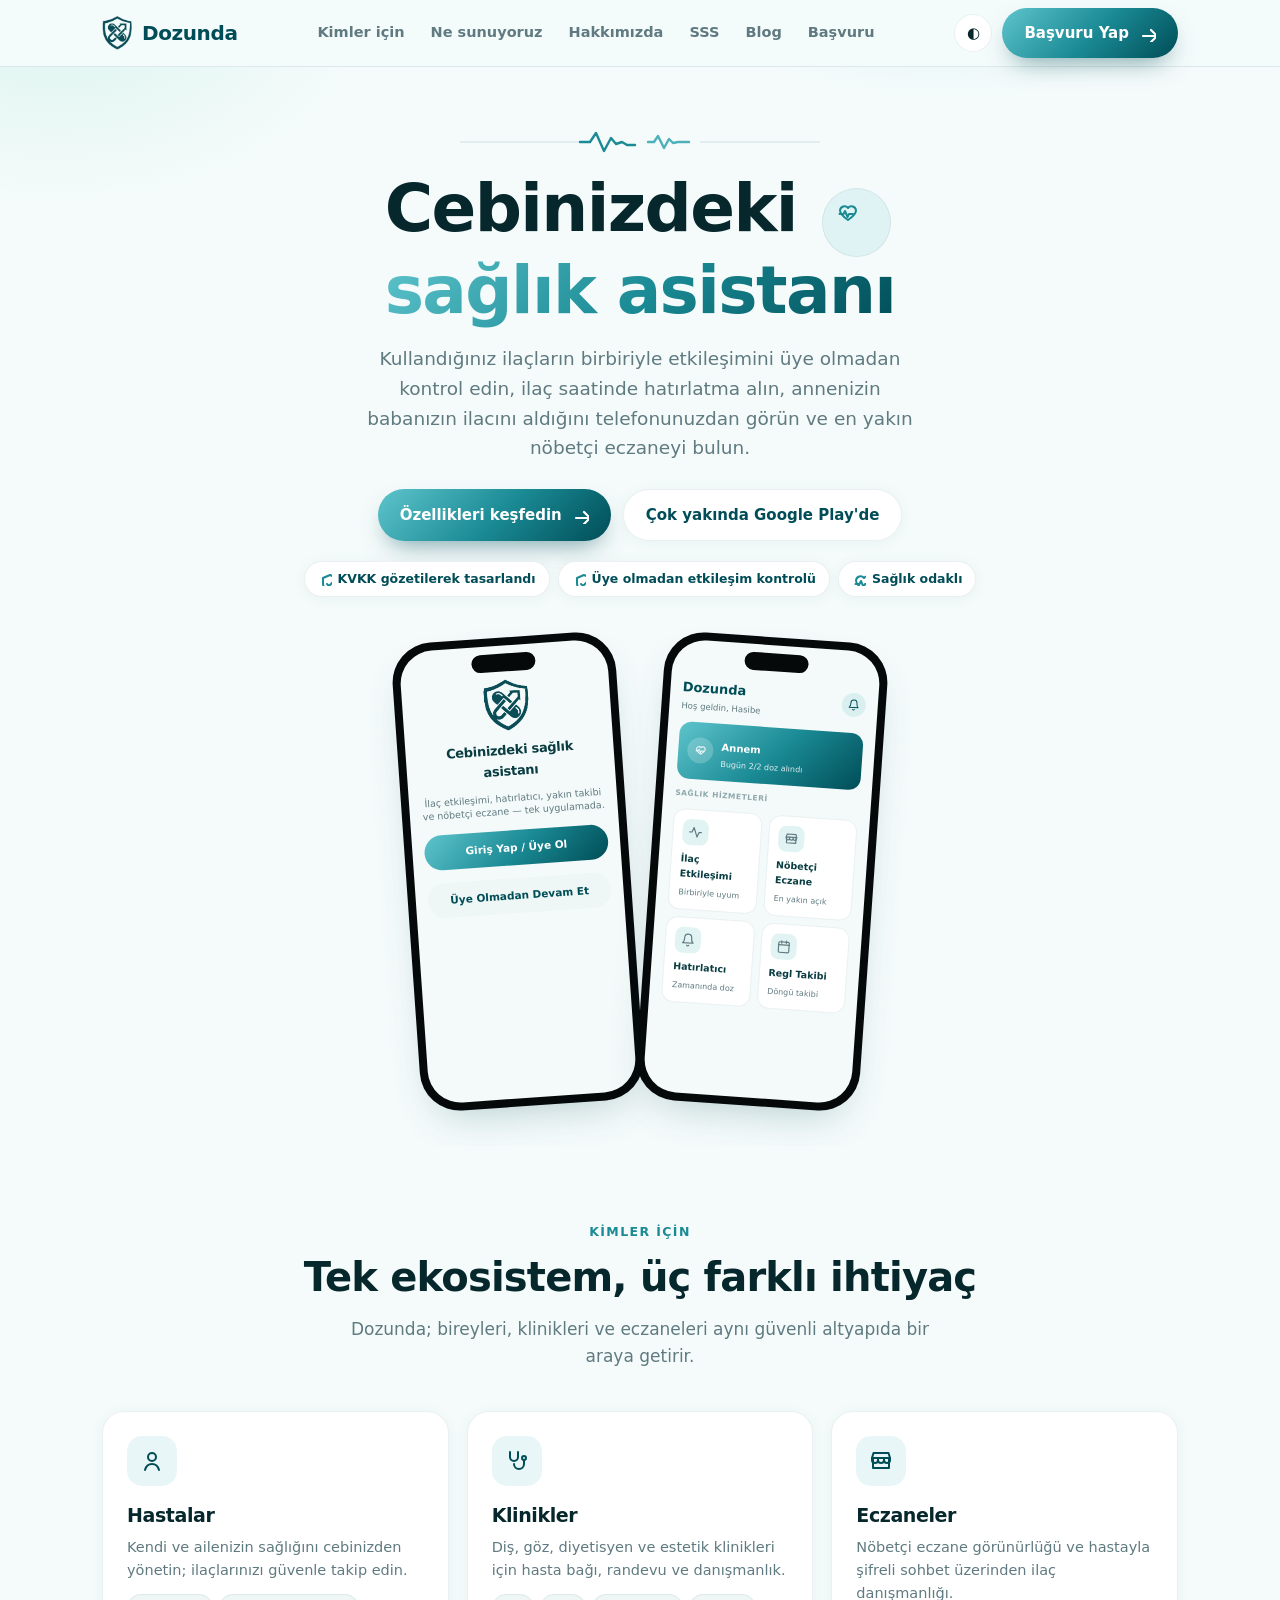
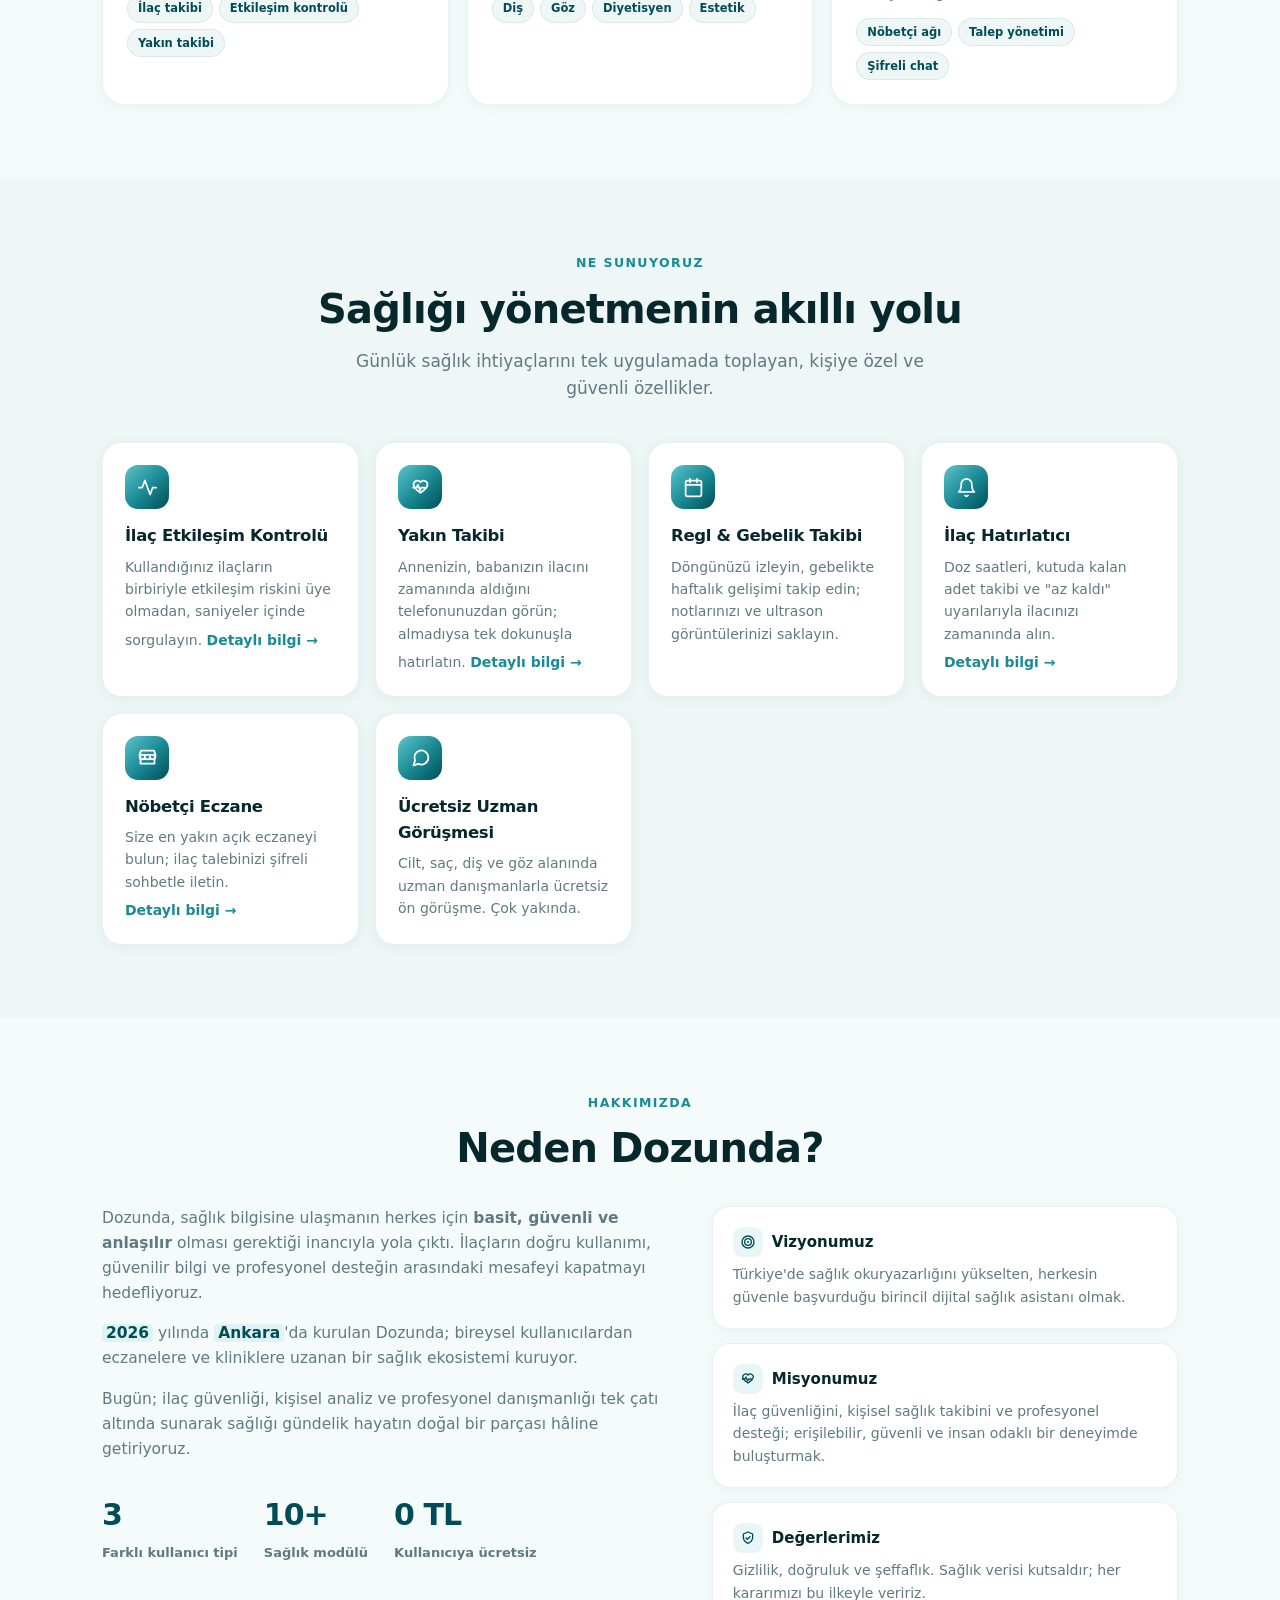
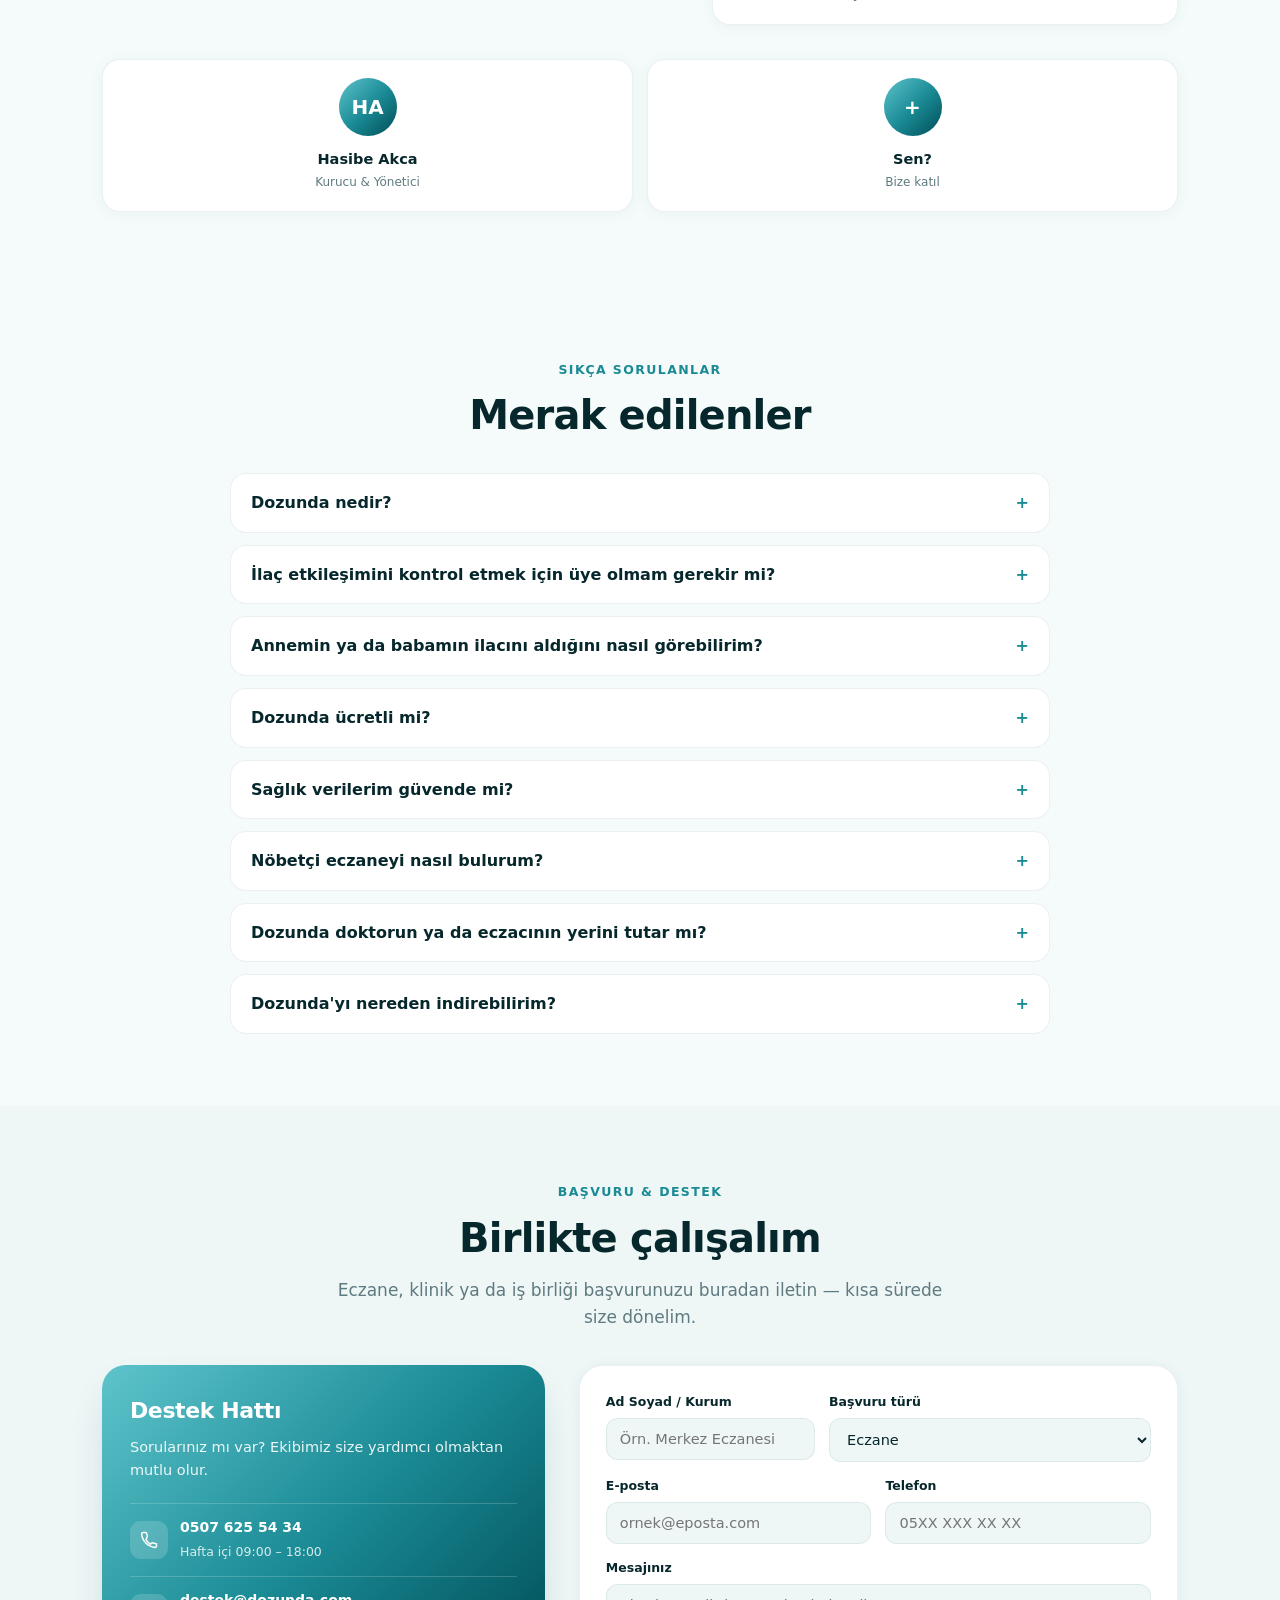
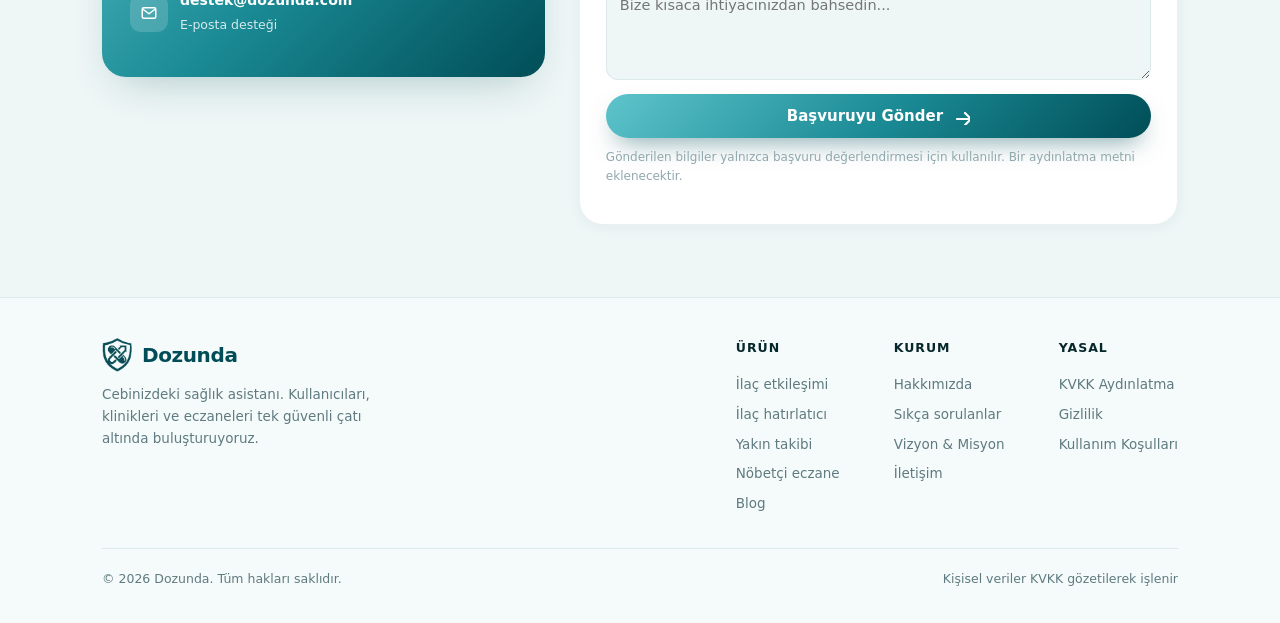
==== commit 498e8694: "fix(logo): kalkanin sag kenari kayboluyordu - alfa esigi dusuruldu, lekeler temizlendi" ====
--- a/index.html
+++ b/index.html
@@ -28,8 +28,8 @@
 <script type="application/ld+json">{"@context": "https://schema.org", "@type": "FAQPage", "mainEntity": [{"@type": "Question", "name": "Dozunda nedir?", "acceptedAnswer": {"@type": "Answer", "text": "Dozunda, cebinizdeki ücretsiz sağlık asistanıdır. Kullandığınız ilaçların birbiriyle etkileşimini kontrol eder, ilaç saatinde hatırlatır, annenizin babanızın ilacını zamanında aldığını görmenizi sağlar ve en yakın nöbetçi eczaneyi bulur."}}, {"@type": "Question", "name": "İlaç etkileşimini kontrol etmek için üye olmam gerekir mi?", "acceptedAnswer": {"@type": "Answer", "text": "Hayır. İlaç etkileşim kontrolü üye olmadan çalışır; ilaç adlarını yazmanız ya da kutudaki karekodu okutmanız yeterlidir. Sonuçlar bilgilendirme amaçlıdır, ilacınızla ilgili kararları hekiminize veya eczacınıza danışarak verin."}}, {"@type": "Question", "name": "Annemin ya da babamın ilacını aldığını nasıl görebilirim?", "acceptedAnswer": {"@type": "Answer", "text": "Yakınınız kendi telefonunda Profil > Yakınlarım bölümünden bir eşleştirme kodu oluşturur, siz bu kodu girersiniz ve yakınınız onaylar. Sonrasında hangi dozu ne zaman aldığını görebilir, almadığı bir doz için tek dokunuşla hatırlatma gönderebilirsiniz."}}, {"@type": "Question", "name": "Dozunda ücretli mi?", "acceptedAnswer": {"@type": "Answer", "text": "Hayır, Dozunda kullanıcılar için ücretsizdir. Aile ve yakın takibi özellikleri de ücretsizdir."}}, {"@type": "Question", "name": "Sağlık verilerim güvende mi?", "acceptedAnswer": {"@type": "Answer", "text": "Telefon numaranız şifrelenmiş bir özet olarak saklanır; sağlık verileriniz yalnızca sizin onayınızla işlenir. Yakın takibinde karşı taraf yalnızca izin verdiğiniz ilaç ve doz bilgisini görür; alerji, hastalık gibi diğer bilgileriniz paylaşılmaz. Onayınızı ve verilerinizi istediğiniz zaman geri alabilir, silebilirsiniz."}}, {"@type": "Question", "name": "Nöbetçi eczaneyi nasıl bulurum?", "acceptedAnswer": {"@type": "Answer", "text": "Uygulamada il ve ilçenizi seçmeniz yeterli; o günün nöbetçi eczaneleri listelenir. Nöbet listeleri il eczacı odalarından alınır, yola çıkmadan önce eczaneyi aramanızı öneririz."}}, {"@type": "Question", "name": "Dozunda doktorun ya da eczacının yerini tutar mı?", "acceptedAnswer": {"@type": "Answer", "text": "Hayır. Dozunda teşhis veya tedavi aracı değildir; ilaçlarınızı düzenli ve güvenli kullanmanıza yardımcı olan bir bilgilendirme ve takip aracıdır."}}, {"@type": "Question", "name": "Dozunda'yı nereden indirebilirim?", "acceptedAnswer": {"@type": "Answer", "text": "Dozunda çok yakında Google Play'de. Yayına çıktığında haber almak için aşağıdaki formdan \"Birey / Hasta\" seçerek bize yazabilirsiniz."}}]}</script>
 <style>
   :root {
-    --logo-ink: url("/assets/logo-ink.png");
-    --logo-lt: url("/assets/logo-light.png");
+    --logo-ink: url("/assets/logo-ink.png?v=2");
+    --logo-lt: url("/assets/logo-light.png?v=2");
     --logo: var(--logo-ink);
     --bg: #F5FBFB; --surface: #FFFFFF; --surface-2: #EEF6F6;
     --ink: #06272B; --ink-soft: #0A3D42; --muted: #5F7A80; --muted-2: #8FA8AD;
